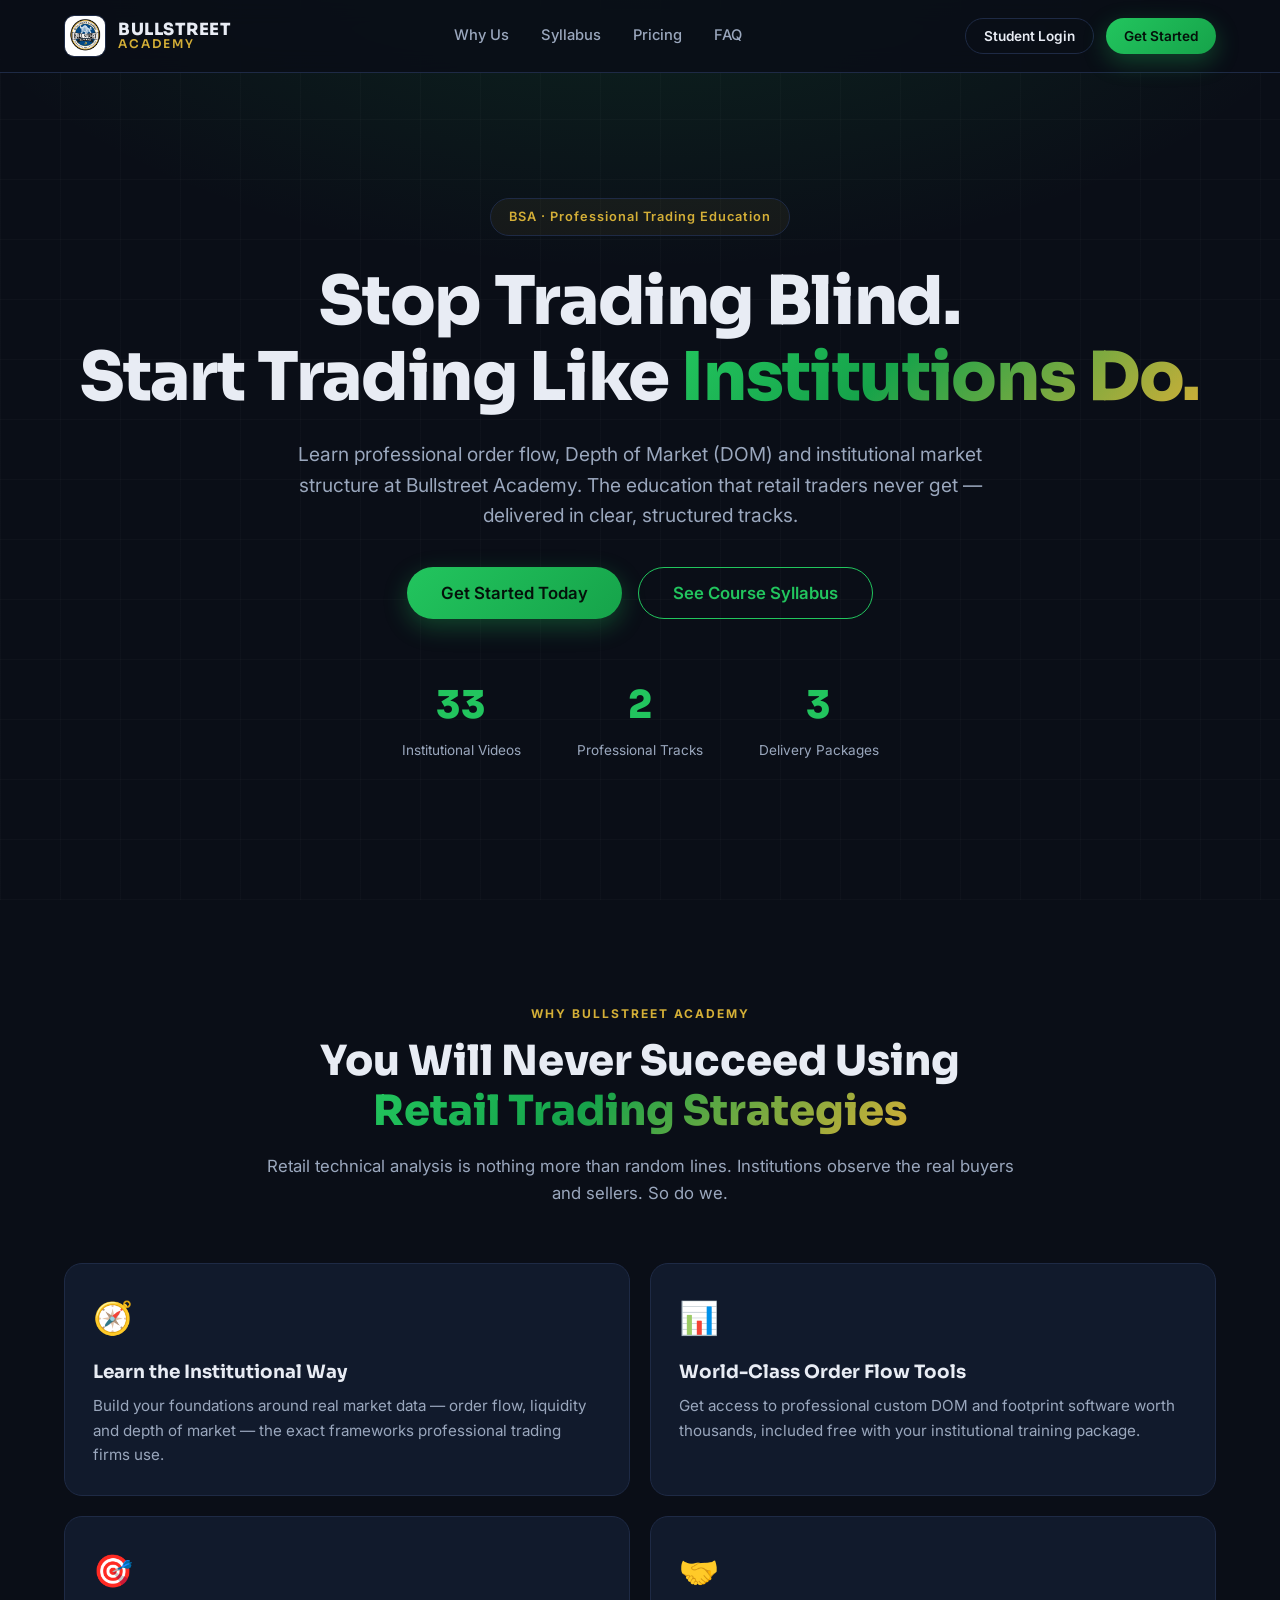
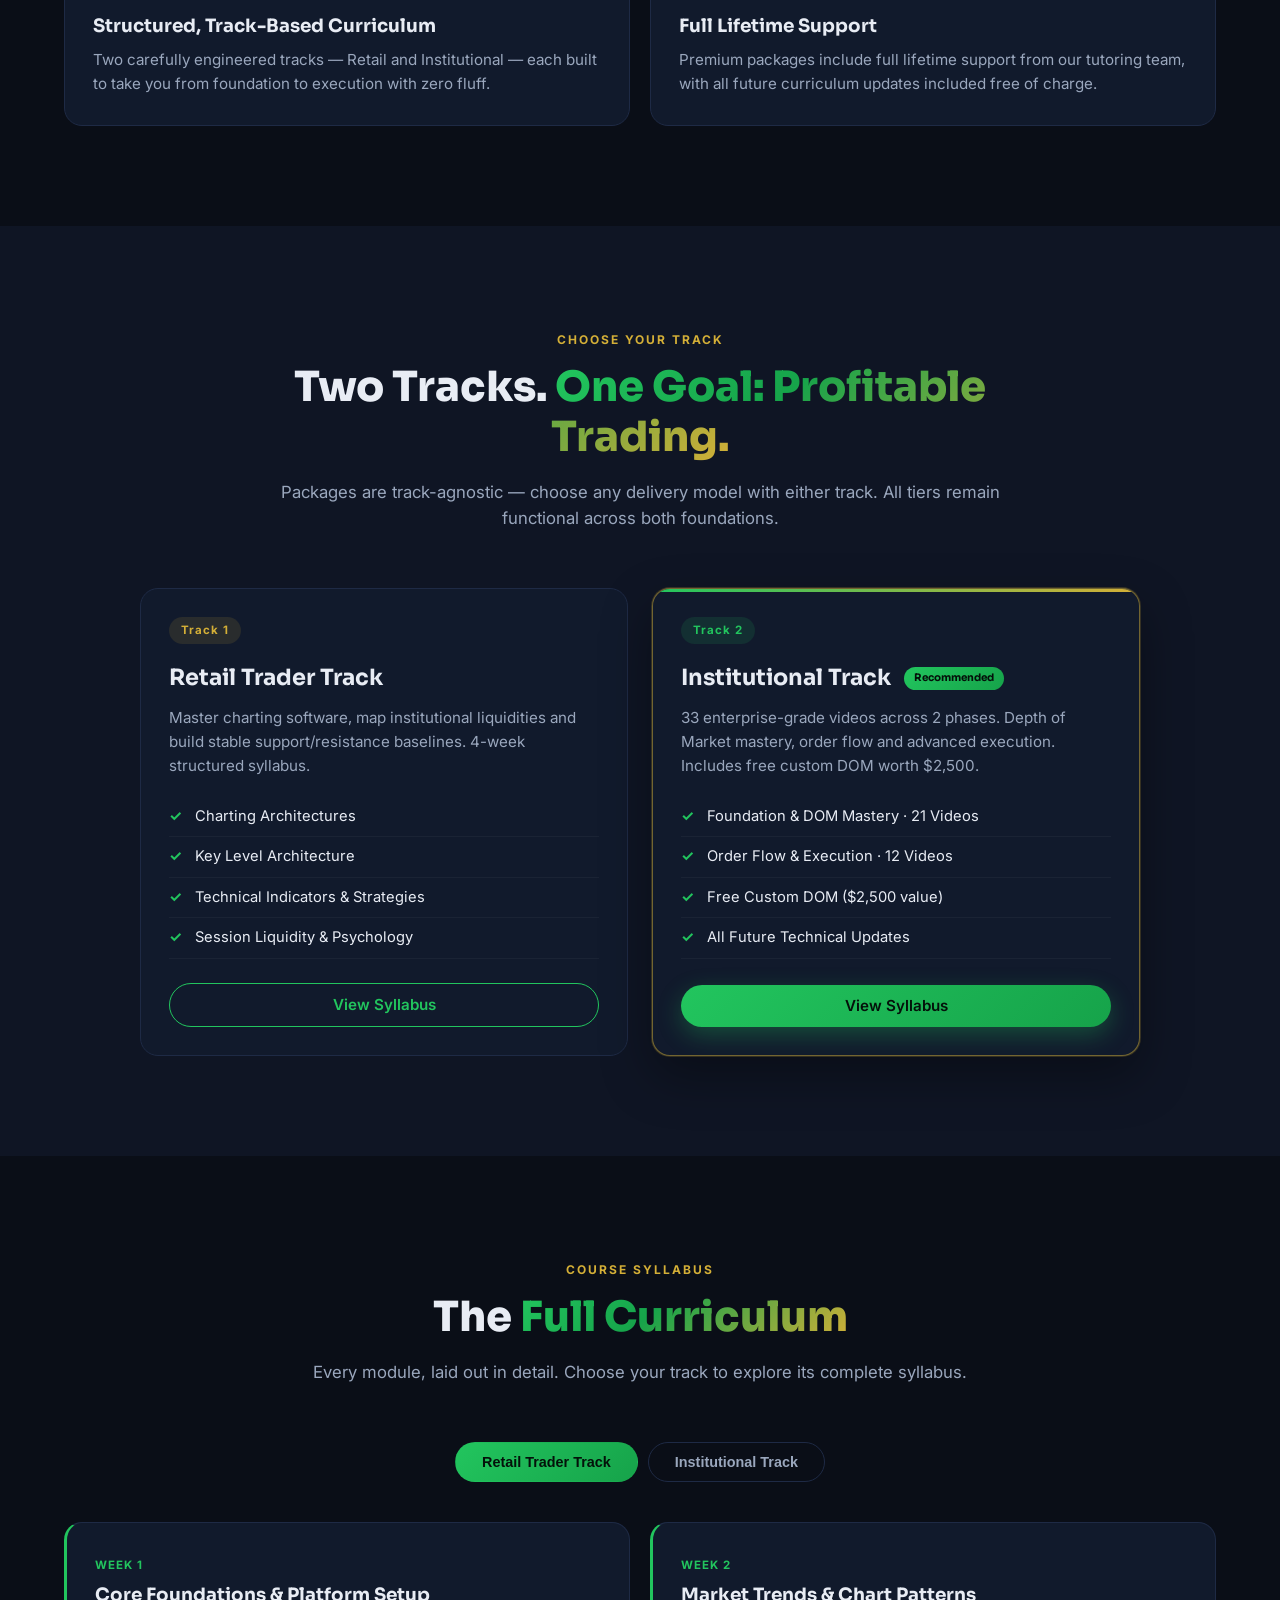
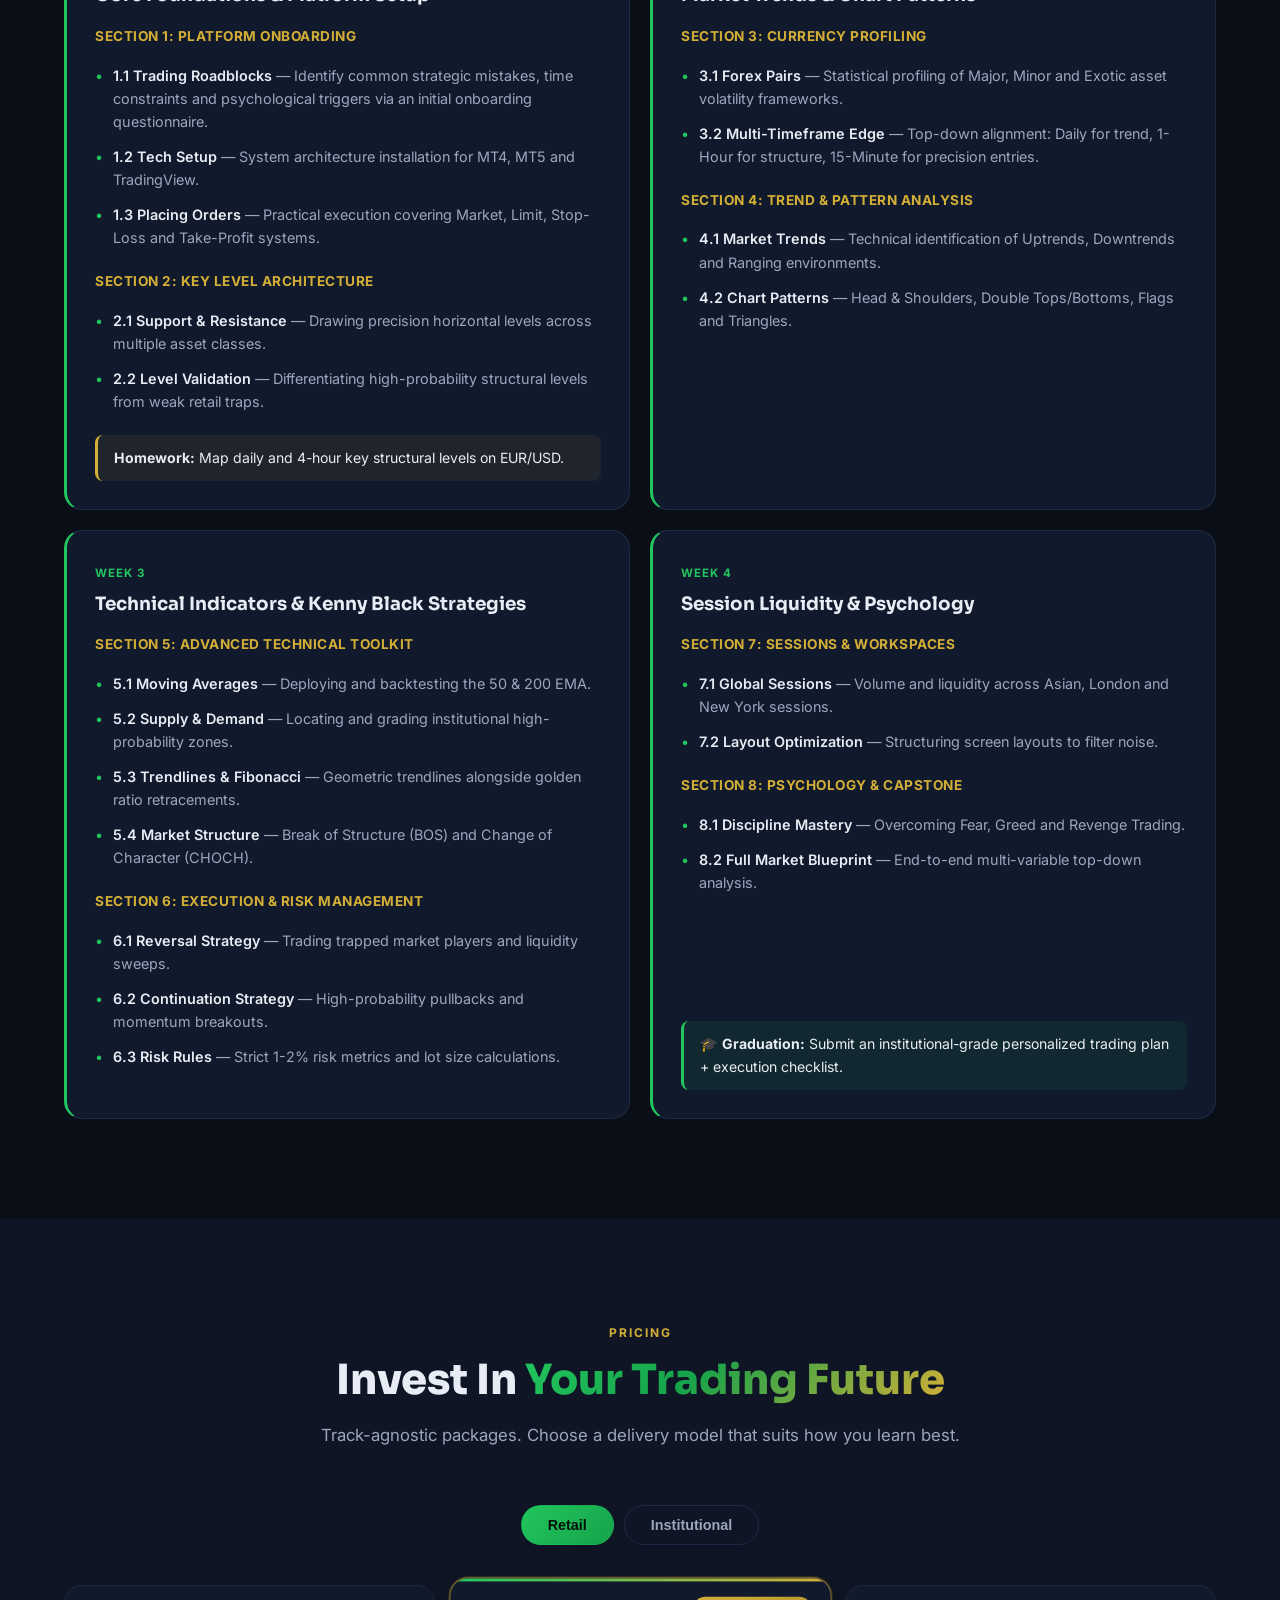
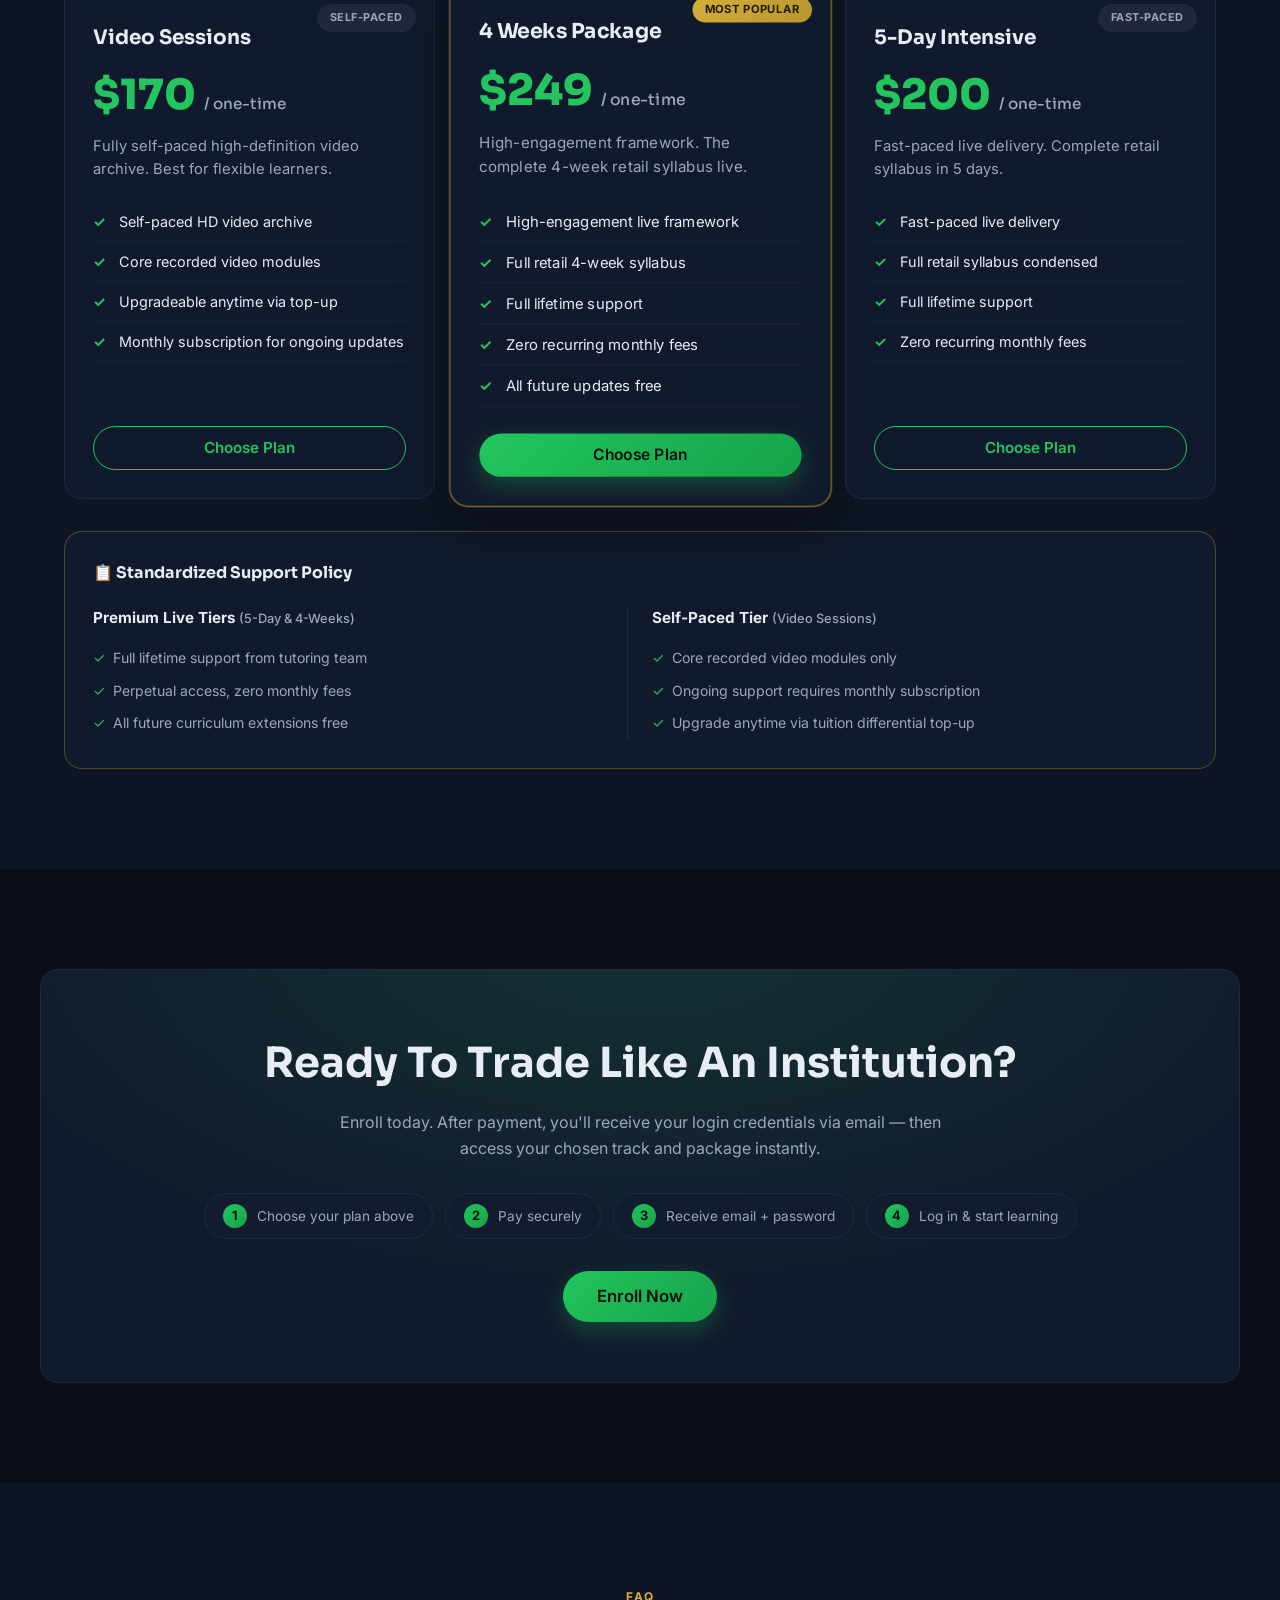
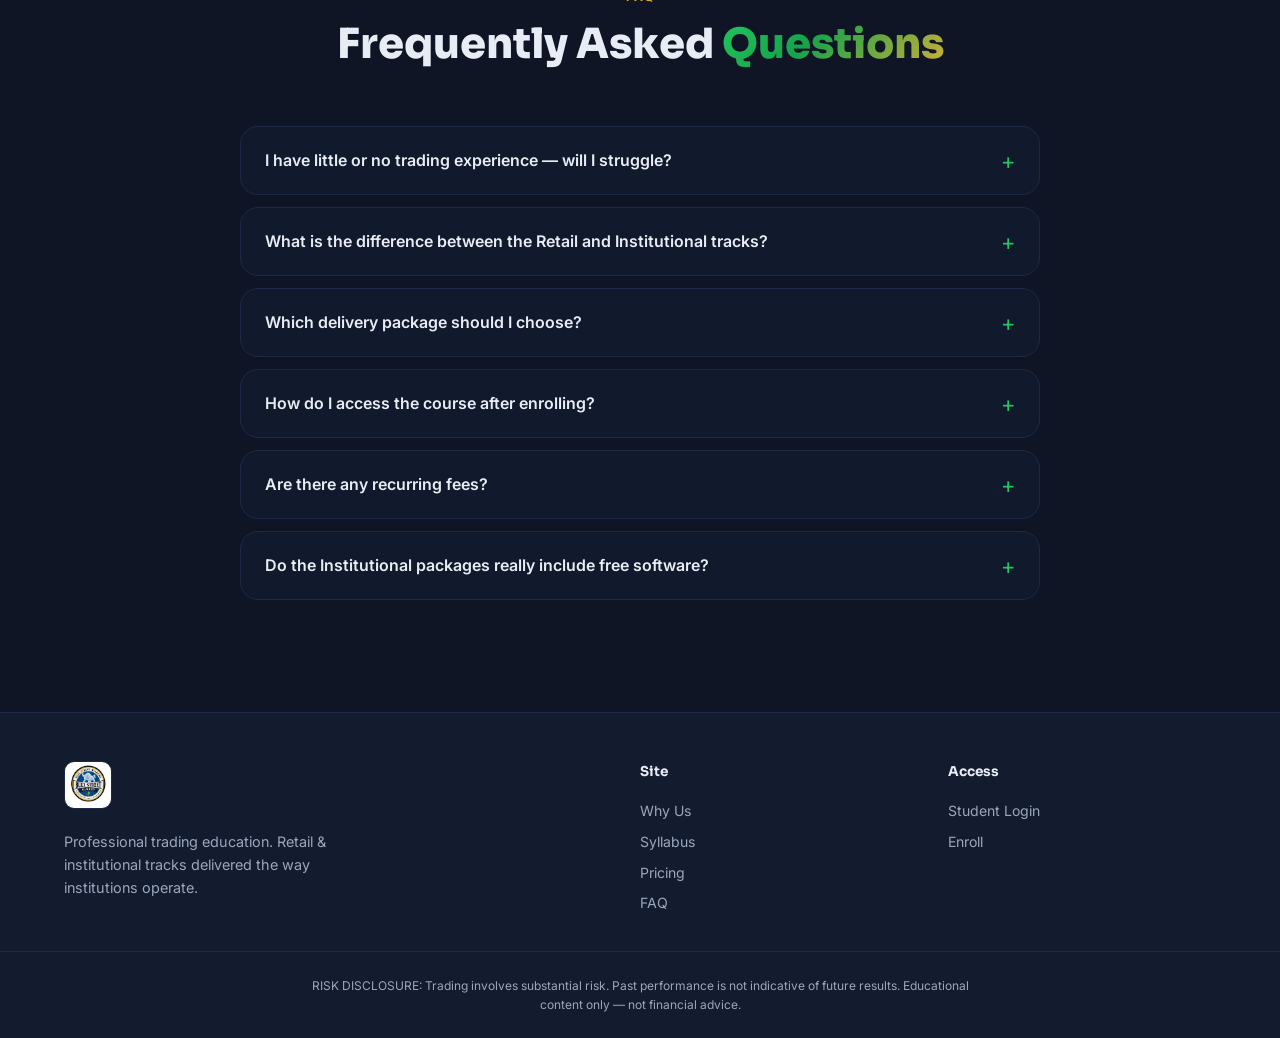
==== index.html @ c0f1d7db "Initial commit: Bullstreet Academy trading education website MVP" ====
<!DOCTYPE html>
<html lang="en">
<head>
  <meta charset="UTF-8">
  <meta name="viewport" content="width=device-width, initial-scale=1.0">
  <title>Bullstreet Academy | Professional Trading Education</title>
  <meta name="description" content="Bullstreet Academy offers professional forex and institutional trading education. Two tracks: Retail and Institutional. Learn order flow, DOM and footprint trading from professionals.">
  <link rel="icon" type="image/jpeg" href="logo.jpeg">
  <link rel="stylesheet" href="styles.css">
  <link rel="preconnect" href="https://fonts.googleapis.com">
  <link rel="preconnect" href="https://fonts.gstatic.com" crossorigin>
  <link href="https://fonts.googleapis.com/css2?family=Inter:wght@400;500;600;700;800&family=Sora:wght@400;600;700;800&display=swap" rel="stylesheet">
</head>
<body>

  <!-- NAVIGATION -->
  <header class="nav">
    <div class="container nav-inner">
      <a href="#top" class="brand">
        <img src="logo.jpeg" alt="Bullstreet Academy logo" class="brand-logo">
        <span class="brand-text">BULLSTREET<span class="brand-accent">ACADEMY</span></span>
      </a>
      <nav class="nav-links">
        <a href="#about">Why Us</a>
        <a href="#syllabus">Syllabus</a>
        <a href="#pricing">Pricing</a>
        <a href="#faq">FAQ</a>
      </nav>
      <div class="nav-actions">
        <a href="#" class="btn btn-ghost btn-sm" id="nav-login-btn">Student Login</a>
        <a href="#pricing" class="btn btn-primary btn-sm">Get Started</a>
      </div>
      <button class="nav-toggle" id="nav-toggle" aria-label="Menu">
        <span></span><span></span><span></span>
      </button>
    </div>
    <div class="mobile-menu" id="mobile-menu">
      <a href="#about">Why Us</a>
      <a href="#syllabus">Syllabus</a>
      <a href="#pricing">Pricing</a>
      <a href="#faq">FAQ</a>
      <a href="#" class="btn btn-primary" id="mobile-login-btn">Student Login</a>
    </div>
  </header>

  <!-- HERO -->
  <section class="hero" id="top">
    <div class="hero-bg"></div>
    <div class="container hero-inner">
      <div class="hero-badge">BSA · Professional Trading Education</div>
      <h1 class="hero-title">Stop Trading Blind.<br>Start Trading Like <span class="gradient-text">Institutions Do.</span></h1>
      <p class="hero-sub">Learn professional order flow, Depth of Market (DOM) and institutional market structure at Bullstreet Academy. The education that retail traders never get — delivered in clear, structured tracks.</p>
      <div class="hero-cta">
        <a href="#pricing" class="btn btn-primary btn-lg">Get Started Today</a>
        <a href="#syllabus" class="btn btn-outline btn-lg">See Course Syllabus</a>
      </div>
      <div class="hero-stats">
        <div class="stat">
          <span class="stat-value" data-count="33">33</span>
          <span class="stat-label">Institutional Videos</span>
        </div>
        <div class="stat">
          <span class="stat-value">2</span>
          <span class="stat-label">Professional Tracks</span>
        </div>
        <div class="stat">
          <span class="stat-value">3</span>
          <span class="stat-label">Delivery Packages</span>
        </div>
      </div>
    </div>
  </section>

  <!-- ABOUT / WHY US -->
  <section class="section about" id="about">
    <div class="container">
      <div class="section-head">
        <span class="eyebrow">Why Bullstreet Academy</span>
        <h2 class="section-title">You Will Never Succeed Using <span class="gradient-text">Retail Trading Strategies</span></h2>
        <p class="section-sub">Retail technical analysis is nothing more than random lines. Institutions observe the real buyers and sellers. So do we.</p>
      </div>
      <div class="about-grid">
        <div class="about-card card">
          <div class="card-icon">🧭</div>
          <h3>Learn the Institutional Way</h3>
          <p>Build your foundations around real market data — order flow, liquidity and depth of market — the exact frameworks professional trading firms use.</p>
        </div>
        <div class="about-card card">
          <div class="card-icon">📊</div>
          <h3>World-Class Order Flow Tools</h3>
          <p>Get access to professional custom DOM and footprint software worth thousands, included free with your institutional training package.</p>
        </div>
        <div class="about-card card">
          <div class="card-icon">🎯</div>
          <h3>Structured, Track-Based Curriculum</h3>
          <p>Two carefully engineered tracks — Retail and Institutional — each built to take you from foundation to execution with zero fluff.</p>
        </div>
        <div class="about-card card">
          <div class="card-icon">🤝</div>
          <h3>Full Lifetime Support</h3>
          <p>Premium packages include full lifetime support from our tutoring team, with all future curriculum updates included free of charge.</p>
        </div>
      </div>
    </div>
  </section>

  <!-- TRACKS OVERVIEW -->
  <section class="section tracks">
    <div class="container">
      <div class="section-head">
        <span class="eyebrow">Choose Your Track</span>
        <h2 class="section-title">Two Tracks. <span class="gradient-text">One Goal: Profitable Trading.</span></h2>
        <p class="section-sub">Packages are track-agnostic — choose any delivery model with either track. All tiers remain functional across both foundations.</p>
      </div>
      <div class="tracks-grid">
        <div class="track-card card" data-track="retail">
          <div class="track-tag">Track 1</div>
          <h3 class="track-name">Retail Trader Track</h3>
          <p class="track-desc">Master charting software, map institutional liquidities and build stable support/resistance baselines. 4-week structured syllabus.</p>
          <ul class="track-features">
            <li>Charting Architectures</li>
            <li>Key Level Architecture</li>
            <li>Technical Indicators &amp; Strategies</li>
            <li>Session Liquidity &amp; Psychology</li>
          </ul>
          <a href="#syllabus" class="btn btn-outline">View Syllabus</a>
        </div>
        <div class="track-card card featured" data-track="institutional">
          <div class="track-tag">Track 2</div>
          <h3 class="track-name">Institutional Track <span class="pill-popular">Recommended</span></h3>
          <p class="track-desc">33 enterprise-grade videos across 2 phases. Depth of Market mastery, order flow and advanced execution. Includes free custom DOM worth $2,500.</p>
          <ul class="track-features">
            <li>Foundation &amp; DOM Mastery · 21 Videos</li>
            <li>Order Flow &amp; Execution · 12 Videos</li>
            <li>Free Custom DOM ($2,500 value)</li>
            <li>All Future Technical Updates</li>
          </ul>
          <a href="#syllabus" class="btn btn-primary">View Syllabus</a>
        </div>
      </div>
    </div>
  </section>

  <!-- SYLLABUS -->
  <section class="section syllabus" id="syllabus">
    <div class="container">
      <div class="section-head">
        <span class="eyebrow">Course Syllabus</span>
        <h2 class="section-title">The <span class="gradient-text">Full Curriculum</span></h2>
        <p class="section-sub">Every module, laid out in detail. Choose your track to explore its complete syllabus.</p>
      </div>

      <div class="syllabus-tabs">
        <button class="tab-btn active" data-tab="retail">Retail Trader Track</button>
        <button class="tab-btn" data-tab="institutional">Institutional Track</button>
      </div>

      <!-- RETAIL TAB -->
      <div class="tab-panel active" id="tab-retail">
        <div class="week-grid">

          <div class="week card">
            <div class="week-head">
              <span class="week-num">Week 1</span>
              <h3>Core Foundations &amp; Platform Setup</h3>
            </div>
            <div class="week-section">
              <h4>Section 1: Platform Onboarding</h4>
              <ul>
                <li><span class="li-title">1.1 Trading Roadblocks</span> — Identify common strategic mistakes, time constraints and psychological triggers via an initial onboarding questionnaire.</li>
                <li><span class="li-title">1.2 Tech Setup</span> — System architecture installation for MT4, MT5 and TradingView.</li>
                <li><span class="li-title">1.3 Placing Orders</span> — Practical execution covering Market, Limit, Stop-Loss and Take-Profit systems.</li>
              </ul>
            </div>
            <div class="week-section">
              <h4>Section 2: Key Level Architecture</h4>
              <ul>
                <li><span class="li-title">2.1 Support &amp; Resistance</span> — Drawing precision horizontal levels across multiple asset classes.</li>
                <li><span class="li-title">2.2 Level Validation</span> — Differentiating high-probability structural levels from weak retail traps.</li>
              </ul>
            </div>
            <div class="homework"><strong>Homework:</strong> Map daily and 4-hour key structural levels on EUR/USD.</div>
          </div>

          <div class="week card">
            <div class="week-head">
              <span class="week-num">Week 2</span>
              <h3>Market Trends &amp; Chart Patterns</h3>
            </div>
            <div class="week-section">
              <h4>Section 3: Currency Profiling</h4>
              <ul>
                <li><span class="li-title">3.1 Forex Pairs</span> — Statistical profiling of Major, Minor and Exotic asset volatility frameworks.</li>
                <li><span class="li-title">3.2 Multi-Timeframe Edge</span> — Top-down alignment: Daily for trend, 1-Hour for structure, 15-Minute for precision entries.</li>
              </ul>
            </div>
            <div class="week-section">
              <h4>Section 4: Trend &amp; Pattern Analysis</h4>
              <ul>
                <li><span class="li-title">4.1 Market Trends</span> — Technical identification of Uptrends, Downtrends and Ranging environments.</li>
                <li><span class="li-title">4.2 Chart Patterns</span> — Head &amp; Shoulders, Double Tops/Bottoms, Flags and Triangles.</li>
              </ul>
            </div>
          </div>

          <div class="week card">
            <div class="week-head">
              <span class="week-num">Week 3</span>
              <h3>Technical Indicators &amp; Kenny Black Strategies</h3>
            </div>
            <div class="week-section">
              <h4>Section 5: Advanced Technical Toolkit</h4>
              <ul>
                <li><span class="li-title">5.1 Moving Averages</span> — Deploying and backtesting the 50 &amp; 200 EMA.</li>
                <li><span class="li-title">5.2 Supply &amp; Demand</span> — Locating and grading institutional high-probability zones.</li>
                <li><span class="li-title">5.3 Trendlines &amp; Fibonacci</span> — Geometric trendlines alongside golden ratio retracements.</li>
                <li><span class="li-title">5.4 Market Structure</span> — Break of Structure (BOS) and Change of Character (CHOCH).</li>
              </ul>
            </div>
            <div class="week-section">
              <h4>Section 6: Execution &amp; Risk Management</h4>
              <ul>
                <li><span class="li-title">6.1 Reversal Strategy</span> — Trading trapped market players and liquidity sweeps.</li>
                <li><span class="li-title">6.2 Continuation Strategy</span> — High-probability pullbacks and momentum breakouts.</li>
                <li><span class="li-title">6.3 Risk Rules</span> — Strict 1-2% risk metrics and lot size calculations.</li>
              </ul>
            </div>
          </div>

          <div class="week card">
            <div class="week-head">
              <span class="week-num">Week 4</span>
              <h3>Session Liquidity &amp; Psychology</h3>
            </div>
            <div class="week-section">
              <h4>Section 7: Sessions &amp; Workspaces</h4>
              <ul>
                <li><span class="li-title">7.1 Global Sessions</span> — Volume and liquidity across Asian, London and New York sessions.</li>
                <li><span class="li-title">7.2 Layout Optimization</span> — Structuring screen layouts to filter noise.</li>
              </ul>
            </div>
            <div class="week-section">
              <h4>Section 8: Psychology &amp; Capstone</h4>
              <ul>
                <li><span class="li-title">8.1 Discipline Mastery</span> — Overcoming Fear, Greed and Revenge Trading.</li>
                <li><span class="li-title">8.2 Full Market Blueprint</span> — End-to-end multi-variable top-down analysis.</li>
              </ul>
            </div>
            <div class="graduation">🎓 <strong>Graduation:</strong> Submit an institutional-grade personalized trading plan + execution checklist.</div>
          </div>

        </div>
      </div>

      <!-- INSTITUTIONAL TAB -->
      <div class="tab-panel" id="tab-institutional">
        <div class="inst-header card">
          <div class="inst-summary">
            <div class="inst-vol">33 <span>Enterprise-Grade Modules</span></div>
            <div class="inst-asset">🎁 <strong>Free Custom DOM Software</strong> — Retail valuation <strong>$2,500</strong> + all future technical updates.</div>
          </div>
        </div>

        <div class="phase-block">
          <div class="phase-head">
            <span class="phase-num">Phase 1</span>
            <h3>Foundation &amp; DOM Mastery</h3>
            <span class="phase-count">21 Videos</span>
          </div>
          <div class="phase-section card">
            <h4>Section 1 · Introduction &amp; What to Expect <span class="vcount">3 videos</span></h4>
            <p>Welcome, Process 0-100%, Operational Timetable.</p>
          </div>
          <div class="phase-section card">
            <h4>Section 2 · Trading Data: Institutional Perspective <span class="vcount">2 videos</span></h4>
            <p>Trading as a Business, Retail vs. Institutional Gap.</p>
          </div>
          <div class="phase-section card">
            <h4>Section 3 · Trading Data: Going Deeper <span class="vcount">4 videos</span></h4>
            <p>Real World Mechanics, The Trader Journey, Key Ecosystem Components.</p>
          </div>
          <div class="phase-section card">
            <h4>Section 4 · Market Observation Like a Professional <span class="vcount">3 videos</span></h4>
            <p>DOM Exercise P1 &amp; P2, Consolidating Institutional Data Flows.</p>
          </div>
          <div class="phase-section card">
            <h4>Section 5 · Depth of Market Full Installation <span class="vcount">8 videos</span></h4>
            <p>Installation Intro, Platform Comparison, Parts 1-5, Contract Selection.</p>
          </div>
        </div>

        <div class="phase-block">
          <div class="phase-head">
            <span class="phase-num">Phase 2</span>
            <h3>Order Flow &amp; Execution Mastery</h3>
            <span class="phase-count">12 Videos</span>
          </div>
          <div class="phase-section card">
            <h4>Section 1 · Footprint Chart Architecture <span class="vcount">3 videos</span></h4>
            <p>Bid/Ask, Delta, Volume Clusters, Imbalance Mechanics.</p>
          </div>
          <div class="phase-section card">
            <h4>Section 2 · Tracking Aggressive &amp; Passive Behavior <span class="vcount">3 videos</span></h4>
            <p>Aggressive Orders, Delta Spikes, Passive Absorption, Exhaustion vs. Absorption.</p>
          </div>
          <div class="phase-section card">
            <h4>Section 3 · Trade Validation &amp; Contextual Integration <span class="vcount">3 videos</span></h4>
            <p>Validating Structural Levels, DOM + Footprint Confluence, Faked Breakouts.</p>
          </div>
          <div class="phase-section card">
            <h4>Section 4 · Workspace Optimization &amp; Execution Design <span class="vcount">3 videos</span></h4>
            <p>Professional Template Setup, Filtering Structural Noise, Execution Blueprint Checklist.</p>
          </div>
        </div>

        <div class="inst-funnel card">
          <h4>User Funnel Architecture</h4>
          <p>Choose your track → Select your delivery package. Both foundational tracks remain fully functional across all delivery models.</p>
          <div class="funnel-row">
            <div class="funnel-step">1. Choose Track <span>Retail OR Institutional</span></div>
            <div class="funnel-arrow">→</div>
            <div class="funnel-step">2. Select Package <span>5-Day / One Month / Video Sessions</span></div>
          </div>
        </div>
      </div>

    </div>
  </section>

  <!-- PRICING -->
  <section class="section pricing" id="pricing">
    <div class="container">
      <div class="section-head">
        <span class="eyebrow">Pricing</span>
        <h2 class="section-title">Invest In <span class="gradient-text">Your Trading Future</span></h2>
        <p class="section-sub">Track-agnostic packages. Choose a delivery model that suits how you learn best.</p>
      </div>

      <div class="pricing-tabs">
        <button class="tab-btn active" data-tab="retail-price">Retail</button>
        <button class="tab-btn" data-tab="inst-price">Institutional</button>
      </div>

      <!-- RETAIL PRICING -->
      <div class="price-grid active" id="price-retail">
        <div class="price-card card">
          <div class="price-badge">Self-Paced</div>
          <h3 class="price-name">Video Sessions</h3>
          <div class="price-amount">$170 <span>/ one-time</span></div>
          <p class="price-desc">Fully self-paced high-definition video archive. Best for flexible learners.</p>
          <ul class="price-features">
            <li>Self-paced HD video archive</li>
            <li>Core recorded video modules</li>
            <li>Upgradeable anytime via top-up</li>
            <li>Monthly subscription for ongoing updates</li>
          </ul>
          <a href="#join" class="btn btn-outline join-btn" data-plan="Retail Video Sessions" data-price="170">Choose Plan</a>
        </div>

        <div class="price-card card popular">
          <div class="price-badge popular-badge">Most Popular</div>
          <h3 class="price-name">4 Weeks Package</h3>
          <div class="price-amount">$249 <span>/ one-time</span></div>
          <p class="price-desc">High-engagement framework. The complete 4-week retail syllabus live.</p>
          <ul class="price-features">
            <li>High-engagement live framework</li>
            <li>Full retail 4-week syllabus</li>
            <li>Full lifetime support</li>
            <li>Zero recurring monthly fees</li>
            <li>All future updates free</li>
          </ul>
          <a href="#join" class="btn btn-primary join-btn" data-plan="Retail 4 Weeks Package" data-price="249">Choose Plan</a>
        </div>

        <div class="price-card card">
          <div class="price-badge">Fast-Paced</div>
          <h3 class="price-name">5-Day Intensive</h3>
          <div class="price-amount">$200 <span>/ one-time</span></div>
          <p class="price-desc">Fast-paced live delivery. Complete retail syllabus in 5 days.</p>
          <ul class="price-features">
            <li>Fast-paced live delivery</li>
            <li>Full retail syllabus condensed</li>
            <li>Full lifetime support</li>
            <li>Zero recurring monthly fees</li>
          </ul>
          <a href="#join" class="btn btn-outline join-btn" data-plan="Retail 5-Day Intensive" data-price="200">Choose Plan</a>
        </div>
      </div>

      <!-- INSTITUTIONAL PRICING -->
      <div class="price-grid" id="price-inst">
        <div class="price-card card">
          <div class="price-badge">Self-Paced</div>
          <h3 class="price-name">Video Sessions</h3>
          <div class="price-amount">$1,000 <span>/ one-time</span></div>
          <p class="price-desc">All 33 institutional videos, self-paced. Free Custom DOM included.</p>
          <ul class="price-features">
            <li>All 33 institutional videos</li>
            <li>Self-paced HD format</li>
            <li>Free Custom DOM ($2,500 value)</li>
            <li>Upgradeable via top-up</li>
            <li>Monthly subscription for future updates</li>
          </ul>
          <a href="#join" class="btn btn-outline join-btn" data-plan="Institutional Video Sessions" data-price="1000">Choose Plan</a>
        </div>

        <div class="price-card card popular">
          <div class="price-badge popular-badge">Most Popular</div>
          <h3 class="price-name">4 Weeks Package</h3>
          <div class="price-amount">$1,400 <span>/ one-time</span></div>
          <p class="price-desc">High-engagement framework for the full institutional syllabus.</p>
          <ul class="price-features">
            <li>High-engagement live framework</li>
            <li>Full institutional syllabus</li>
            <li>Full lifetime support</li>
            <li>Free Custom DOM ($2,500 value)</li>
            <li>Zero recurring monthly fees</li>
          </ul>
          <a href="#join" class="btn btn-primary join-btn" data-plan="Institutional 4 Weeks Package" data-price="1400">Choose Plan</a>
        </div>

        <div class="price-card card">
          <div class="price-badge">Fast-Paced</div>
          <h3 class="price-name">5-Day Intensive</h3>
          <div class="price-amount">$1,390 <span>/ one-time</span></div>
          <p class="price-desc">Fast-paced live delivery of the institutional curriculum.</p>
          <ul class="price-features">
            <li>Fast-paced live delivery</li>
            <li>Full institutional syllabus</li>
            <li>Full lifetime support</li>
            <li>Free Custom DOM ($2,500 value)</li>
          </ul>
          <a href="#join" class="btn btn-outline join-btn" data-plan="Institutional 5-Day Intensive" data-price="1390">Choose Plan</a>
        </div>
      </div>

      <div class="support-policy card">
        <h4>📋 Standardized Support Policy</h4>
        <div class="support-grid">
          <div class="support-col">
            <h5>Premium Live Tiers <span>(5-Day &amp; 4-Weeks)</span></h5>
            <ul>
              <li>Full lifetime support from tutoring team</li>
              <li>Perpetual access, zero monthly fees</li>
              <li>All future curriculum extensions free</li>
            </ul>
          </div>
          <div class="support-col">
            <h5>Self-Paced Tier <span>(Video Sessions)</span></h5>
            <ul>
              <li>Core recorded video modules only</li>
              <li>Ongoing support requires monthly subscription</li>
              <li>Upgrade anytime via tuition differential top-up</li>
            </ul>
          </div>
        </div>
      </div>
    </div>
  </section>

  <!-- JOIN / REGISTER MODAL TRIGGER -->
  <section class="section join" id="join">
    <div class="container join-inner card">
      <h2 class="join-title">Ready To Trade Like An Institution?</h2>
      <p class="join-sub">Enroll today. After payment, you'll receive your login credentials via email — then access your chosen track and package instantly.</p>
      <div class="join-steps">
        <div class="join-step"><span>1</span> Choose your plan above</div>
        <div class="join-step"><span>2</span> Pay securely</div>
        <div class="join-step"><span>3</span> Receive email + password</div>
        <div class="join-step"><span>4</span> Log in &amp; start learning</div>
      </div>
      <a href="#pricing" class="btn btn-primary btn-lg">Enroll Now</a>
    </div>
  </section>

  <!-- FAQ -->
  <section class="section faq" id="faq">
    <div class="container">
      <div class="section-head">
        <span class="eyebrow">FAQ</span>
        <h2 class="section-title">Frequently Asked <span class="gradient-text">Questions</span></h2>
      </div>
      <div class="faq-list">
        <div class="faq-item card">
          <button class="faq-question">I have little or no trading experience — will I struggle? <span class="faq-icon">+</span></button>
          <div class="faq-answer"><p>Absolutely not. Most students begin with very little experience. Both tracks are designed to build from the ground up. The Retail track starts with core foundations, while the Institutional track assumes no prior institutional knowledge. A clean slate is often an advantage.</p></div>
        </div>
        <div class="faq-item card">
          <button class="faq-question">What is the difference between the Retail and Institutional tracks? <span class="faq-icon">+</span></button>
          <div class="faq-answer"><p>The Retail track focuses on mastering charting software, technical analysis, market structure, indicators, risk management and trading psychology over 4 weeks. The Institutional track goes deeper into Depth of Market (DOM), order flow and footprint charts across 33 videos — the tools professional firms use.</p></div>
        </div>
        <div class="faq-item card">
          <button class="faq-question">Which delivery package should I choose? <span class="faq-icon">+</span></button>
          <div class="faq-answer"><p>Choose based on how you learn best: <strong>5-Day Intensive</strong> for fast-paced live delivery, <strong>4-Weeks Package</strong> (most popular) for a high-engagement framework with more time, or <strong>Video Sessions</strong> for fully self-paced learning. All cover the same curriculum.</p></div>
        </div>
        <div class="faq-item card">
          <button class="faq-question">How do I access the course after enrolling? <span class="faq-icon">+</span></button>
          <div class="faq-answer"><p>After your payment is confirmed, you'll receive a login email and password. Use the <strong>Student Login</strong> button on this page to sign in, choose the style you paid for (Retail or Institutional), and you'll be taken straight to your student portal where all your enrolled content lives.</p></div>
        </div>
        <div class="faq-item card">
          <button class="faq-question">Are there any recurring fees? <span class="faq-icon">+</span></button>
          <div class="faq-answer"><p>Premium live tiers (5-Day and 4-Weeks) have <strong>zero recurring monthly fees</strong> — you get full lifetime support and access. The self-paced Video Sessions tier requires an active monthly subscription for ongoing instructional assistance and updates, but can be upgraded to a premium tier anytime via top-up.</p></div>
        </div>
        <div class="faq-item card">
          <button class="faq-question">Do the Institutional packages really include free software? <span class="faq-icon">+</span></button>
          <div class="faq-answer"><p>Yes. Every Institutional package includes a <strong>free custom Depth of Market (DOM) software template</strong> valued at $2,500, plus all future technical updates. This is included across all three delivery models.</p></div>
        </div>
      </div>
    </div>
  </section>

  <!-- FOOTER -->
  <footer class="footer">
    <div class="container footer-inner">
      <div class="footer-brand">
        <img src="logo.jpeg" alt="Bullstreet Academy" class="footer-logo">
        <p>Professional trading education. Retail &amp; institutional tracks delivered the way institutions operate.</p>
      </div>
      <div class="footer-links">
        <h5>Site</h5>
        <a href="#about">Why Us</a>
        <a href="#syllabus">Syllabus</a>
        <a href="#pricing">Pricing</a>
        <a href="#faq">FAQ</a>
      </div>
      <div class="footer-links">
        <h5>Access</h5>
        <a href="#" class="footer-login">Student Login</a>
        <a href="#join">Enroll</a>
      </div>
    </div>
    <div class="footer-bottom">
      <p class="disclaimer">RISK DISCLOSURE: Trading involves substantial risk. Past performance is not indicative of future results. Educational content only — not financial advice.</p>
    </div>
  </footer>

  <!-- LOGIN MODAL -->
  <div class="modal-overlay" id="login-modal">
    <div class="modal login-modal">
      <button class="modal-close" data-close="login-modal">×</button>
      <div class="modal-head">
        <img src="logo.jpeg" alt="Bullstreet Academy" class="modal-logo">
        <h3>Student Login</h3>
        <p>Sign in to access your course portal.</p>
      </div>
      <form id="login-form">
        <label for="login-email">Email Address</label>
        <input type="email" id="login-email" placeholder="you@example.com" required>
        <label for="login-password">Password</label>
        <input type="password" id="login-password" placeholder="••••••••" required>
        <button type="submit" class="btn btn-primary btn-block">Login</button>
        <p class="login-hint">New? <a href="#join">Enroll now</a> to receive your credentials.</p>
      </form>
    </div>
  </div>

  <!-- SIGNUP / REGISTER MODAL -->
  <div class="modal-overlay" id="join-modal">
    <div class="modal join-modal">
      <button class="modal-close" data-close="join-modal">×</button>
      <div class="modal-head">
        <img src="logo.jpeg" alt="Bullstreet Academy" class="modal-logo">
        <h3>Complete Your Enrollment</h3>
        <p id="join-plan-label">Selected plan</p>
      </div>
      <form id="join-form">
        <label for="join-name">Full Name</label>
        <input type="text" id="join-name" placeholder="Your full name" required>
        <label for="join-email">Email Address</label>
        <input type="email" id="join-email" placeholder="you@example.com" required>
        <div class="join-amount">
          <span>Plan Total</span>
          <strong id="join-total">$0</strong>
        </div>
        <button type="submit" class="btn btn-primary btn-block">Proceed to Payment</button>
        <p class="login-hint">After payment, you'll receive login credentials by email.</p>
      </form>
    </div>
  </div>

  <script src="script.js"></script>
</body>
</html>
---- styles.css ----
:root {
  --bg: #0a0e17;
  --bg-2: #0f1524;
  --bg-3: #131b2e;
  --bg-card: #111a2c;
  --border: #1e2a45;
  --text: #e8ecf4;
  --text-muted: #9aa7bd;
  --green: #22c55e;
  --green-2: #16a34a;
  --gold: #d4af37;
  --gold-2: #b8962e;
  --bg-gradient: radial-gradient(1200px 600px at 50% -10%, rgba(34,197,94,0.14) 0%, transparent 60%);
  --shadow: 0 20px 50px rgba(0,0,0,0.35);
  --radius: 18px;
}

* { margin: 0; padding: 0; box-sizing: border-box; }

html { scroll-behavior: smooth; }

body {
  font-family: 'Inter', sans-serif;
  background: var(--bg);
  color: var(--text);
  line-height: 1.6;
  overflow-x: hidden;
}

.container {
  max-width: 1200px;
  margin: 0 auto;
  padding: 0 24px;
}

/* ---------- BUTTONS ---------- */

.btn {
  display: inline-flex;
  align-items: center;
  justify-content: center;
  gap: 8px;
  padding: 12px 24px;
  border-radius: 999px;
  font-weight: 600;
  font-size: 0.95rem;
  text-decoration: none;
  transition: all 0.25s ease;
  border: none;
  cursor: pointer;
  line-height: 1.2;
}

.btn-primary {
  background: linear-gradient(135deg, var(--green), var(--green-2));
  color: #04110a;
  box-shadow: 0 8px 24px rgba(34,197,94,0.3);
}
.btn-primary:hover { transform: translateY(-2px); box-shadow: 0 12px 32px rgba(34,197,94,0.4); }

.btn-outline {
  background: transparent;
  color: var(--green);
  border: 1.5px solid var(--green);
}
.btn-outline:hover { background: rgba(34,197,94,0.1); }

.btn-ghost {
  background: transparent;
  color: var(--text);
  border: 1.5px solid var(--border);
}
.btn-ghost:hover { border-color: var(--green); color: var(--green); }

.btn-sm { padding: 9px 18px; font-size: 0.85rem; }
.btn-lg { padding: 15px 34px; font-size: 1.05rem; }
.btn-block { width: 100%; }

/* ---------- HEADER / NAV ---------- */

.nav {
  position: fixed;
  top: 0; left: 0; right: 0;
  z-index: 100;
  background: rgba(10,14,23,0.85);
  backdrop-filter: blur(12px);
  border-bottom: 1px solid var(--border);
}

.nav-inner {
  display: flex;
  align-items: center;
  justify-content: space-between;
  height: 72px;
}

.brand {
  display: flex;
  align-items: center;
  gap: 12px;
  text-decoration: none;
}

.brand-logo { height: 42px; width: 42px; border-radius: 10px; object-fit: cover; border: 1px solid var(--border); }

.brand-text {
  font-family: 'Sora', sans-serif;
  font-weight: 800;
  font-size: 1.05rem;
  letter-spacing: 0.5px;
  color: var(--text);
  display: flex;
  flex-direction: column;
  line-height: 1;
}
.brand-accent { color: var(--gold); font-size: 0.75rem; letter-spacing: 2px; font-weight: 600; }

.nav-links { display: flex; gap: 32px; }
.nav-links a { color: var(--text-muted); text-decoration: none; font-size: 0.92rem; font-weight: 500; transition: color 0.2s; }
.nav-links a:hover { color: var(--green); }

.nav-actions { display: flex; gap: 12px; }

.nav-toggle { display: none; background: none; border: none; cursor: pointer; flex-direction: column; gap: 5px; padding: 6px; }
.nav-toggle span { display: block; width: 24px; height: 2px; background: var(--text); border-radius: 2px; }

.mobile-menu {
  display: none;
  flex-direction: column;
  gap: 16px;
  padding: 20px 24px;
  background: var(--bg-2);
  border-top: 1px solid var(--border);
}
.mobile-menu.open { display: flex; }
.mobile-menu a { color: var(--text); text-decoration: none; font-weight: 500; }
.mobile-menu a.btn { display: flex; }

/* ---------- HERO ---------- */

.hero {
  position: relative;
  min-height: 100vh;
  display: flex;
  align-items: center;
  padding: 120px 0 60px;
  background: var(--bg);
}
.hero-bg {
  position: absolute; inset: 0;
  background: var(--bg-gradient), repeating-linear-gradient(90deg, rgba(255,255,255,0.02) 0 1px, transparent 1px 60px), repeating-linear-gradient(0deg, rgba(255,255,255,0.02) 0 1px, transparent 1px 60px);
  pointer-events: none;
}

.hero-inner { position: relative; text-align: center; }

.hero-badge {
  display: inline-block;
  padding: 8px 18px;
  border: 1px solid var(--border);
  border-radius: 999px;
  font-size: 0.8rem;
  font-weight: 600;
  color: var(--gold);
  background: rgba(212,175,55,0.06);
  letter-spacing: 1px;
  margin-bottom: 28px;
}

.hero-title {
  font-family: 'Sora', sans-serif;
  font-size: clamp(2.4rem, 6vw, 4.2rem);
  font-weight: 800;
  line-height: 1.12;
  letter-spacing: -0.02em;
  margin-bottom: 24px;
}

.gradient-text {
  background: linear-gradient(135deg, var(--green), var(--green-2) 40%, var(--gold));
  -webkit-background-clip: text;
  background-clip: text;
  color: transparent;
}

.hero-sub {
  font-size: clamp(1rem, 2.2vw, 1.2rem);
  color: var(--text-muted);
  max-width: 700px;
  margin: 0 auto 36px;
}

.hero-cta { display: flex; gap: 16px; justify-content: center; flex-wrap: wrap; margin-bottom: 56px; }

.hero-stats {
  display: flex;
  justify-content: center;
  gap: 56px;
  flex-wrap: wrap;
}
.stat { text-align: center; }
.stat-value {
  font-family: 'Sora', sans-serif;
  font-size: 2.4rem;
  font-weight: 800;
  color: var(--green);
  display: block;
}
.stat-label { color: var(--text-muted); font-size: 0.85rem; }

/* ---------- SECTIONS ---------- */

.section { padding: 100px 0; }
.section:nth-child(even), .section.alt { background: var(--bg-2); }

.section-head { text-align: center; max-width: 760px; margin: 0 auto 56px; }
.eyebrow {
  display: inline-block;
  text-transform: uppercase;
  letter-spacing: 2px;
  font-size: 0.75rem;
  font-weight: 700;
  color: var(--gold);
  margin-bottom: 14px;
}
.section-title {
  font-family: 'Sora', sans-serif;
  font-size: clamp(1.8rem, 4vw, 2.6rem);
  font-weight: 800;
  line-height: 1.2;
  margin-bottom: 16px;
}
.section-sub { color: var(--text-muted); font-size: 1.05rem; }

/* ---------- CARDS ---------- */

.card {
  background: var(--bg-card);
  border: 1px solid var(--border);
  border-radius: var(--radius);
  padding: 28px;
  transition: transform 0.25s ease, border-color 0.25s ease, box-shadow 0.25s ease;
}
.card:hover { border-color: rgba(34,197,94,0.4); }

/* ---------- ABOUT ---------- */

.about { background: var(--bg); }
.about-grid { display: grid; grid-template-columns: repeat(2, 1fr); gap: 20px; }

.about-card .card-icon { font-size: 2rem; margin-bottom: 14px; }
.about-card h3 { font-family: 'Sora', sans-serif; font-size: 1.15rem; margin-bottom: 8px; }
.about-card p { color: var(--text-muted); font-size: 0.95rem; }

/* ---------- TRACKS ---------- */

.tracks { background: var(--bg-2); }
.tracks-grid { display: grid; grid-template-columns: 1fr 1fr; gap: 24px; max-width: 1000px; margin: 0 auto; }

.track-card { position: relative; overflow: hidden; display: flex; flex-direction: column; }
.track-card.featured { border-color: rgba(212,175,55,0.5); box-shadow: 0 0 0 1px rgba(212,175,55,0.2), var(--shadow); }
.track-card.featured::before {
  content: '';
  position: absolute; top: 0; left: 0; right: 0;
  height: 3px;
  background: linear-gradient(90deg, var(--green), var(--gold));
}

.track-tag {
  display: inline-block;
  width: fit-content;
  background: rgba(212,175,55,0.12);
  color: var(--gold);
  font-size: 0.72rem;
  font-weight: 700;
  letter-spacing: 1px;
  padding: 4px 12px;
  border-radius: 999px;
  margin-bottom: 16px;
}
.track-card.featured .track-tag { background: rgba(34,197,94,0.12); color: var(--green); }

.track-name { font-family: 'Sora', sans-serif; font-size: 1.4rem; margin-bottom: 10px; }
.pill-popular {
  display: inline-block;
  vertical-align: middle;
  font-size: 0.65rem;
  font-weight: 700;
  background: linear-gradient(135deg, var(--green), var(--green-2));
  color: #04110a;
  padding: 3px 10px;
  border-radius: 999px;
  margin-left: 8px;
}
.track-desc { color: var(--text-muted); font-size: 0.95rem; margin-bottom: 18px; }
.track-features { list-style: none; margin-bottom: 24px; flex-grow: 1; }
.track-features li {
  padding: 8px 0 8px 26px;
  position: relative;
  color: var(--text);
  font-size: 0.92rem;
  border-bottom: 1px solid rgba(255,255,255,0.04);
}
.track-features li::before {
  content: '✓';
  position: absolute; left: 0;
  color: var(--green);
  font-weight: 700;
}

/* ---------- SYLLABUS ---------- */

.syllabus { background: var(--bg); }

.syllabus-tabs, .pricing-tabs {
  display: flex;
  gap: 10px;
  justify-content: center;
  margin-bottom: 40px;
  flex-wrap: wrap;
}

.tab-btn {
  padding: 11px 26px;
  border-radius: 999px;
  border: 1.5px solid var(--border);
  background: transparent;
  color: var(--text-muted);
  font-weight: 600;
  font-size: 0.9rem;
  cursor: pointer;
  transition: all 0.25s ease;
}
.tab-btn:hover { border-color: var(--green); color: var(--green); }
.tab-btn.active {
  background: linear-gradient(135deg, var(--green), var(--green-2));
  color: #04110a;
  border-color: transparent;
}

.tab-panel { display: none; }
.tab-panel.active { display: block; animation: fadeIn 0.4s ease; }
@keyframes fadeIn { from { opacity: 0; transform: translateY(10px); } to { opacity: 1; transform: translateY(0); } }

.week-grid { display: grid; grid-template-columns: repeat(2, 1fr); gap: 20px; }

.week {
  display: flex;
  flex-direction: column;
  border-left: 3px solid var(--green);
}
.week-head { margin-bottom: 16px; }
.week-num {
  display: inline-block;
  font-size: 0.72rem;
  font-weight: 700;
  letter-spacing: 1px;
  color: var(--green);
  text-transform: uppercase;
  margin-bottom: 6px;
}
.week-head h3 { font-family: 'Sora', sans-serif; font-size: 1.15rem; }

.week-section { margin-bottom: 16px; }
.week-section h4 {
  font-size: 0.85rem;
  font-weight: 700;
  color: var(--gold);
  text-transform: uppercase;
  letter-spacing: 0.5px;
  margin-bottom: 10px;
}
.week-section ul { list-style: none; }
.week-section ul li {
  position: relative;
  padding: 6px 0 6px 18px;
  color: var(--text-muted);
  font-size: 0.9rem;
}
.week-section ul li::before { content: '•'; position: absolute; left: 0; color: var(--green); }
.li-title { color: var(--text); font-weight: 600; }

.homework {
  margin-top: auto;
  padding: 12px 16px;
  background: rgba(212,175,55,0.07);
  border-left: 3px solid var(--gold);
  border-radius: 8px;
  font-size: 0.88rem;
  color: var(--text);
}
.graduation {
  margin-top: auto;
  padding: 12px 16px;
  background: rgba(34,197,94,0.08);
  border-left: 3px solid var(--green);
  border-radius: 8px;
  font-size: 0.88rem;
  color: var(--text);
}

/* Institutional syllabus */
.inst-header { margin-bottom: 28px; }
.inst-summary { display: flex; gap: 32px; align-items: center; flex-wrap: wrap; }
.inst-vol {
  font-family: 'Sora', sans-serif;
  font-size: 2.6rem;
  font-weight: 800;
  color: var(--green);
  line-height: 1.1;
}
.inst-vol span { font-size: 0.95rem; font-weight: 500; color: var(--text-muted); display: block; }
.inst-asset { color: var(--text-muted); flex: 1; min-width: 240px; }

.phase-block { margin-bottom: 40px; }
.phase-head {
  display: flex;
  align-items: center;
  gap: 16px;
  margin-bottom: 20px;
  flex-wrap: wrap;
}
.phase-num {
  background: linear-gradient(135deg, var(--green), var(--green-2));
  color: #04110a;
  font-weight: 800;
  font-size: 0.8rem;
  padding: 5px 14px;
  border-radius: 999px;
}
.phase-head h3 { font-family: 'Sora', sans-serif; font-size: 1.4rem; }
.phase-count { color: var(--gold); font-weight: 700; font-size: 0.85rem; }

.phase-section { margin-bottom: 14px; padding: 22px; }
.phase-section h4 { font-size: 1.05rem; margin-bottom: 4px; display: flex; justify-content: space-between; align-items: center; gap: 12px; flex-wrap: wrap; }
.vcount { font-size: 0.75rem; font-weight: 700; color: var(--green); background: rgba(34,197,94,0.1); padding: 3px 10px; border-radius: 999px; white-space: nowrap; }
.phase-section p { color: var(--text-muted); font-size: 0.9rem; }

.inst-funnel { border-color: rgba(212,175,55,0.35); }
.inst-funnel h4 { font-family: 'Sora', sans-serif; margin-bottom: 10px; }
.inst-funnel > p { color: var(--text-muted); margin-bottom: 20px; }
.funnel-row { display: flex; gap: 16px; align-items: stretch; flex-wrap: wrap; }
.funnel-step {
  flex: 1;
  min-width: 220px;
  padding: 18px;
  background: var(--bg-3);
  border: 1px solid var(--border);
  border-radius: 12px;
  font-weight: 700;
}
.funnel-step span { display: block; font-weight: 500; color: var(--text-muted); font-size: 0.85rem; margin-top: 4px; }
.funnel-arrow { display: flex; align-items: center; font-size: 1.5rem; color: var(--green); font-weight: 700; }

/* ---------- PRICING ---------- */

.pricing { background: var(--bg-2); }

.price-grid { display: none; grid-template-columns: repeat(3, 1fr); gap: 20px; }
.price-grid.active { display: grid; animation: fadeIn 0.4s ease; }

.price-card { position: relative; display: flex; flex-direction: column; overflow: hidden; }
.price-card.popular { border-color: rgba(212,175,55,0.55); box-shadow: 0 0 0 1px rgba(212,175,55,0.2), var(--shadow); transform: scale(1.03); }
.price-card.popular::before {
  content: '';
  position: absolute; top: 0; left: 0; right: 0; height: 3px;
  background: linear-gradient(90deg, var(--green), var(--gold));
}

.price-badge {
  position: absolute;
  top: 18px; right: 18px;
  font-size: 0.68rem;
  font-weight: 700;
  letter-spacing: 0.5px;
  text-transform: uppercase;
  padding: 4px 12px;
  border-radius: 999px;
  background: rgba(255,255,255,0.06);
  color: var(--text-muted);
  border: 1px solid var(--border);
}
.price-badge.popular-badge {
  background: linear-gradient(135deg, var(--gold), var(--gold-2));
  color: #241c02;
  border: none;
}

.price-name { font-family: 'Sora', sans-serif; font-size: 1.25rem; margin: 8px 0 8px; padding-right: 70px; }
.price-amount { font-family: 'Sora', sans-serif; font-size: 2.6rem; font-weight: 800; color: var(--green); margin-bottom: 6px; }
.price-amount span { font-size: 0.95rem; font-weight: 500; color: var(--text-muted); }
.price-desc { color: var(--text-muted); font-size: 0.92rem; margin-bottom: 20px; }

.price-features { list-style: none; margin-bottom: 26px; flex-grow: 1; }
.price-features li {
  padding: 8px 0 8px 26px;
  position: relative;
  font-size: 0.9rem;
  color: var(--text);
  border-bottom: 1px solid rgba(255,255,255,0.04);
}
.price-features li::before { content: '✓'; position: absolute; left: 0; color: var(--green); font-weight: 700; }

.support-policy { margin-top: 32px; border-color: rgba(212,175,55,0.3); }
.support-policy h4 { font-family: 'Sora', sans-serif; margin-bottom: 20px; }
.support-grid { display: grid; grid-template-columns: 1fr 1fr; gap: 24px; }
.support-col h5 { font-size: 0.95rem; margin-bottom: 12px; }
.support-col h5 span { color: var(--text-muted); font-size: 0.8rem; font-weight: 500; }
.support-col:first-child { border-right: 1px solid var(--border); padding-right: 24px; }
.support-col ul { list-style: none; }
.support-col ul li { position: relative; padding: 5px 0 5px 20px; color: var(--text-muted); font-size: 0.88rem; }
.support-col ul li::before { content: '✓'; position: absolute; left: 0; color: var(--green); }

/* ---------- JOIN CTA ---------- */

.join { background: var(--bg); }
.join-inner {
  text-align: center;
  border: 1px solid var(--border);
  background: var(--bg-gradient), var(--bg-card);
  padding: 60px 40px;
}
.join-title { font-family: 'Sora', sans-serif; font-size: clamp(1.8rem, 4vw, 2.6rem); margin-bottom: 14px; }
.join-sub { color: var(--text-muted); max-width: 640px; margin: 0 auto 32px; }
.join-steps {
  display: flex;
  gap: 12px;
  justify-content: center;
  flex-wrap: wrap;
  margin-bottom: 32px;
}
.join-step {
  display: flex;
  align-items: center;
  gap: 10px;
  background: var(--bg-3);
  border: 1px solid var(--border);
  padding: 10px 18px;
  border-radius: 999px;
  font-size: 0.85rem;
  color: var(--text-muted);
}
.join-step span {
  display: inline-flex;
  align-items: center;
  justify-content: center;
  width: 24px; height: 24px;
  border-radius: 50%;
  background: linear-gradient(135deg, var(--green), var(--green-2));
  color: #04110a;
  font-weight: 700;
  font-size: 0.8rem;
}

/* ---------- FAQ ---------- */

.faq { background: var(--bg-2); }
.faq-list { max-width: 800px; margin: 0 auto; }
.faq-item { margin-bottom: 12px; padding: 0; overflow: hidden; }
.faq-question {
  width: 100%;
  text-align: left;
  background: none;
  border: none;
  padding: 20px 24px;
  font-size: 1rem;
  font-weight: 600;
  font-family: 'Inter', sans-serif;
  color: var(--text);
  cursor: pointer;
  display: flex;
  justify-content: space-between;
  align-items: center;
  gap: 12px;
}
.faq-icon { font-size: 1.4rem; color: var(--green); transition: transform 0.3s ease; font-weight: 400; }
.faq-item.open .faq-icon { transform: rotate(45deg); }
.faq-answer { max-height: 0; overflow: hidden; transition: max-height 0.35s ease; }
.faq-item.open .faq-answer { max-height: 500px; }
.faq-answer p { padding: 0 24px 20px; color: var(--text-muted); font-size: 0.92rem; }

/* ---------- FOOTER ---------- */

.footer { background: var(--bg-3); border-top: 1px solid var(--border); padding: 48px 0 24px; }
.footer-inner { display: grid; grid-template-columns: 2fr 1fr 1fr; gap: 40px; }
.footer-logo { height: 48px; width: 48px; border-radius: 10px; object-fit: cover; margin-bottom: 14px; border: 1px solid var(--border); }
.footer-brand p { color: var(--text-muted); font-size: 0.9rem; max-width: 320px; }
.footer-links h5 { font-family: 'Sora', sans-serif; font-size: 0.85rem; margin-bottom: 14px; color: var(--text); }
.footer-links a { display: block; color: var(--text-muted); text-decoration: none; font-size: 0.88rem; padding: 4px 0; transition: color 0.2s; }
.footer-links a:hover { color: var(--green); }
.footer-bottom { text-align: center; padding-top: 24px; border-top: 1px solid var(--border); margin-top: 32px; }
.disclaimer { color: var(--text-muted); font-size: 0.75rem; max-width: 700px; margin: 0 auto; }

/* ---------- MODALS ---------- */

.modal-overlay {
  position: fixed;
  inset: 0;
  background: rgba(5,8,15,0.8);
  backdrop-filter: blur(6px);
  display: none;
  align-items: center;
  justify-content: center;
  z-index: 200;
  padding: 20px;
}
.modal-overlay.open { display: flex; animation: fadeIn 0.25s ease; }

.modal {
  background: var(--bg-2);
  border: 1px solid var(--border);
  border-radius: var(--radius);
  width: 100%;
  max-width: 440px;
  padding: 36px;
  position: relative;
  box-shadow: var(--shadow);
}

.modal-close {
  position: absolute;
  top: 14px; right: 14px;
  background: none;
  border: none;
  color: var(--text-muted);
  font-size: 1.6rem;
  cursor: pointer;
  line-height: 1;
  transition: color 0.2s;
}
.modal-close:hover { color: var(--text); }

.modal-head { text-align: center; margin-bottom: 24px; }
.modal-logo { height: 56px; width: 56px; border-radius: 14px; object-fit: cover; margin: 0 auto 14px; display: block; border: 1px solid var(--border); }
.modal-head h3 { font-family: 'Sora', sans-serif; font-size: 1.4rem; margin-bottom: 4px; }
.modal-head p { color: var(--text-muted); font-size: 0.9rem; }

.modal form label { display: block; font-size: 0.82rem; font-weight: 600; color: var(--text); margin-bottom: 6px; }
.modal form input {
  width: 100%;
  padding: 12px 14px;
  margin-bottom: 18px;
  background: var(--bg-3);
  border: 1px solid var(--border);
  border-radius: 10px;
  color: var(--text);
  font-size: 0.95rem;
  font-family: 'Inter', sans-serif;
  outline: none;
  transition: border-color 0.2s;
}
.modal form input:focus { border-color: var(--green); }
.modal form input::placeholder { color: var(--text-muted); opacity: 0.6; }

.join-amount {
  display: flex;
  justify-content: space-between;
  align-items: center;
  padding: 14px 16px;
  background: var(--bg-3);
  border: 1px solid var(--border);
  border-radius: 10px;
  margin-bottom: 18px;
}
.join-amount span { color: var(--text-muted); font-size: 0.9rem; }
.join-amount strong { font-family: 'Sora', sans-serif; font-size: 1.3rem; color: var(--green); }

.login-hint { text-align: center; font-size: 0.85rem; color: var(--text-muted); margin-top: 14px; }
.login-hint a { color: var(--green); text-decoration: none; font-weight: 600; }

/* ---------- RESPONSIVE ---------- */

@media (max-width: 900px) {
  .about-grid { grid-template-columns: 1fr; }
  .tracks-grid { grid-template-columns: 1fr; }
  .week-grid { grid-template-columns: 1fr; }
  .price-grid { grid-template-columns: 1fr; }
  .price-card.popular { transform: none; }
  .support-grid { grid-template-columns: 1fr; }
  .support-col:first-child { border-right: none; border-bottom: 1px solid var(--border); padding-right: 0; padding-bottom: 20px; }
  .footer-inner { grid-template-columns: 1fr; }
  .phase-section h4 { flex-direction: column; align-items: flex-start; }
}

@media (max-width: 720px) {
  .nav-links { display: none; }
  .nav-actions { display: none; }
  .nav-toggle { display: flex; }
  .hero { padding-top: 100px; }
  .hero-stats { gap: 32px; }
  .section { padding: 70px 0; }
}
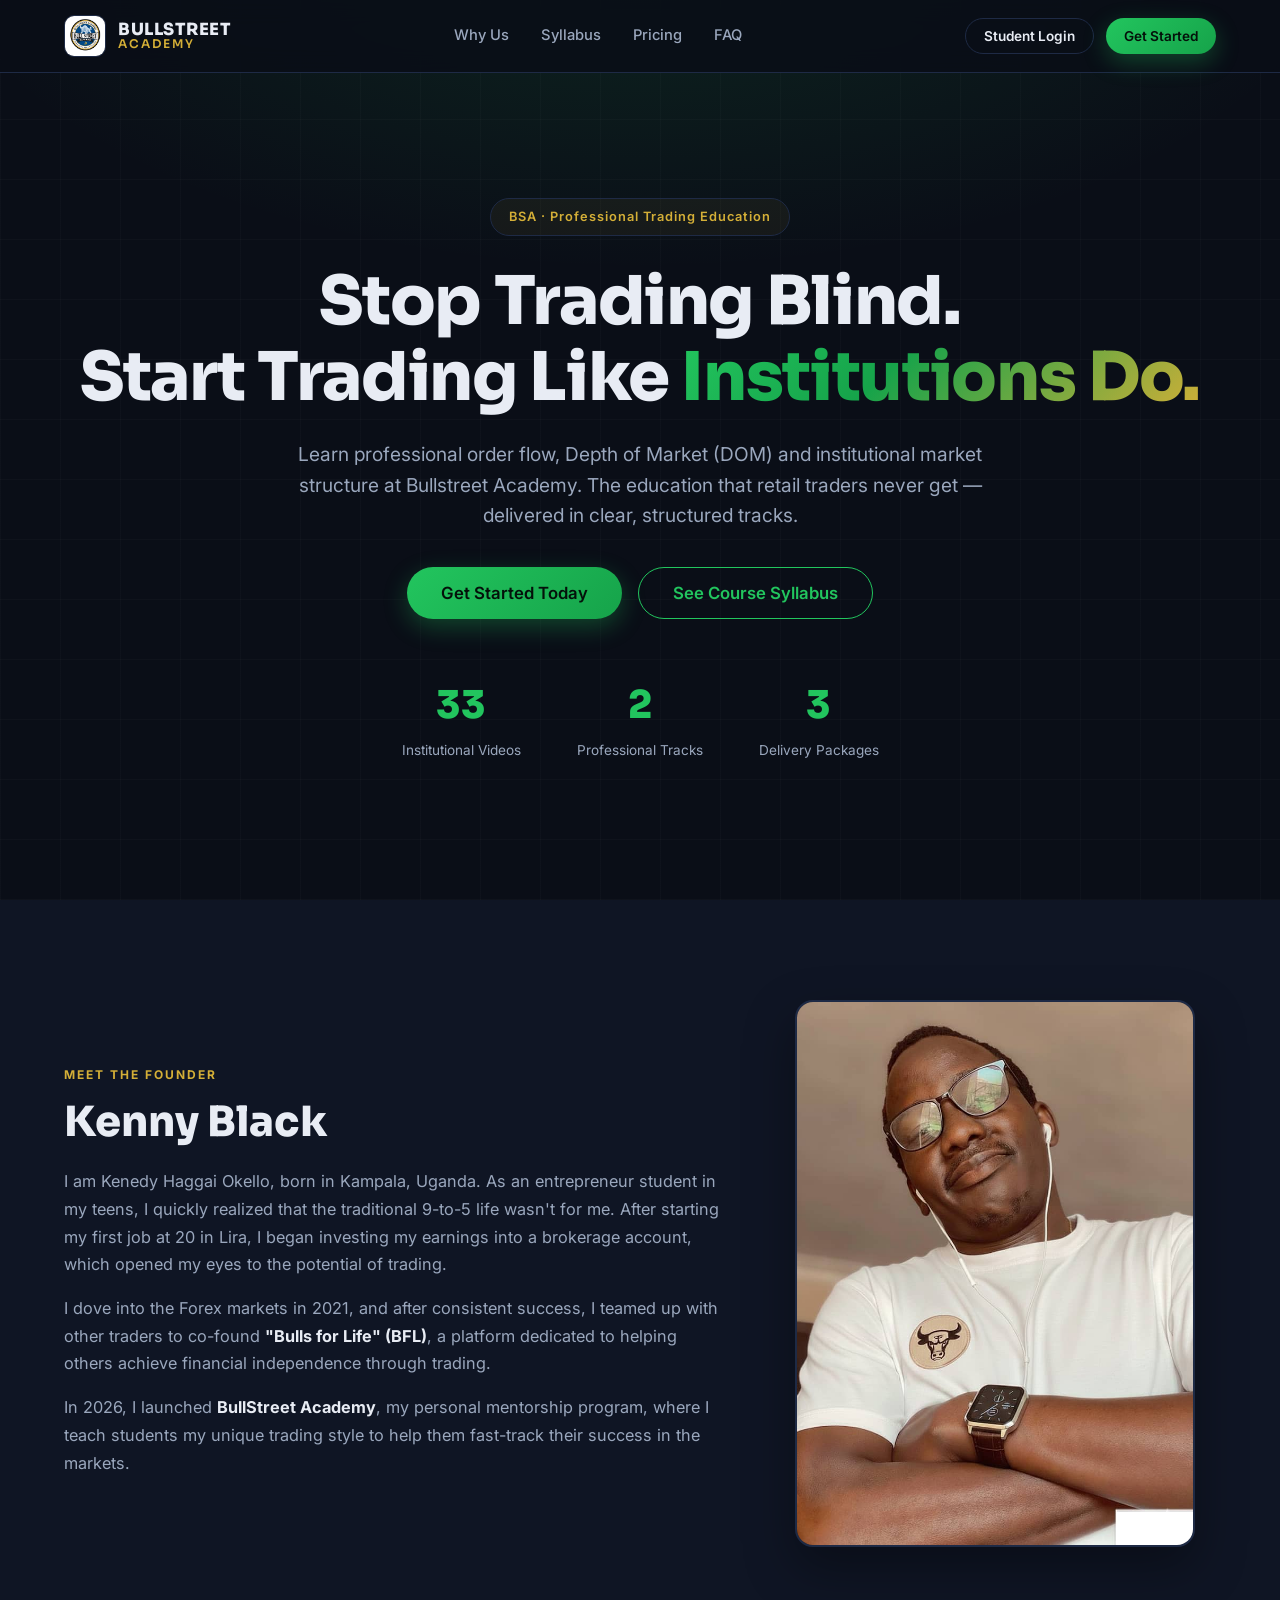
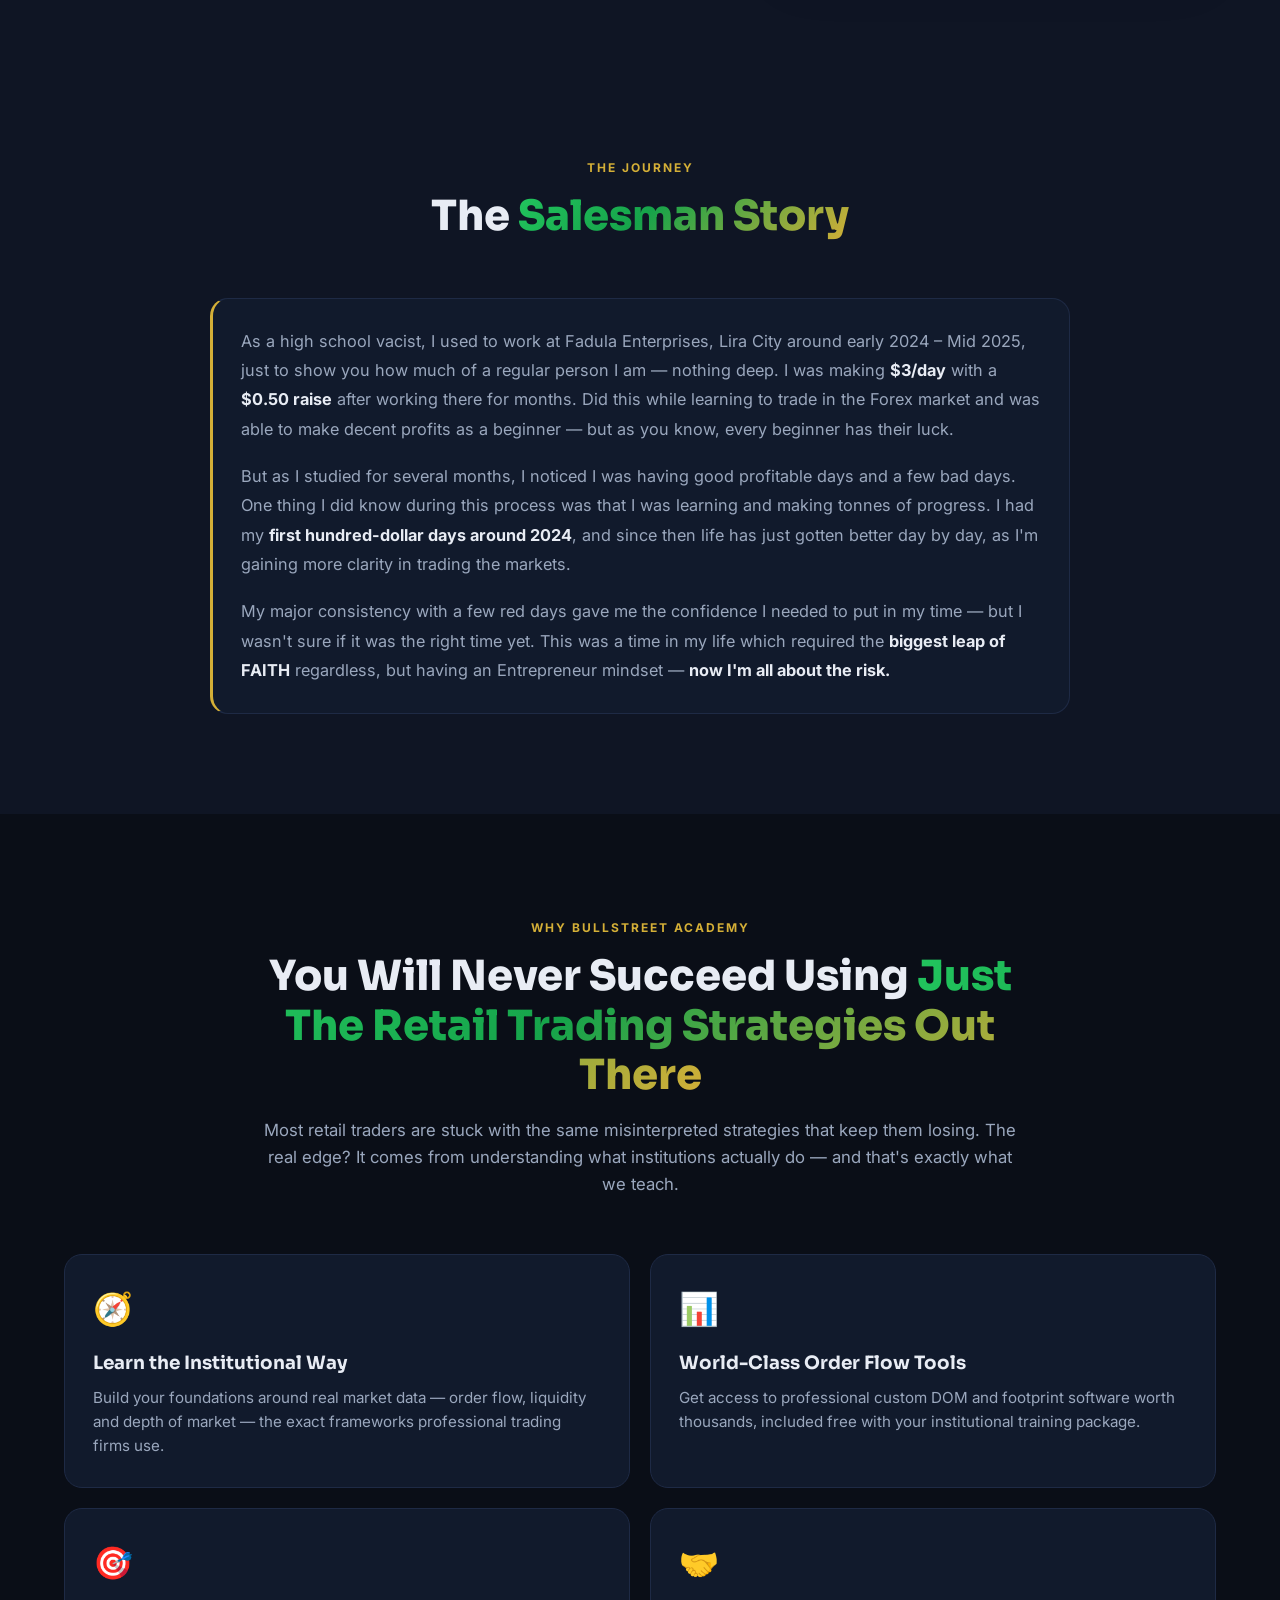
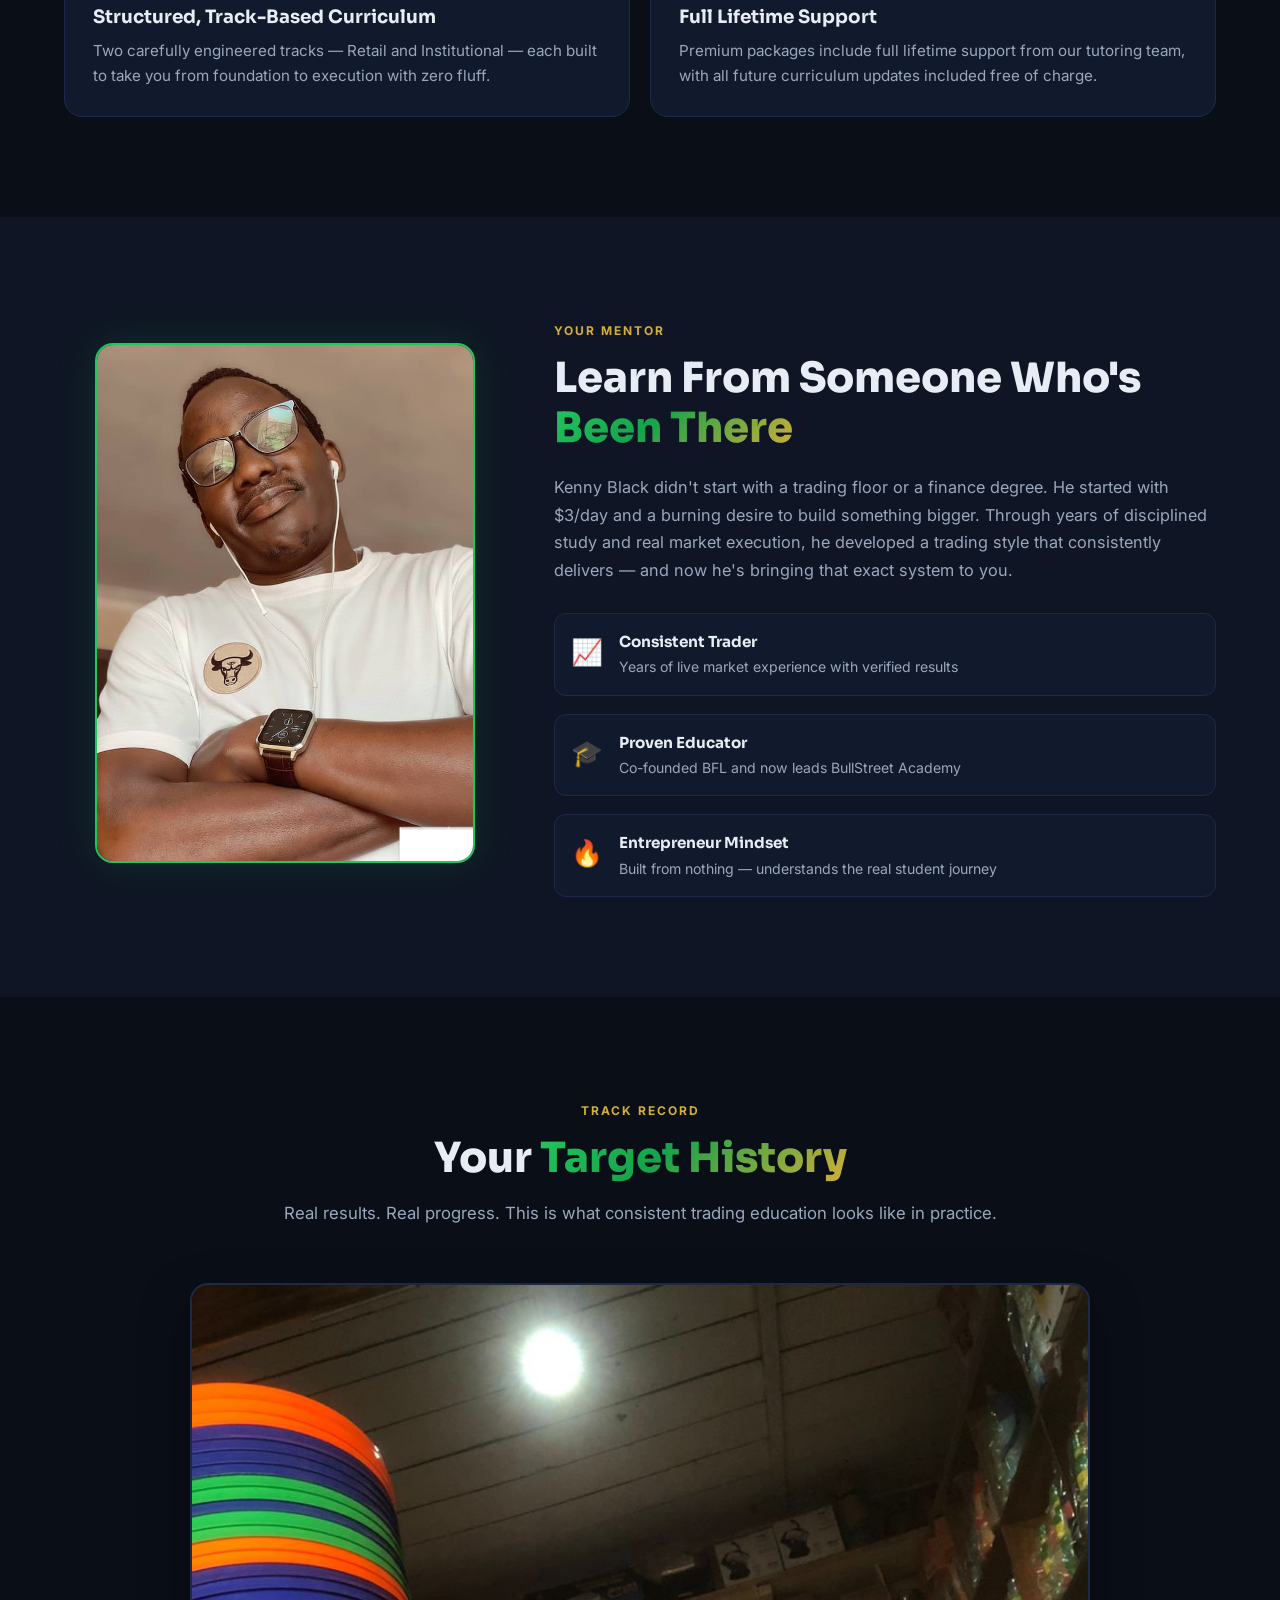
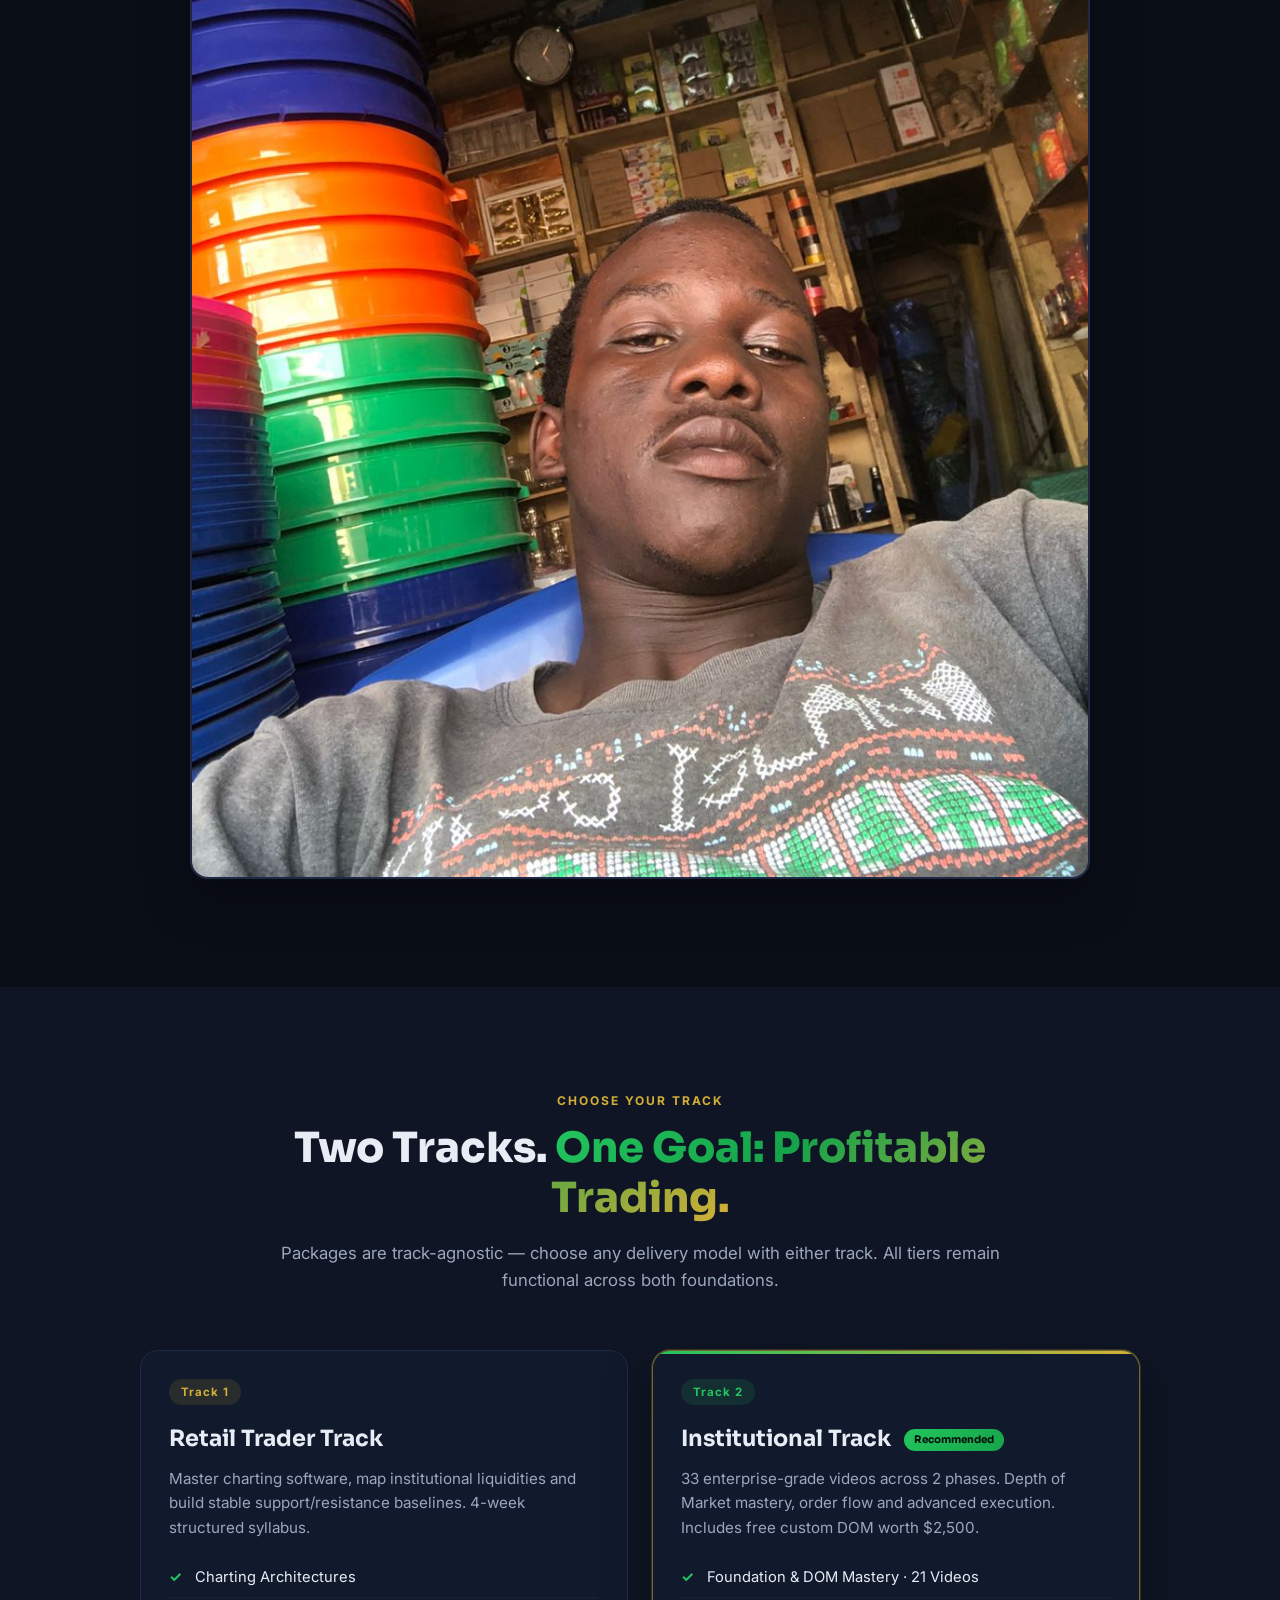
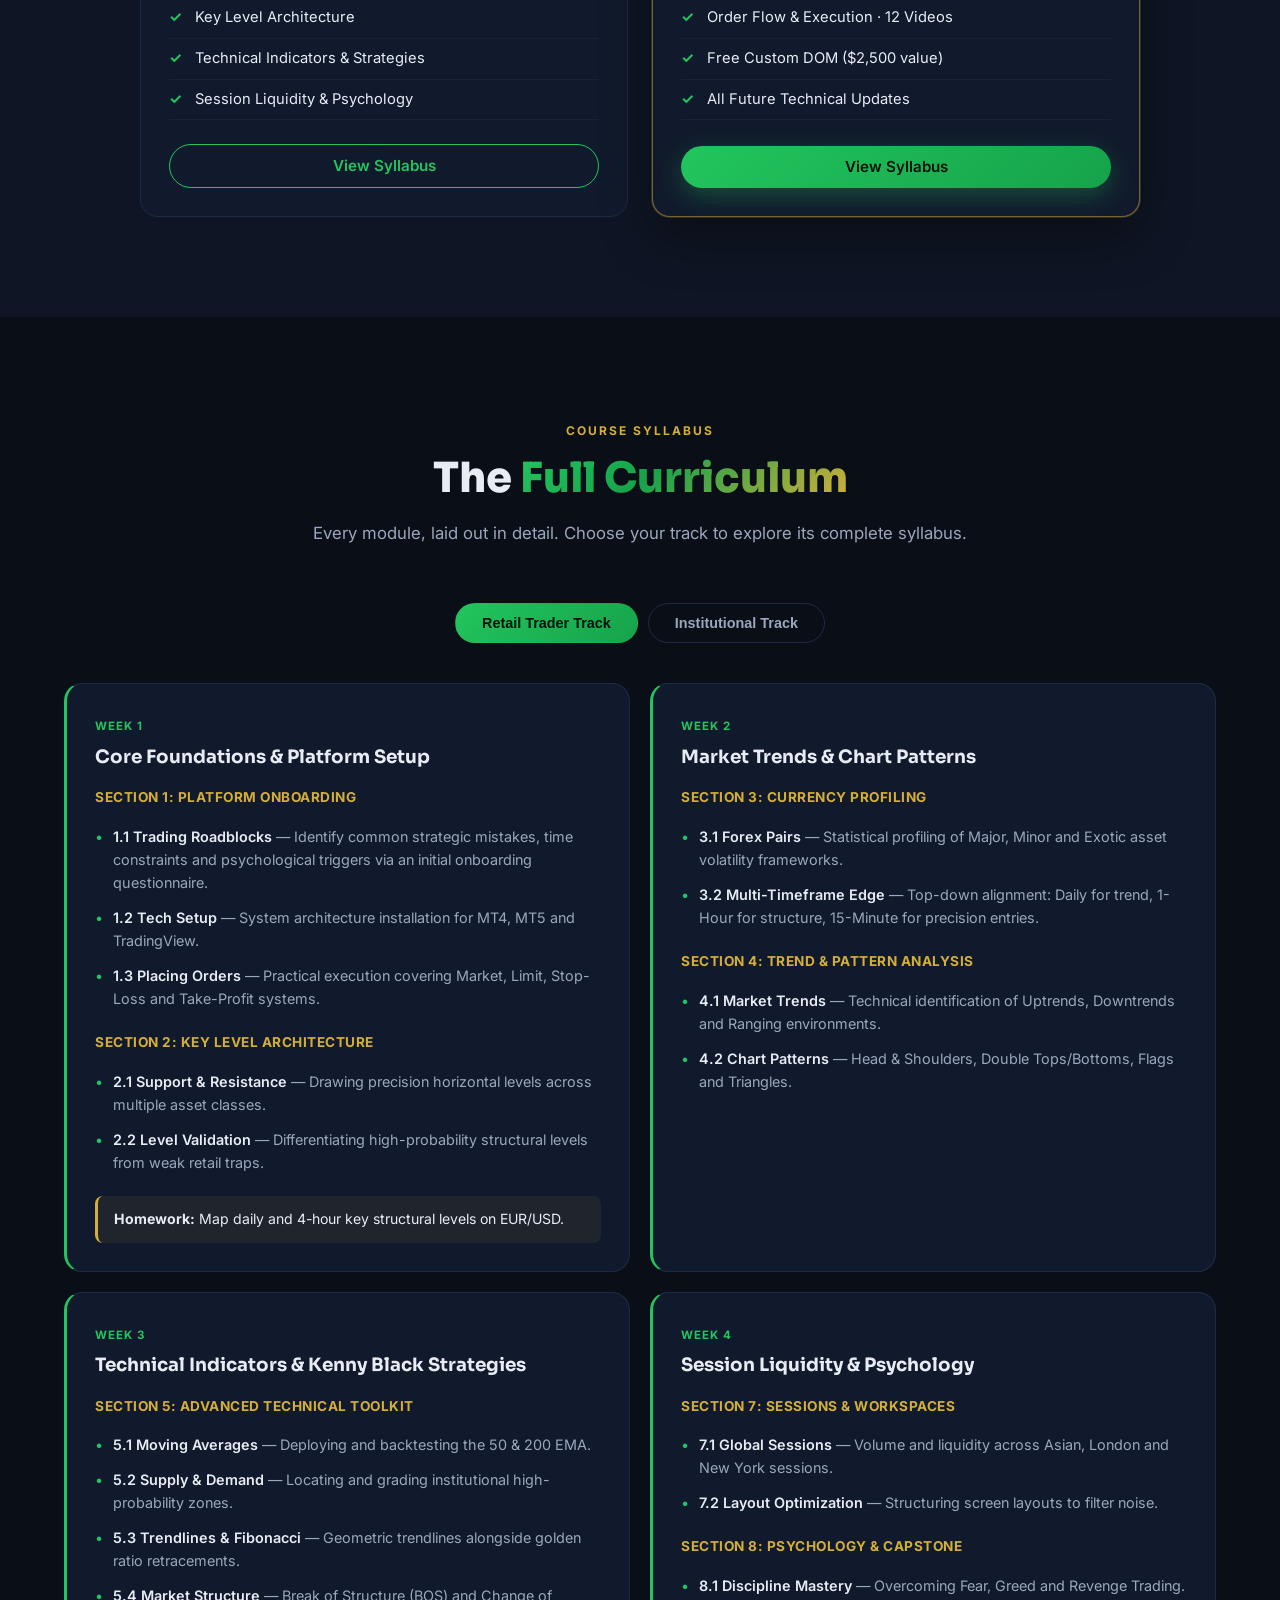
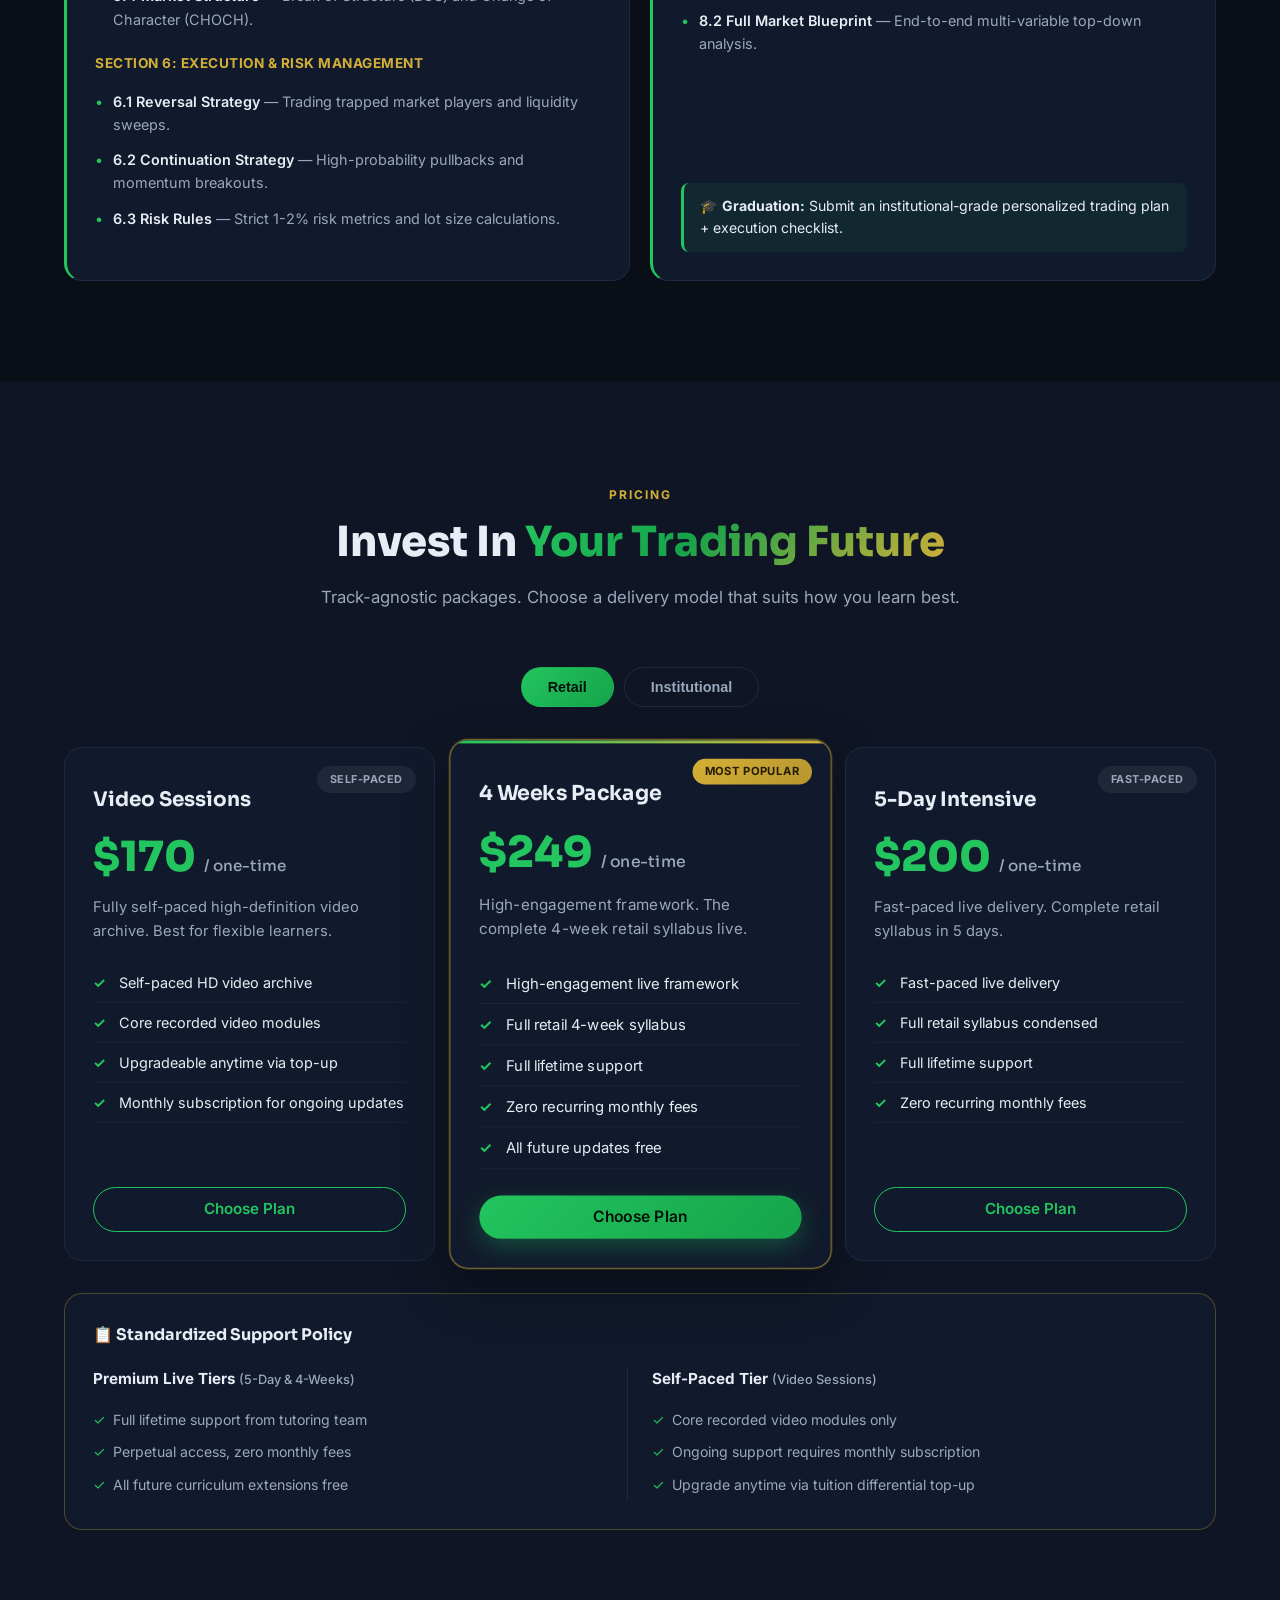
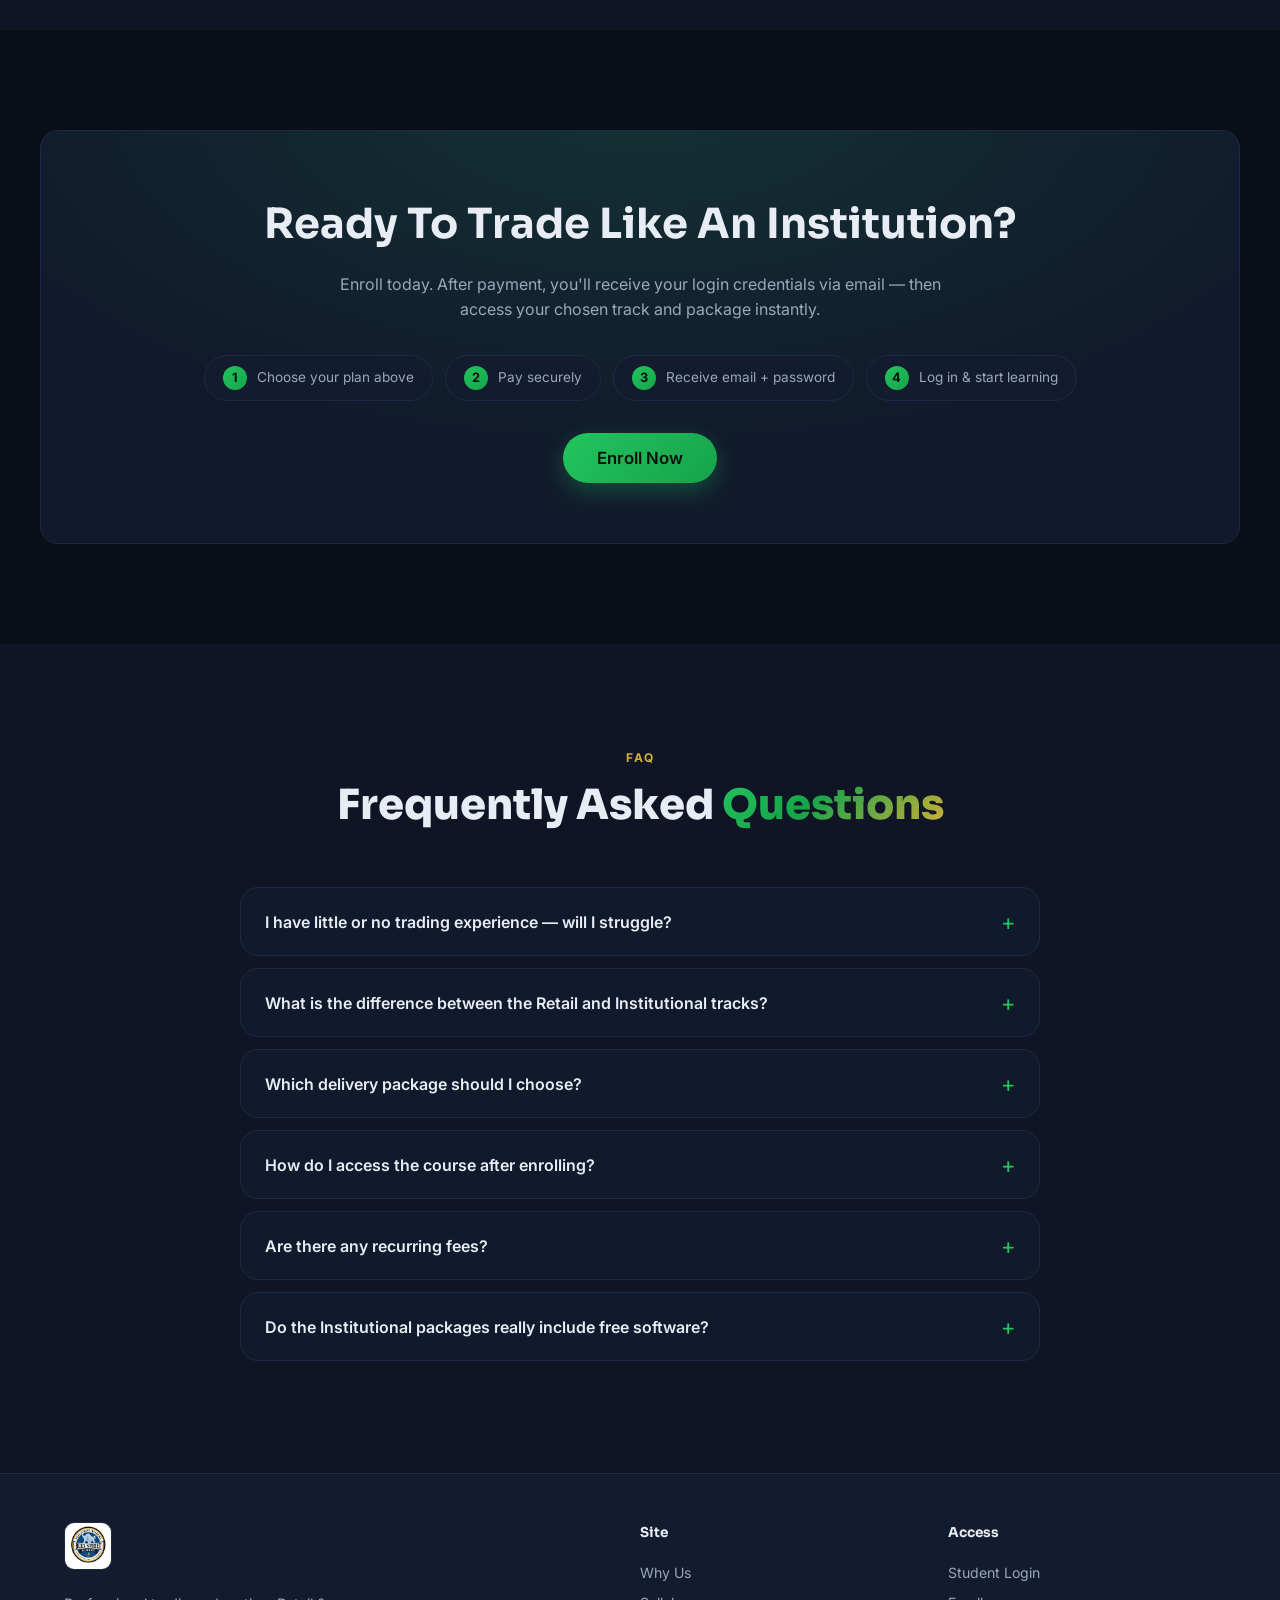
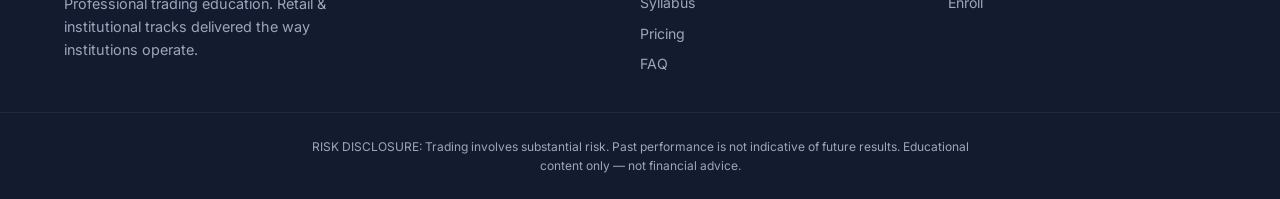
==== commit 4c9a31c9: "Add About Me, Salesman Story, Mentor, and Target History sections; fix retail strategies headline" ====
--- a/index.html
+++ b/index.html
@@ -71,13 +71,46 @@
     </div>
   </section>
 
+  <!-- ABOUT ME -->
+  <section class="section about-me" id="about-me">
+    <div class="container">
+      <div class="about-me-grid">
+        <div class="about-me-content">
+          <span class="eyebrow">Meet The Founder</span>
+          <h2 class="section-title">Kenny Black</h2>
+          <p class="about-me-text">I am Kenedy Haggai Okello, born in Kampala, Uganda. As an entrepreneur student in my teens, I quickly realized that the traditional 9-to-5 life wasn't for me. After starting my first job at 20 in Lira, I began investing my earnings into a brokerage account, which opened my eyes to the potential of trading.</p>
+          <p class="about-me-text">I dove into the Forex markets in 2021, and after consistent success, I teamed up with other traders to co-found <strong>"Bulls for Life" (BFL)</strong>, a platform dedicated to helping others achieve financial independence through trading.</p>
+          <p class="about-me-text">In 2026, I launched <strong>BullStreet Academy</strong>, my personal mentorship program, where I teach students my unique trading style to help them fast-track their success in the markets.</p>
+        </div>
+        <div class="about-me-image">
+          <img src="WhatsApp Image 2026-09-05 at 14.57.25.jpeg" alt="Kenny Black — Founder of Bullstreet Academy">
+        </div>
+      </div>
+    </div>
+  </section>
+
+  <!-- THE SALESMAN STORY -->
+  <section class="section salesman-story">
+    <div class="container">
+      <div class="section-head">
+        <span class="eyebrow">The Journey</span>
+        <h2 class="section-title">The <span class="gradient-text">Salesman Story</span></h2>
+      </div>
+      <div class="story-content card">
+        <p class="story-text">As a high school vacist, I used to work at Fadula Enterprises, Lira City around early 2024 – Mid 2025, just to show you how much of a regular person I am — nothing deep. I was making <strong>$3/day</strong> with a <strong>$0.50 raise</strong> after working there for months. Did this while learning to trade in the Forex market and was able to make decent profits as a beginner — but as you know, every beginner has their luck.</p>
+        <p class="story-text">But as I studied for several months, I noticed I was having good profitable days and a few bad days. One thing I did know during this process was that I was learning and making tonnes of progress. I had my <strong>first hundred-dollar days around 2024</strong>, and since then life has just gotten better day by day, as I'm gaining more clarity in trading the markets.</p>
+        <p class="story-text">My major consistency with a few red days gave me the confidence I needed to put in my time — but I wasn't sure if it was the right time yet. This was a time in my life which required the <strong>biggest leap of FAITH</strong> regardless, but having an Entrepreneur mindset — <strong>now I'm all about the risk.</strong></p>
+      </div>
+    </div>
+  </section>
+
   <!-- ABOUT / WHY US -->
   <section class="section about" id="about">
     <div class="container">
       <div class="section-head">
         <span class="eyebrow">Why Bullstreet Academy</span>
-        <h2 class="section-title">You Will Never Succeed Using <span class="gradient-text">Retail Trading Strategies</span></h2>
-        <p class="section-sub">Retail technical analysis is nothing more than random lines. Institutions observe the real buyers and sellers. So do we.</p>
+        <h2 class="section-title">You Will Never Succeed Using <span class="gradient-text">Just The Retail Trading Strategies Out There</span></h2>
+        <p class="section-sub">Most retail traders are stuck with the same misinterpreted strategies that keep them losing. The real edge? It comes from understanding what institutions actually do — and that's exactly what we teach.</p>
       </div>
       <div class="about-grid">
         <div class="about-card card">
@@ -100,6 +133,59 @@
           <h3>Full Lifetime Support</h3>
           <p>Premium packages include full lifetime support from our tutoring team, with all future curriculum updates included free of charge.</p>
         </div>
+      </div>
+    </div>
+  </section>
+
+  <!-- YOUR MENTOR -->
+  <section class="section mentor">
+    <div class="container">
+      <div class="mentor-grid">
+        <div class="mentor-image">
+          <img src="WhatsApp Image 2026-09-05 at 14.57.25.jpeg" alt="Kenny Black — Your Mentor">
+        </div>
+        <div class="mentor-content">
+          <span class="eyebrow">Your Mentor</span>
+          <h2 class="section-title">Learn From Someone Who's <span class="gradient-text">Been There</span></h2>
+          <p class="mentor-text">Kenny Black didn't start with a trading floor or a finance degree. He started with $3/day and a burning desire to build something bigger. Through years of disciplined study and real market execution, he developed a trading style that consistently delivers — and now he's bringing that exact system to you.</p>
+          <div class="mentor-highlights">
+            <div class="mentor-highlight">
+              <span class="highlight-icon">📈</span>
+              <div>
+                <strong>Consistent Trader</strong>
+                <p>Years of live market experience with verified results</p>
+              </div>
+            </div>
+            <div class="mentor-highlight">
+              <span class="highlight-icon">🎓</span>
+              <div>
+                <strong>Proven Educator</strong>
+                <p>Co-founded BFL and now leads BullStreet Academy</p>
+              </div>
+            </div>
+            <div class="mentor-highlight">
+              <span class="highlight-icon">🔥</span>
+              <div>
+                <strong>Entrepreneur Mindset</strong>
+                <p>Built from nothing — understands the real student journey</p>
+              </div>
+            </div>
+          </div>
+        </div>
+      </div>
+    </div>
+  </section>
+
+  <!-- YOUR TARGET HISTORY -->
+  <section class="section target-history">
+    <div class="container">
+      <div class="section-head">
+        <span class="eyebrow">Track Record</span>
+        <h2 class="section-title">Your <span class="gradient-text">Target History</span></h2>
+        <p class="section-sub">Real results. Real progress. This is what consistent trading education looks like in practice.</p>
+      </div>
+      <div class="target-image-wrapper">
+        <img src="WhatsApp Image 2026-09-05 at 15.00.44.jpeg" alt="Trading performance and target history" class="target-image">
       </div>
     </div>
   </section>
--- a/styles.css
+++ b/styles.css
@@ -252,6 +252,78 @@
 .about-card h3 { font-family: 'Sora', sans-serif; font-size: 1.15rem; margin-bottom: 8px; }
 .about-card p { color: var(--text-muted); font-size: 0.95rem; }
 
+/* ---------- ABOUT ME ---------- */
+
+.about-me { background: var(--bg-2); }
+.about-me-grid { display: grid; grid-template-columns: 1.2fr 0.8fr; gap: 48px; align-items: center; }
+.about-me-content .section-title { text-align: left; margin-bottom: 20px; }
+.about-me-text { color: var(--text-muted); font-size: 1.02rem; margin-bottom: 16px; line-height: 1.7; }
+.about-me-text strong { color: var(--text); }
+.about-me-image { text-align: center; }
+.about-me-image img {
+  width: 100%;
+  max-width: 400px;
+  border-radius: var(--radius);
+  border: 2px solid var(--border);
+  box-shadow: var(--shadow);
+  object-fit: cover;
+}
+
+/* ---------- SALESMAN STORY ---------- */
+
+.salesman-story { background: var(--bg); }
+.story-content { max-width: 860px; margin: 0 auto; border-left: 3px solid var(--gold); }
+.story-text { color: var(--text-muted); font-size: 1.02rem; line-height: 1.8; margin-bottom: 18px; }
+.story-text:last-child { margin-bottom: 0; }
+.story-text strong { color: var(--text); }
+
+/* ---------- MENTOR ---------- */
+
+.mentor { background: var(--bg-2); }
+.mentor-grid { display: grid; grid-template-columns: 0.8fr 1.2fr; gap: 48px; align-items: center; }
+.mentor-image { text-align: center; }
+.mentor-image img {
+  width: 100%;
+  max-width: 380px;
+  border-radius: var(--radius);
+  border: 2px solid var(--green);
+  box-shadow: 0 0 40px rgba(34,197,94,0.15);
+  object-fit: cover;
+}
+.mentor-content .section-title { text-align: left; margin-bottom: 20px; }
+.mentor-text { color: var(--text-muted); font-size: 1.02rem; line-height: 1.7; margin-bottom: 28px; }
+.mentor-highlights { display: flex; flex-direction: column; gap: 18px; }
+.mentor-highlight {
+  display: flex;
+  gap: 16px;
+  align-items: flex-start;
+  padding: 16px;
+  background: var(--bg-card);
+  border: 1px solid var(--border);
+  border-radius: 12px;
+  transition: border-color 0.25s ease;
+}
+.mentor-highlight:hover { border-color: rgba(34,197,94,0.4); }
+.highlight-icon { font-size: 1.6rem; flex-shrink: 0; margin-top: 2px; }
+.mentor-highlight strong { display: block; font-family: 'Sora', sans-serif; font-size: 0.95rem; margin-bottom: 2px; }
+.mentor-highlight p { color: var(--text-muted); font-size: 0.88rem; margin: 0; }
+
+/* ---------- TARGET HISTORY ---------- */
+
+.target-history { background: var(--bg); }
+.target-image-wrapper {
+  max-width: 900px;
+  margin: 0 auto;
+  text-align: center;
+}
+.target-image {
+  width: 100%;
+  border-radius: var(--radius);
+  border: 2px solid var(--border);
+  box-shadow: var(--shadow);
+  object-fit: cover;
+}
+
 /* ---------- TRACKS ---------- */
 
 .tracks { background: var(--bg-2); }
@@ -672,6 +744,15 @@
 
 @media (max-width: 900px) {
   .about-grid { grid-template-columns: 1fr; }
+  .about-me-grid { grid-template-columns: 1fr; }
+  .about-me-content .section-title { text-align: center; }
+  .about-me-content { text-align: center; }
+  .about-me-image { order: -1; }
+  .mentor-grid { grid-template-columns: 1fr; }
+  .mentor-image { order: -1; }
+  .mentor-content .section-title { text-align: center; }
+  .mentor-content { text-align: center; }
+  .mentor-highlights { max-width: 500px; margin: 0 auto; }
   .tracks-grid { grid-template-columns: 1fr; }
   .week-grid { grid-template-columns: 1fr; }
   .price-grid { grid-template-columns: 1fr; }
@@ -690,3 +771,38 @@
   .hero-stats { gap: 32px; }
   .section { padding: 70px 0; }
 }
+
+@media (max-width: 560px) {
+  .container { padding: 0 16px; }
+  .hero { padding-top: 84px; padding-bottom: 40px; }
+  .hero-title { font-size: clamp(1.9rem, 8.5vw, 2.5rem); margin-bottom: 18px; }
+  .hero-sub { font-size: 1rem; margin-bottom: 28px; }
+  .hero-cta { flex-direction: column; align-items: stretch; gap: 12px; margin-bottom: 40px; }
+  .hero-cta .btn { width: 100%; }
+  .hero-stats { gap: 28px; }
+  .stat-value { font-size: 2rem; }
+  .section { padding: 56px 0; }
+  .section-head { margin-bottom: 36px; }
+  .section-sub { font-size: 0.95rem; }
+  .card { padding: 22px; }
+  .about-me-image img { max-width: 280px; }
+  .mentor-image img { max-width: 280px; }
+  .tab-btn { padding: 10px 18px; font-size: 0.85rem; }
+  .inst-vol { font-size: 2.1rem; }
+  .funnel-step { min-width: 100%; }
+  .funnel-arrow { justify-content: center; transform: rotate(90deg); }
+  .join-inner { padding: 40px 20px; }
+  .join-step { padding: 8px 14px; font-size: 0.8rem; }
+  .modal-overlay { padding: 12px; }
+  .modal { padding: 26px 20px; }
+  .faq-question { padding: 16px 18px; font-size: 0.95rem; }
+  .faq-answer p { padding: 0 16px 16px; }
+  .footer-inner { gap: 28px; }
+}
+
+@media (max-width: 380px) {
+  .brand-text { font-size: 0.95rem; }
+  .brand-accent { font-size: 0.63rem; letter-spacing: 1.5px; }
+  .price-amount { font-size: 2.2rem; }
+  .footer-bottom { font-size: 0.9rem; }
+}
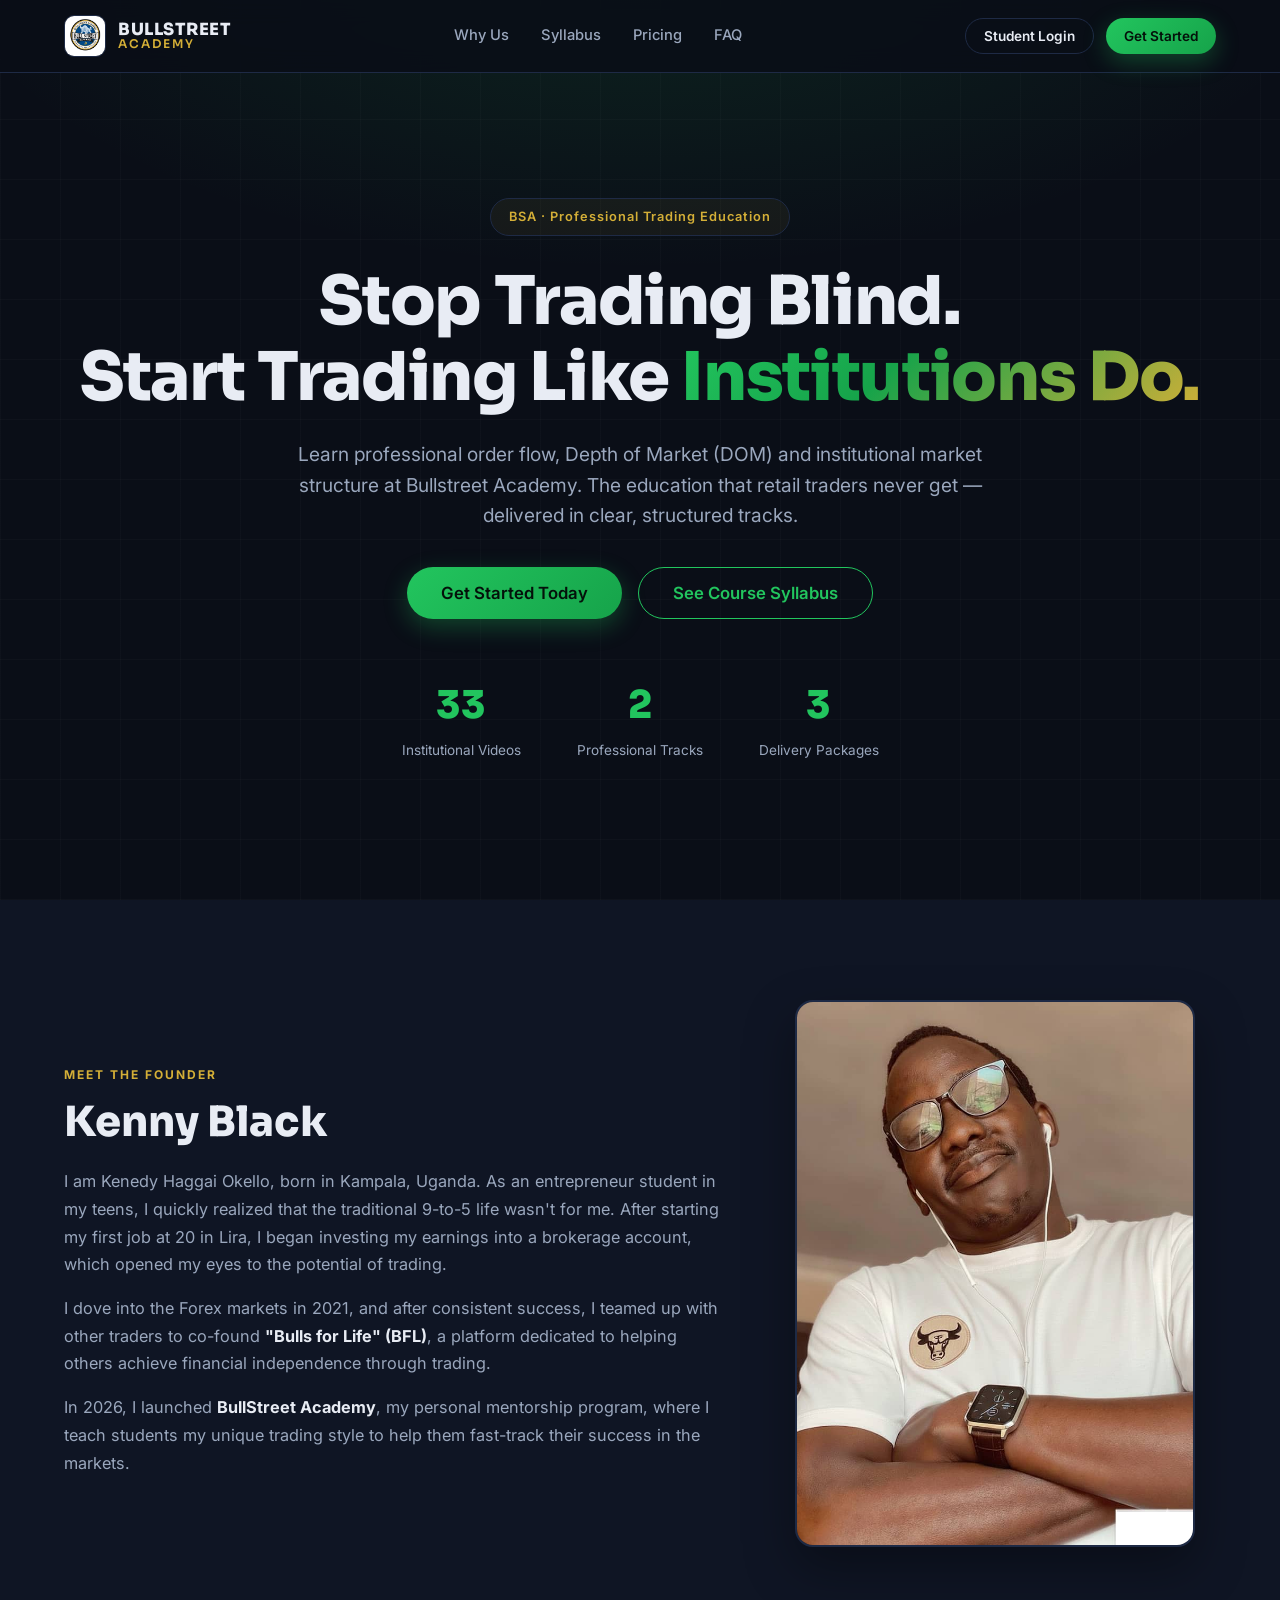
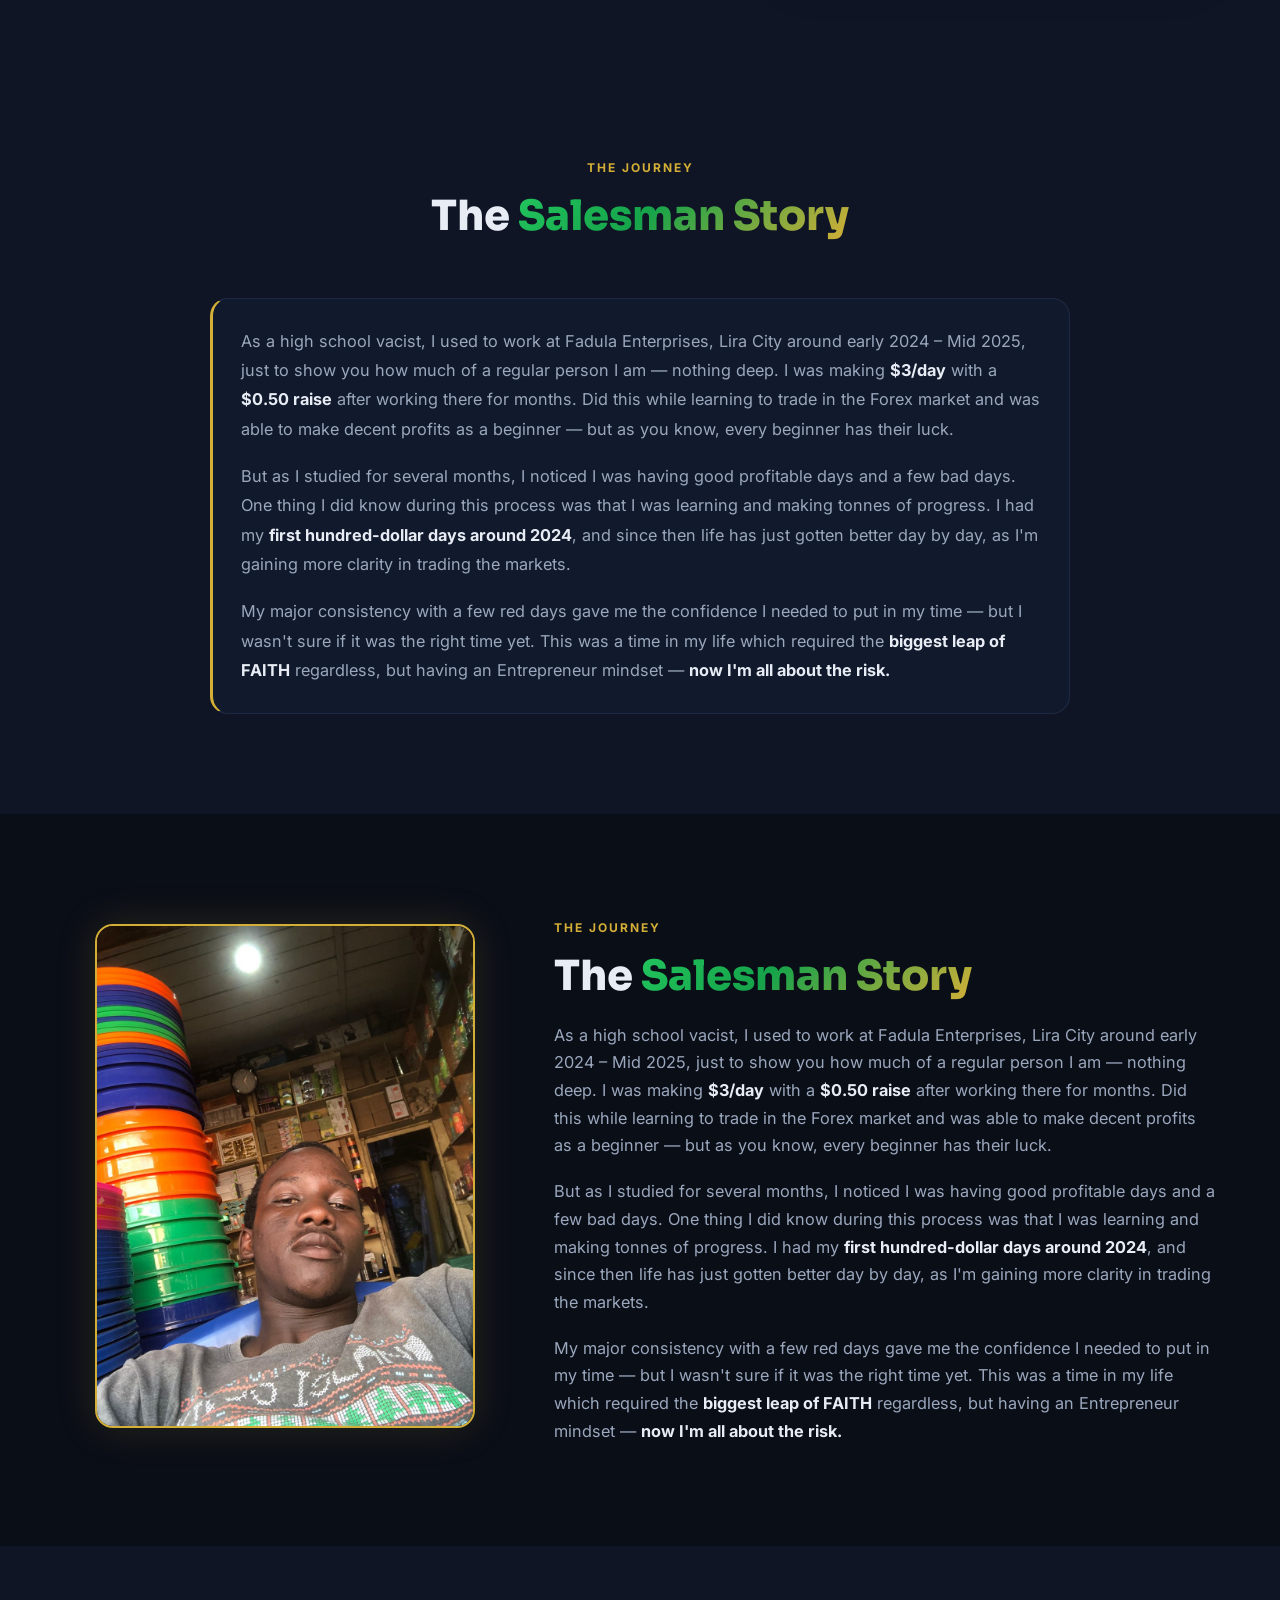
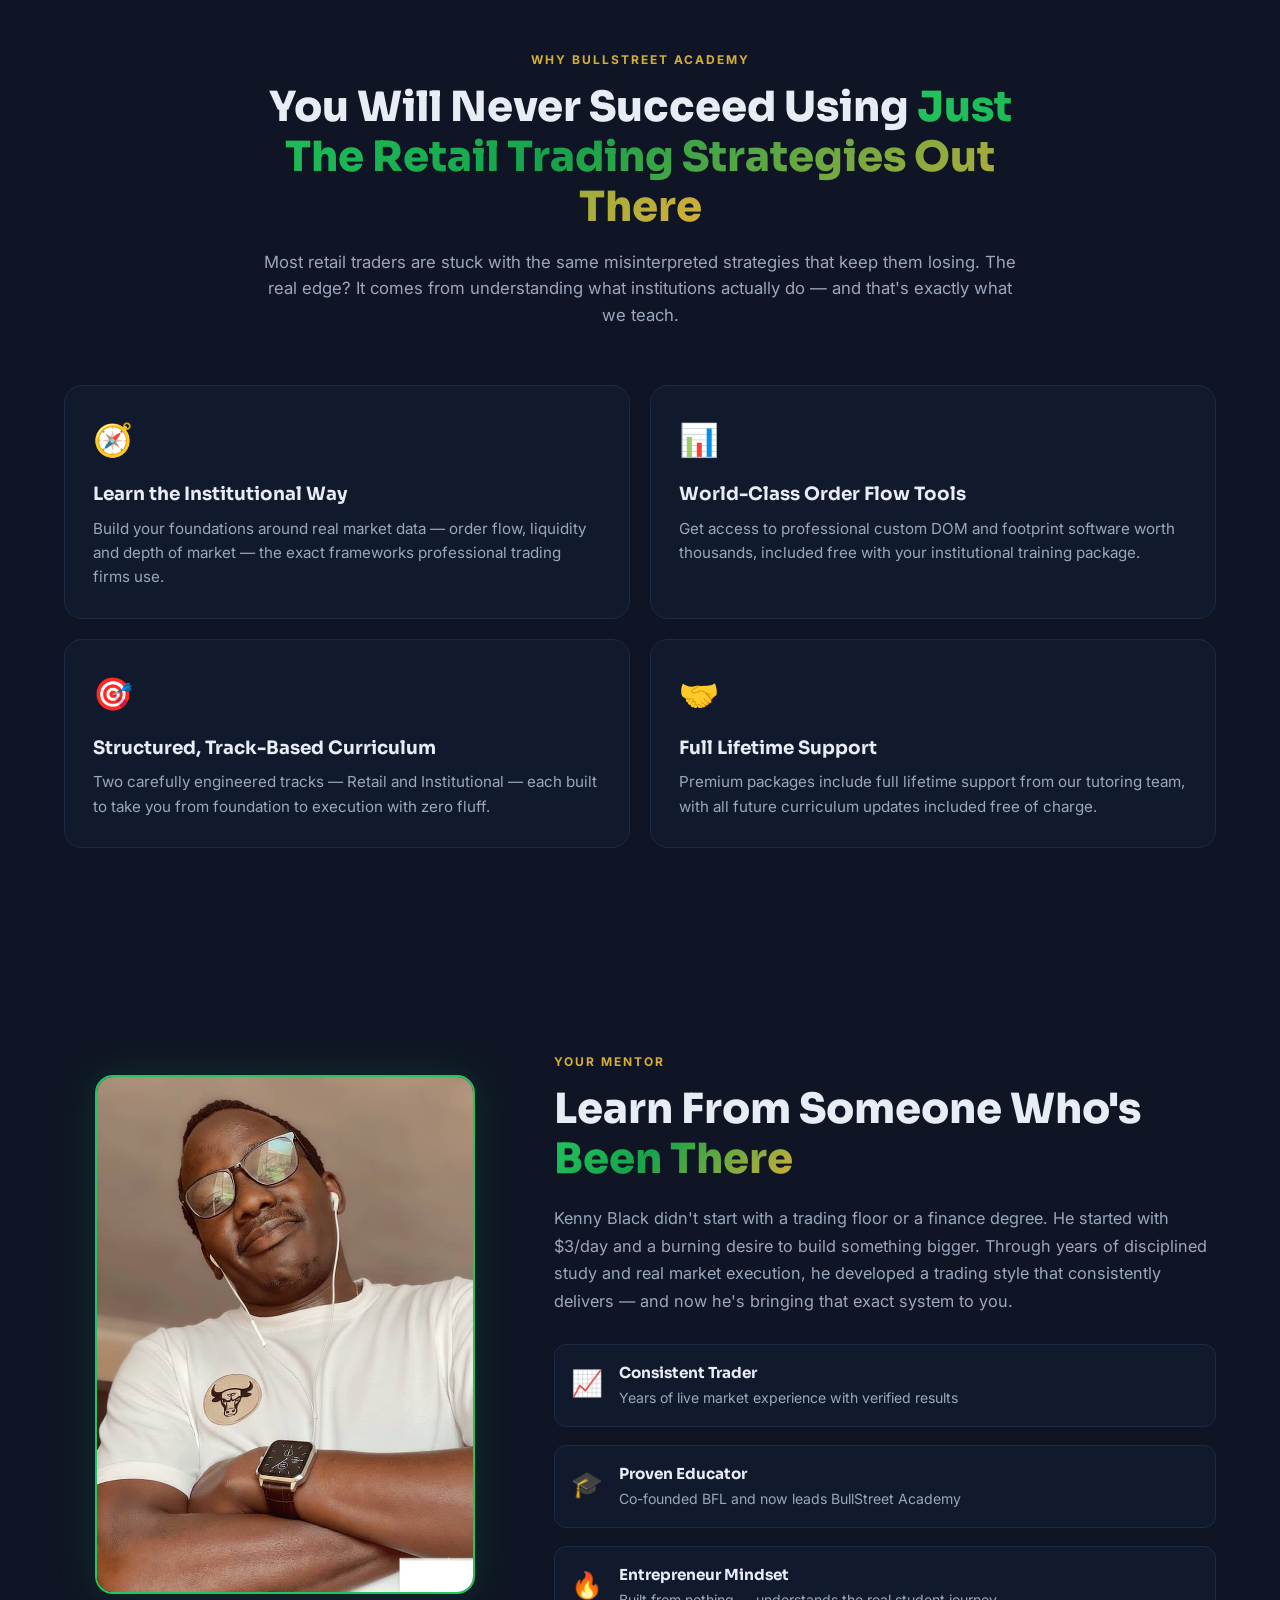
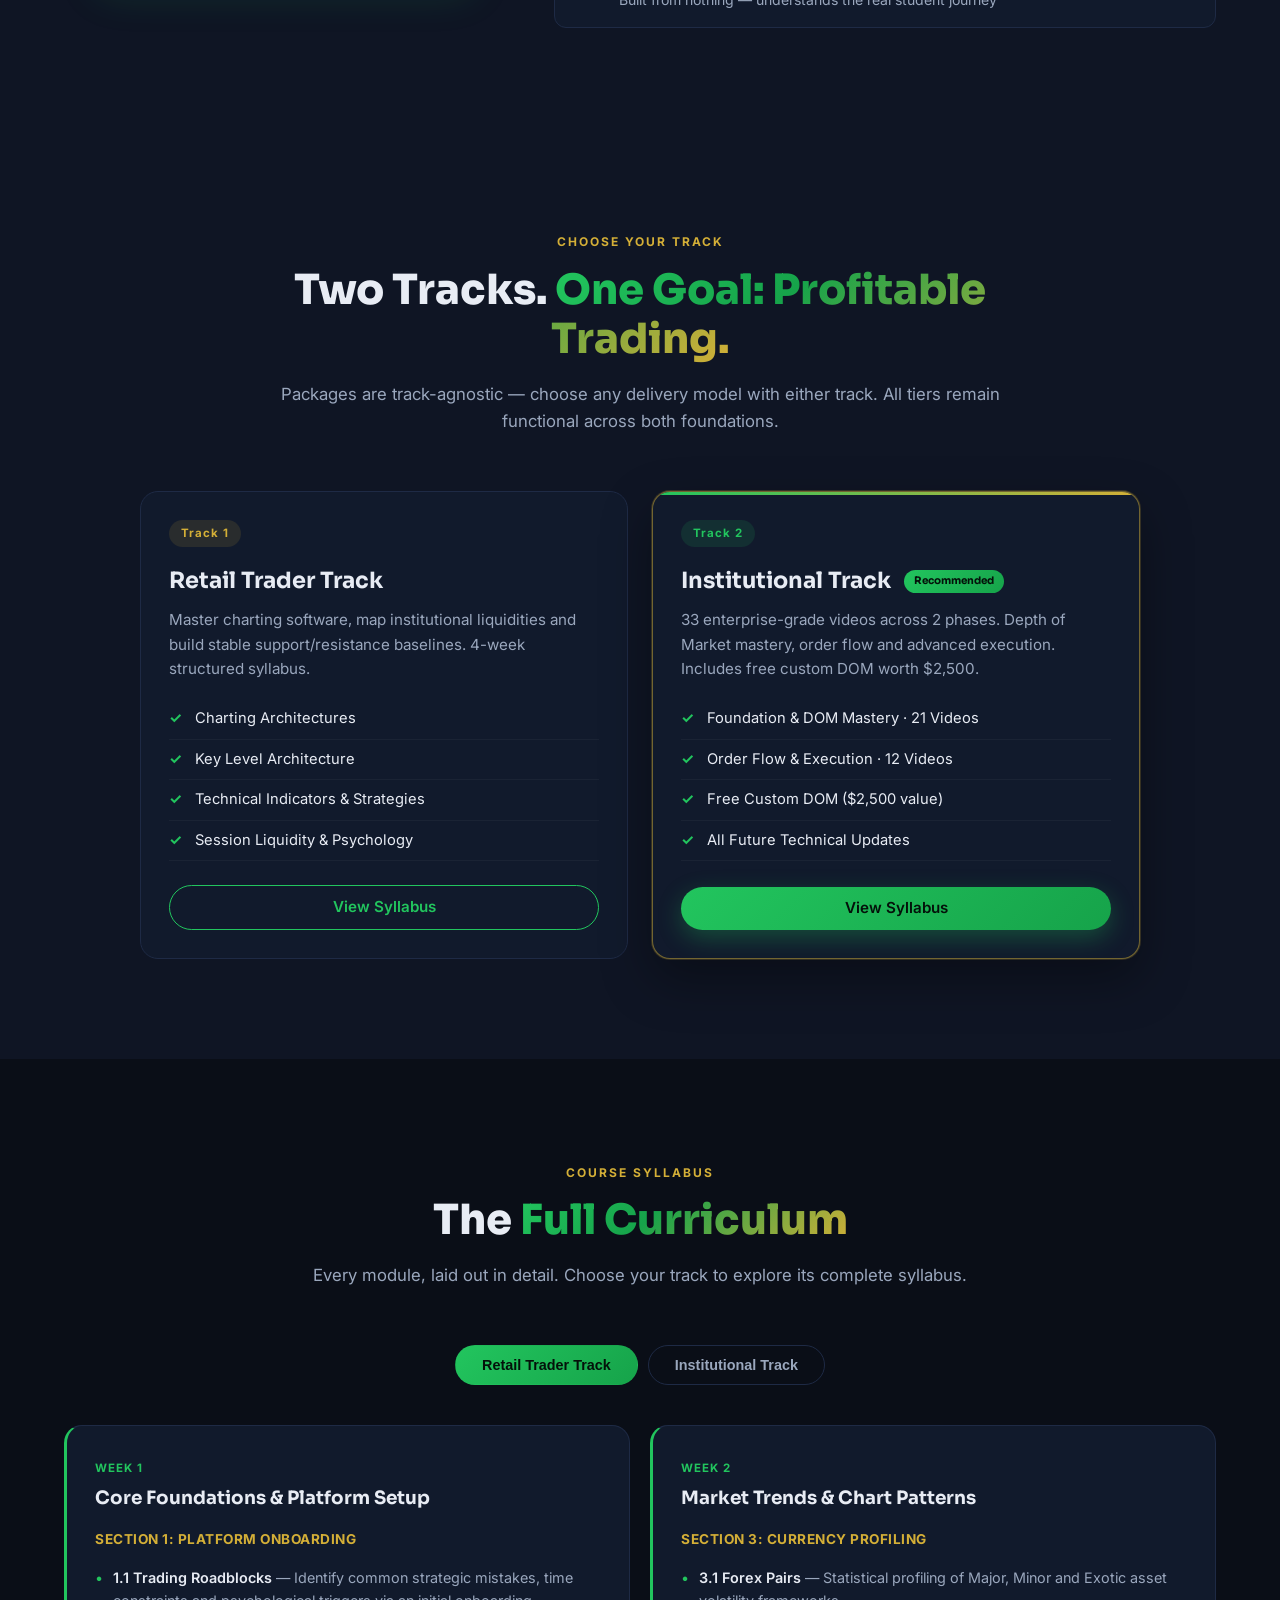
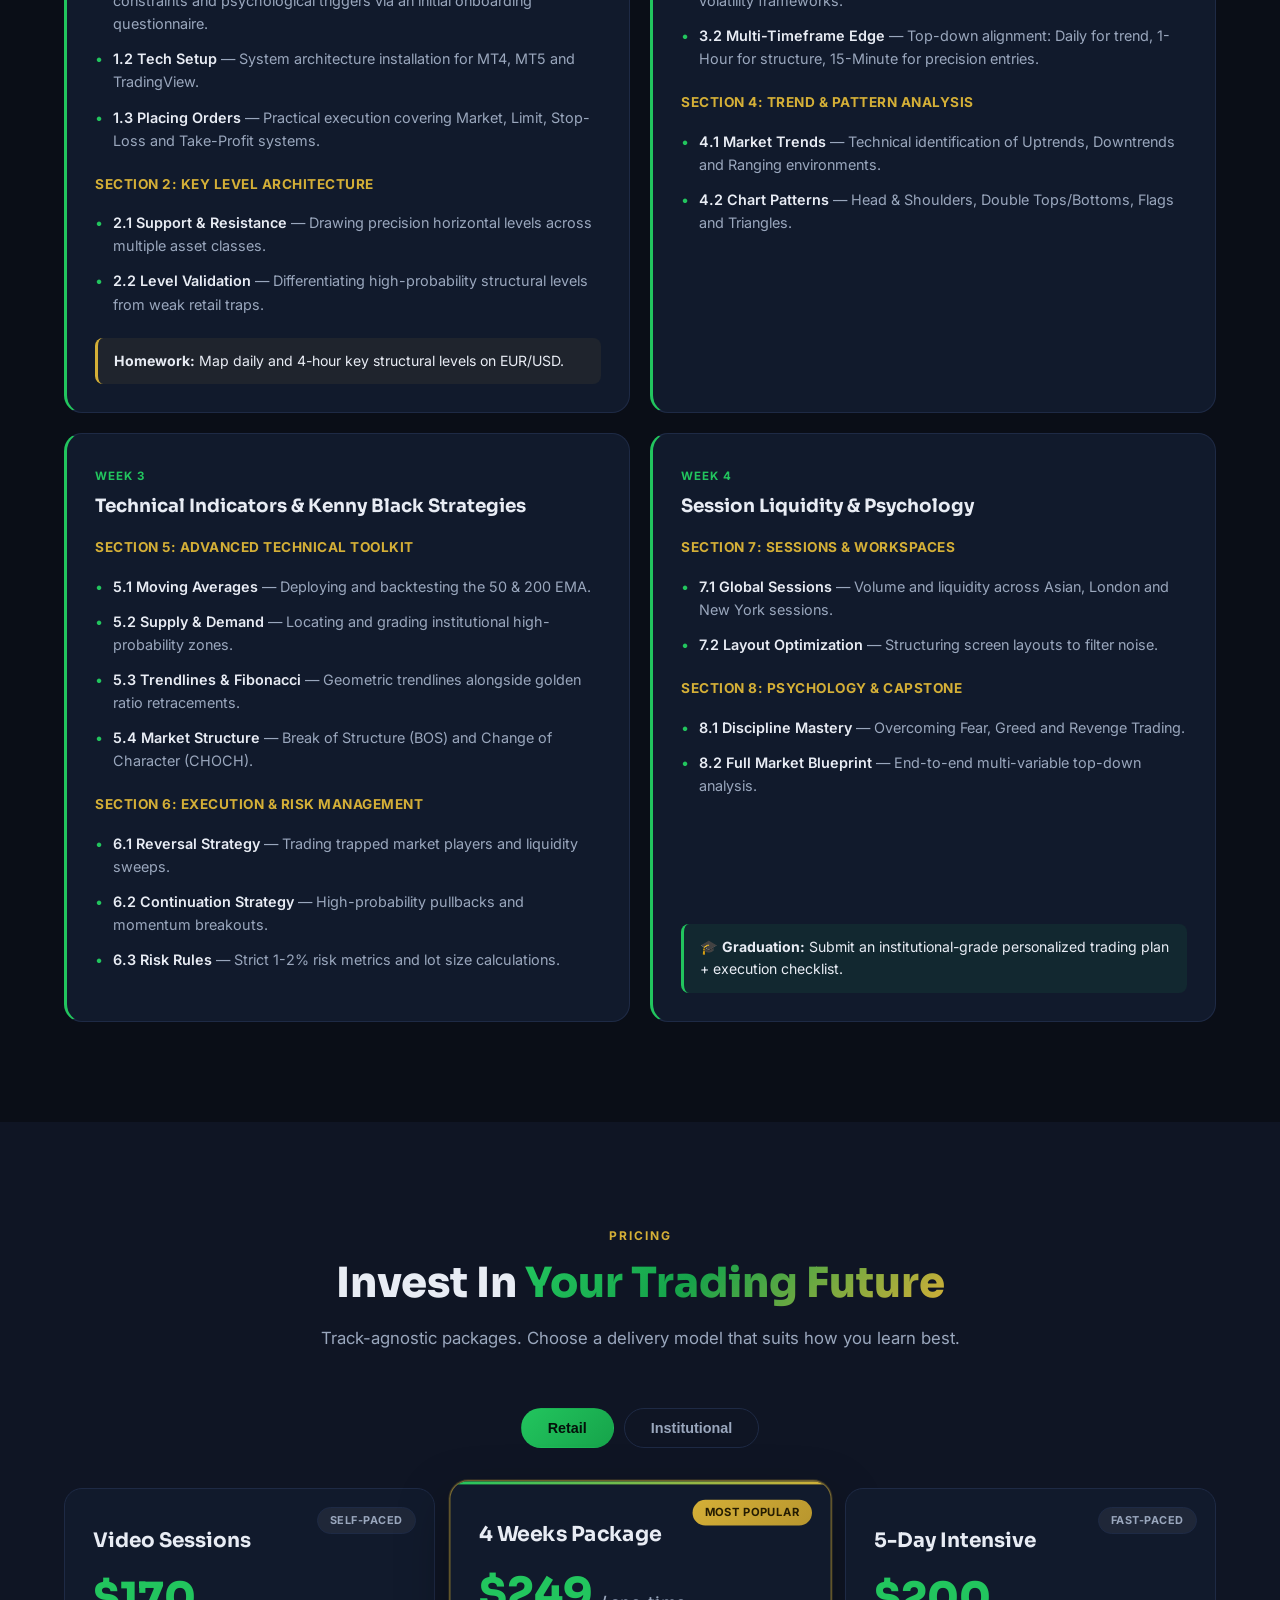
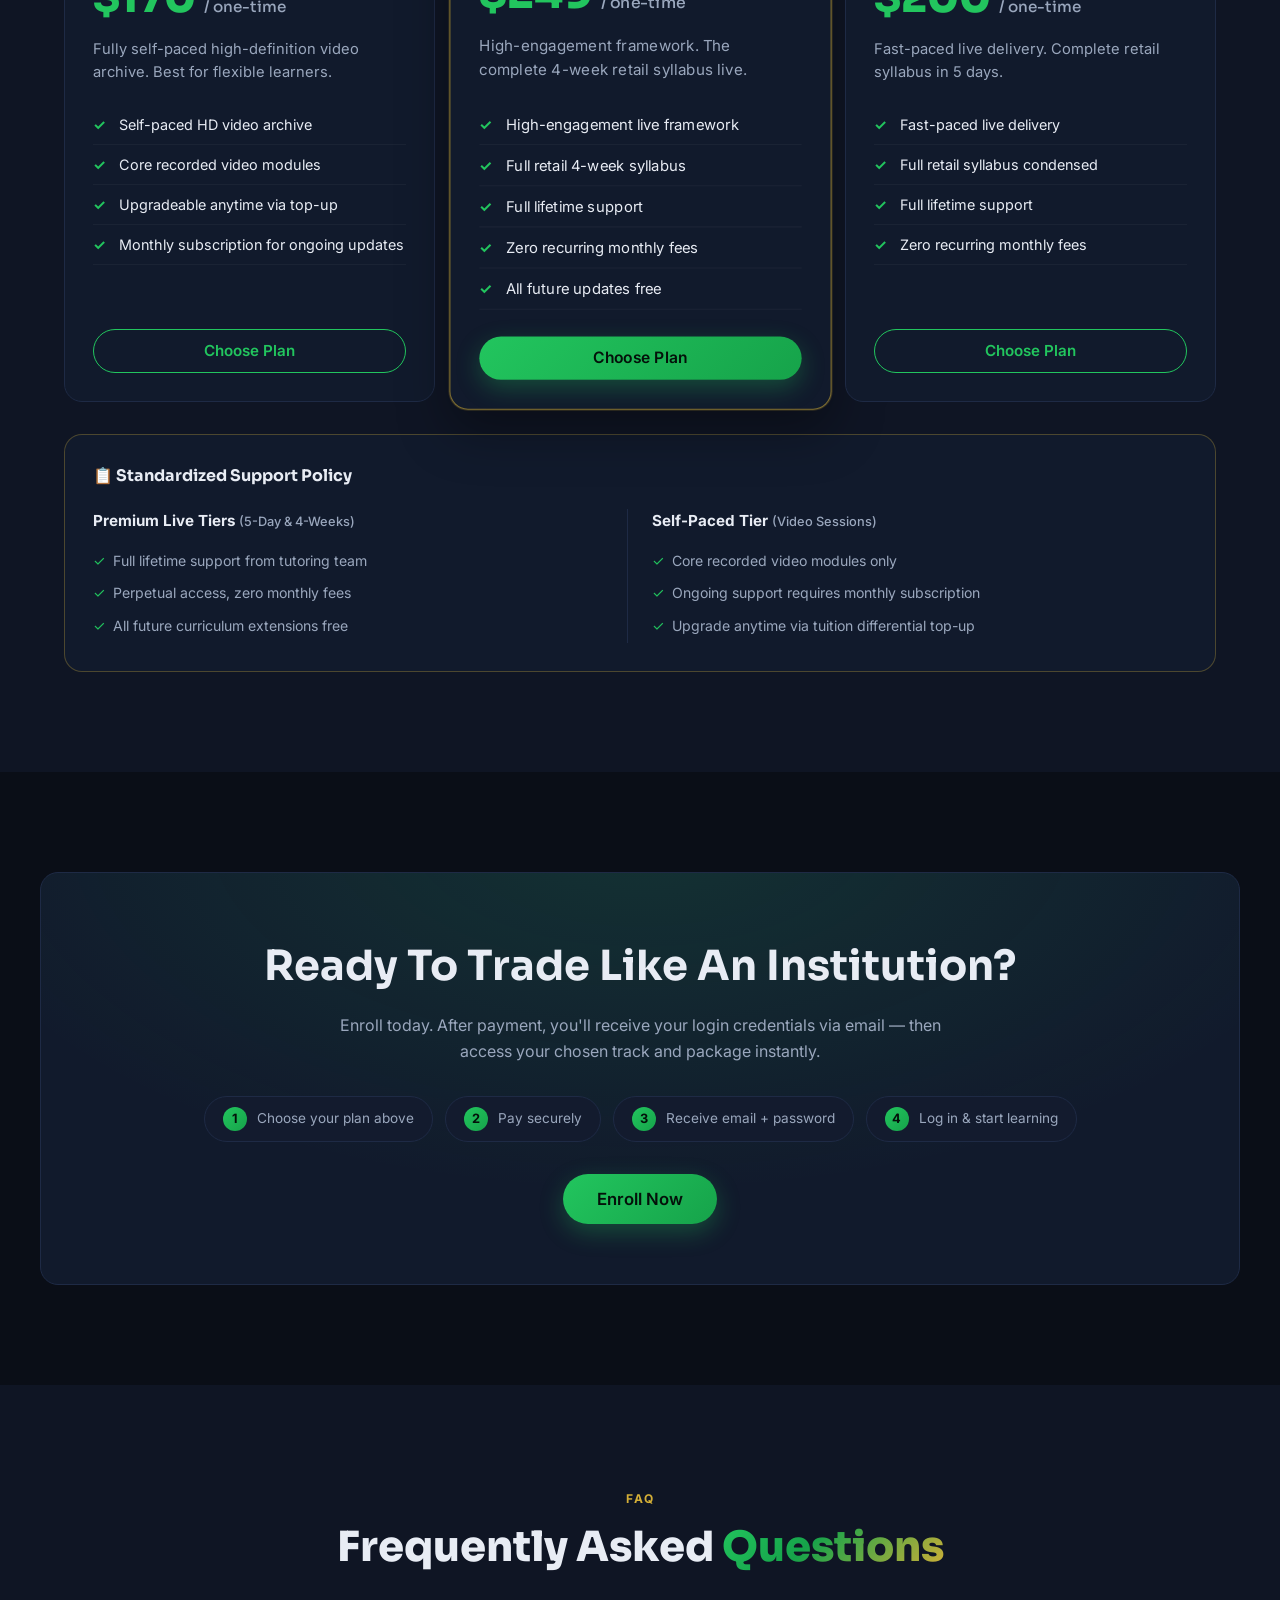
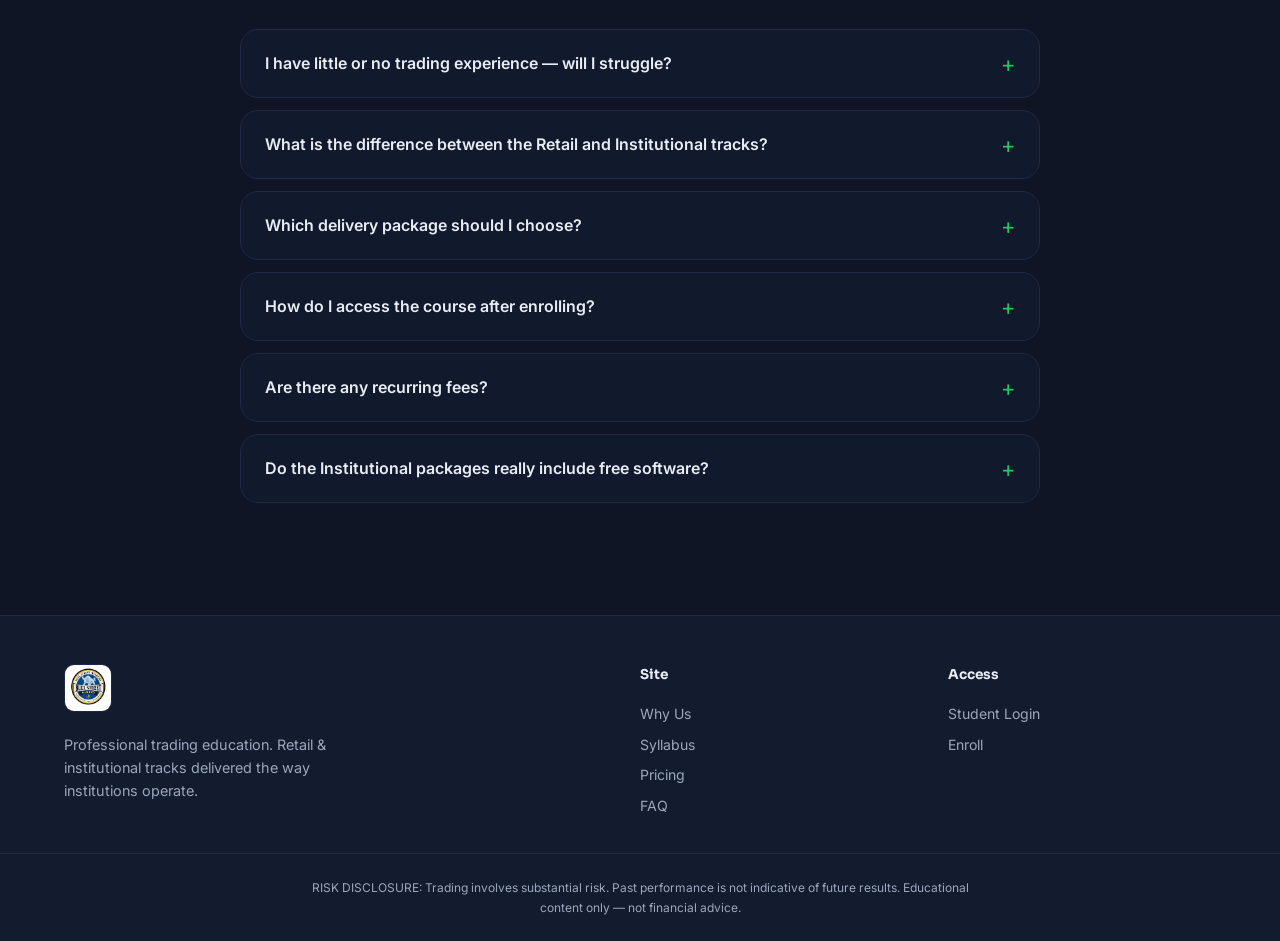
==== commit 0ce8db14: "Replace Target History with Journey/Salesman story section below Salesman Story, mentor-style layout" ====
--- a/index.html
+++ b/index.html
@@ -104,6 +104,24 @@
     </div>
   </section>
 
+  <!-- THE JOURNEY -->
+  <section class="section journey">
+    <div class="container">
+      <div class="journey-grid">
+        <div class="journey-image">
+          <img src="WhatsApp Image 2026-09-05 at 15.00.44.jpeg" alt="Kenny Black — The Journey">
+        </div>
+        <div class="journey-content">
+          <span class="eyebrow">The Journey</span>
+          <h2 class="section-title">The <span class="gradient-text">Salesman Story</span></h2>
+          <p class="journey-text">As a high school vacist, I used to work at Fadula Enterprises, Lira City around early 2024 – Mid 2025, just to show you how much of a regular person I am — nothing deep. I was making <strong>$3/day</strong> with a <strong>$0.50 raise</strong> after working there for months. Did this while learning to trade in the Forex market and was able to make decent profits as a beginner — but as you know, every beginner has their luck.</p>
+          <p class="journey-text">But as I studied for several months, I noticed I was having good profitable days and a few bad days. One thing I did know during this process was that I was learning and making tonnes of progress. I had my <strong>first hundred-dollar days around 2024</strong>, and since then life has just gotten better day by day, as I'm gaining more clarity in trading the markets.</p>
+          <p class="journey-text">My major consistency with a few red days gave me the confidence I needed to put in my time — but I wasn't sure if it was the right time yet. This was a time in my life which required the <strong>biggest leap of FAITH</strong> regardless, but having an Entrepreneur mindset — <strong>now I'm all about the risk.</strong></p>
+        </div>
+      </div>
+    </div>
+  </section>
+
   <!-- ABOUT / WHY US -->
   <section class="section about" id="about">
     <div class="container">
@@ -172,20 +190,6 @@
             </div>
           </div>
         </div>
-      </div>
-    </div>
-  </section>
-
-  <!-- YOUR TARGET HISTORY -->
-  <section class="section target-history">
-    <div class="container">
-      <div class="section-head">
-        <span class="eyebrow">Track Record</span>
-        <h2 class="section-title">Your <span class="gradient-text">Target History</span></h2>
-        <p class="section-sub">Real results. Real progress. This is what consistent trading education looks like in practice.</p>
-      </div>
-      <div class="target-image-wrapper">
-        <img src="WhatsApp Image 2026-09-05 at 15.00.44.jpeg" alt="Trading performance and target history" class="target-image">
       </div>
     </div>
   </section>
--- a/styles.css
+++ b/styles.css
@@ -308,21 +308,23 @@
 .mentor-highlight strong { display: block; font-family: 'Sora', sans-serif; font-size: 0.95rem; margin-bottom: 2px; }
 .mentor-highlight p { color: var(--text-muted); font-size: 0.88rem; margin: 0; }
 
-/* ---------- TARGET HISTORY ---------- */
-
-.target-history { background: var(--bg); }
-.target-image-wrapper {
-  max-width: 900px;
-  margin: 0 auto;
-  text-align: center;
-}
-.target-image {
+/* ---------- JOURNEY ---------- */
+
+.journey { background: var(--bg); }
+.journey-grid { display: grid; grid-template-columns: 0.8fr 1.2fr; gap: 48px; align-items: center; }
+.journey-image { text-align: center; }
+.journey-image img {
   width: 100%;
+  max-width: 380px;
   border-radius: var(--radius);
-  border: 2px solid var(--border);
-  box-shadow: var(--shadow);
+  border: 2px solid var(--gold);
+  box-shadow: 0 0 40px rgba(212,175,55,0.15);
   object-fit: cover;
 }
+.journey-content .section-title { text-align: left; margin-bottom: 20px; }
+.journey-text { color: var(--text-muted); font-size: 1.02rem; line-height: 1.7; margin-bottom: 18px; }
+.journey-text:last-child { margin-bottom: 0; }
+.journey-text strong { color: var(--text); }
 
 /* ---------- TRACKS ---------- */
 
@@ -753,6 +755,10 @@
   .mentor-content .section-title { text-align: center; }
   .mentor-content { text-align: center; }
   .mentor-highlights { max-width: 500px; margin: 0 auto; }
+  .journey-grid { grid-template-columns: 1fr; }
+  .journey-image { order: -1; }
+  .journey-content .section-title { text-align: center; }
+  .journey-content { text-align: center; }
   .tracks-grid { grid-template-columns: 1fr; }
   .week-grid { grid-template-columns: 1fr; }
   .price-grid { grid-template-columns: 1fr; }
@@ -787,6 +793,7 @@
   .card { padding: 22px; }
   .about-me-image img { max-width: 280px; }
   .mentor-image img { max-width: 280px; }
+  .journey-image img { max-width: 280px; }
   .tab-btn { padding: 10px 18px; font-size: 0.85rem; }
   .inst-vol { font-size: 2.1rem; }
   .funnel-step { min-width: 100%; }
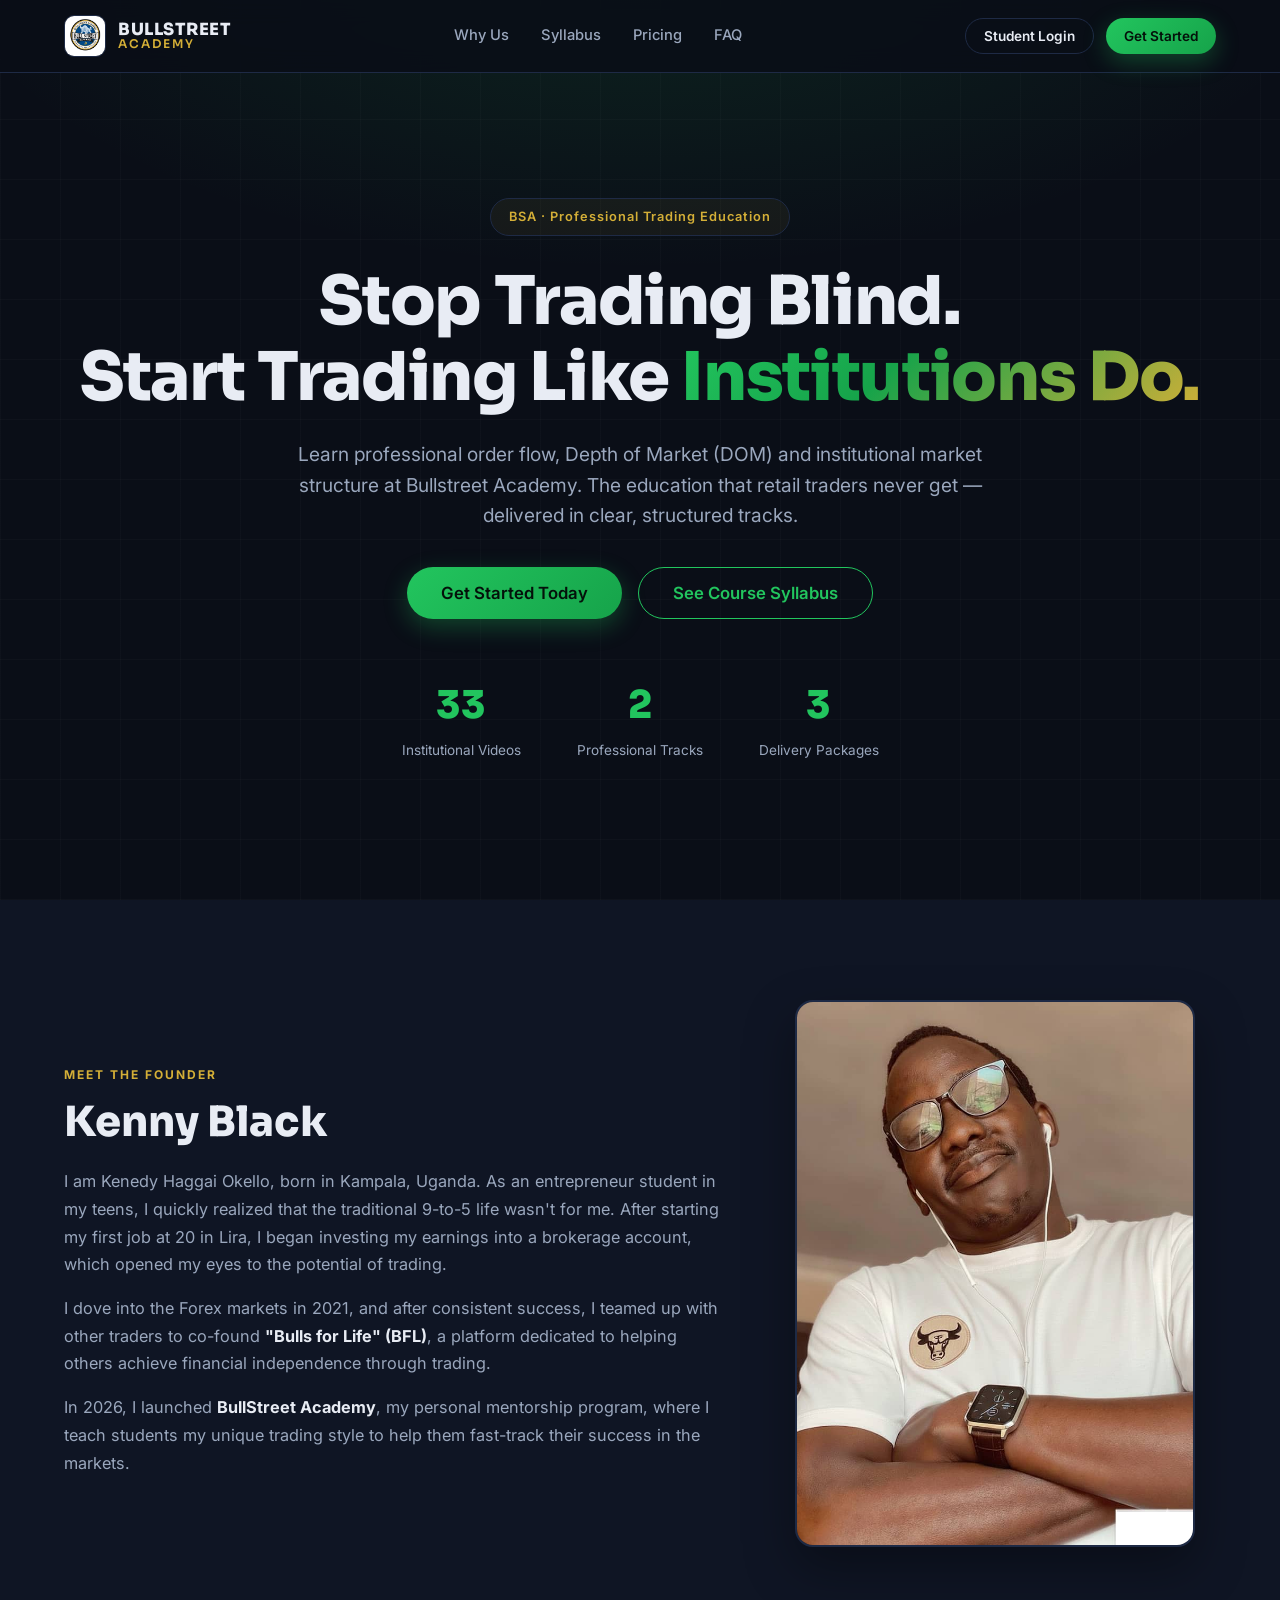
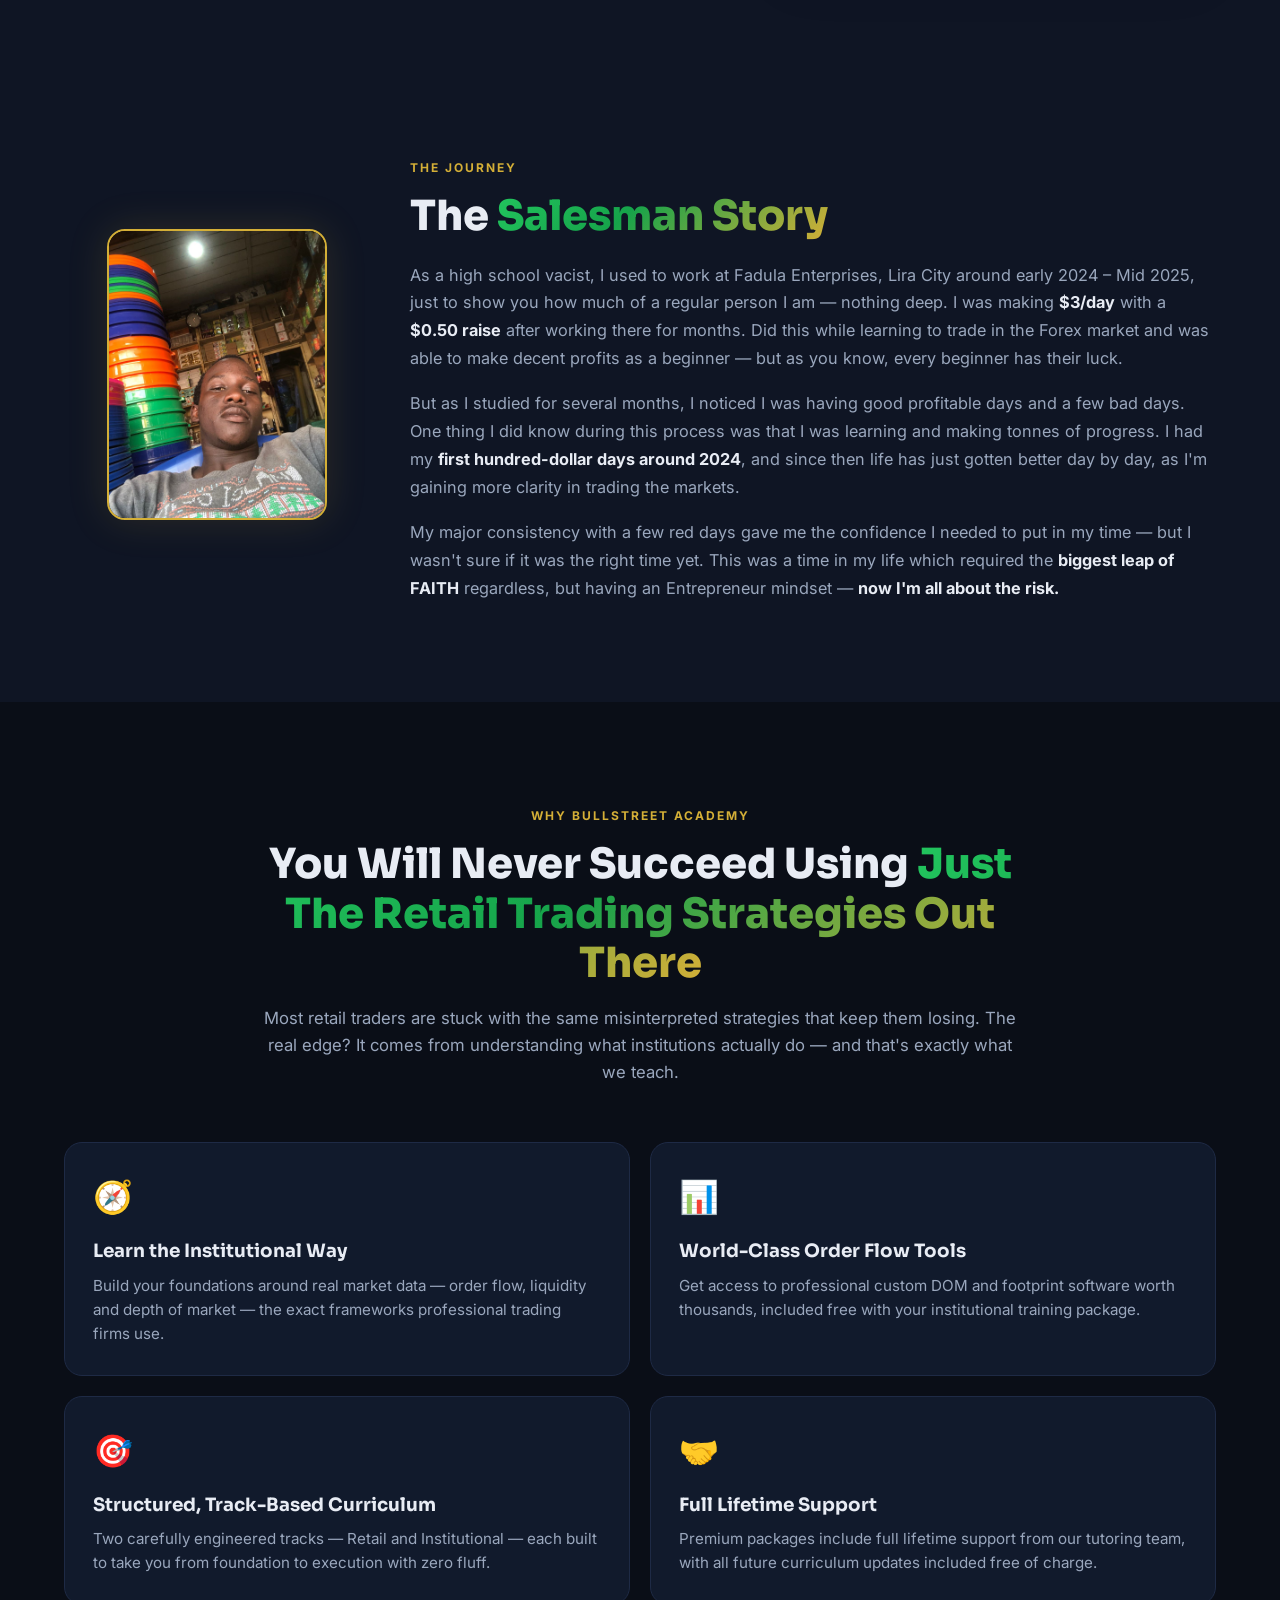
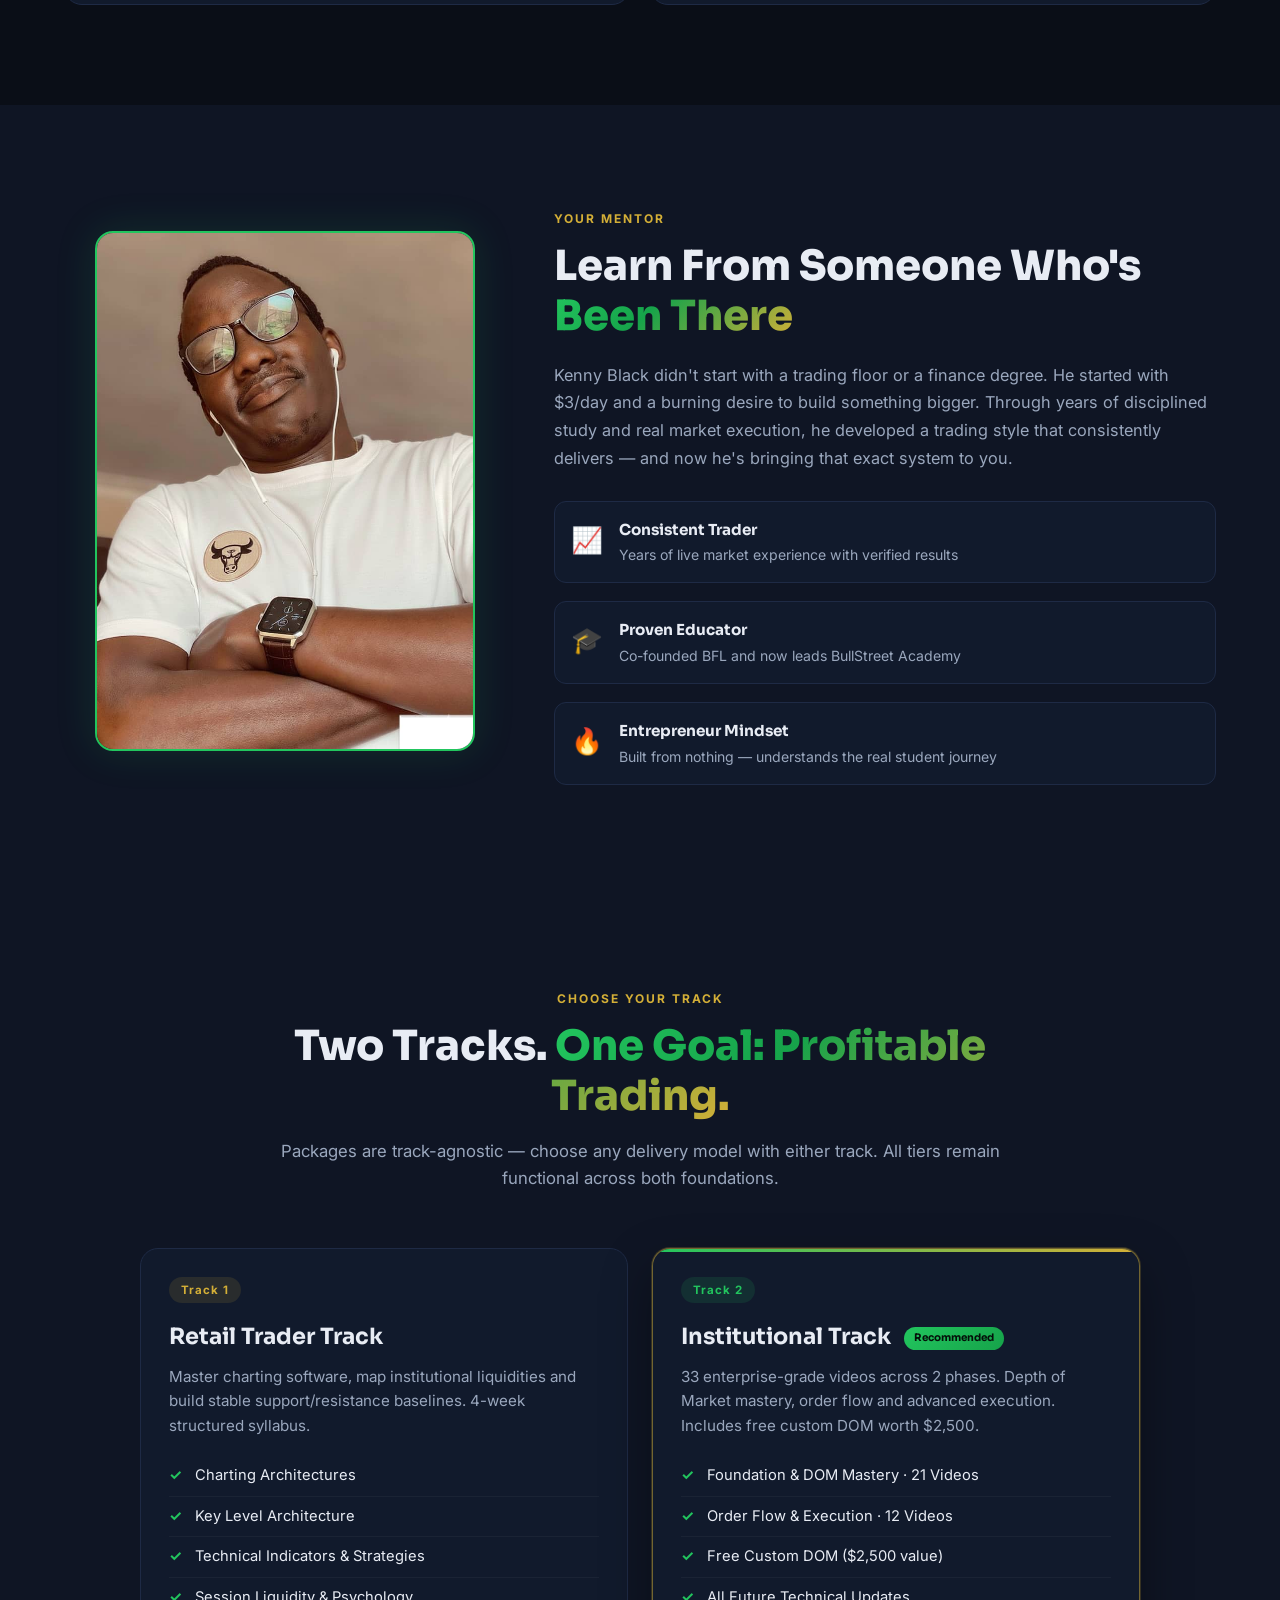
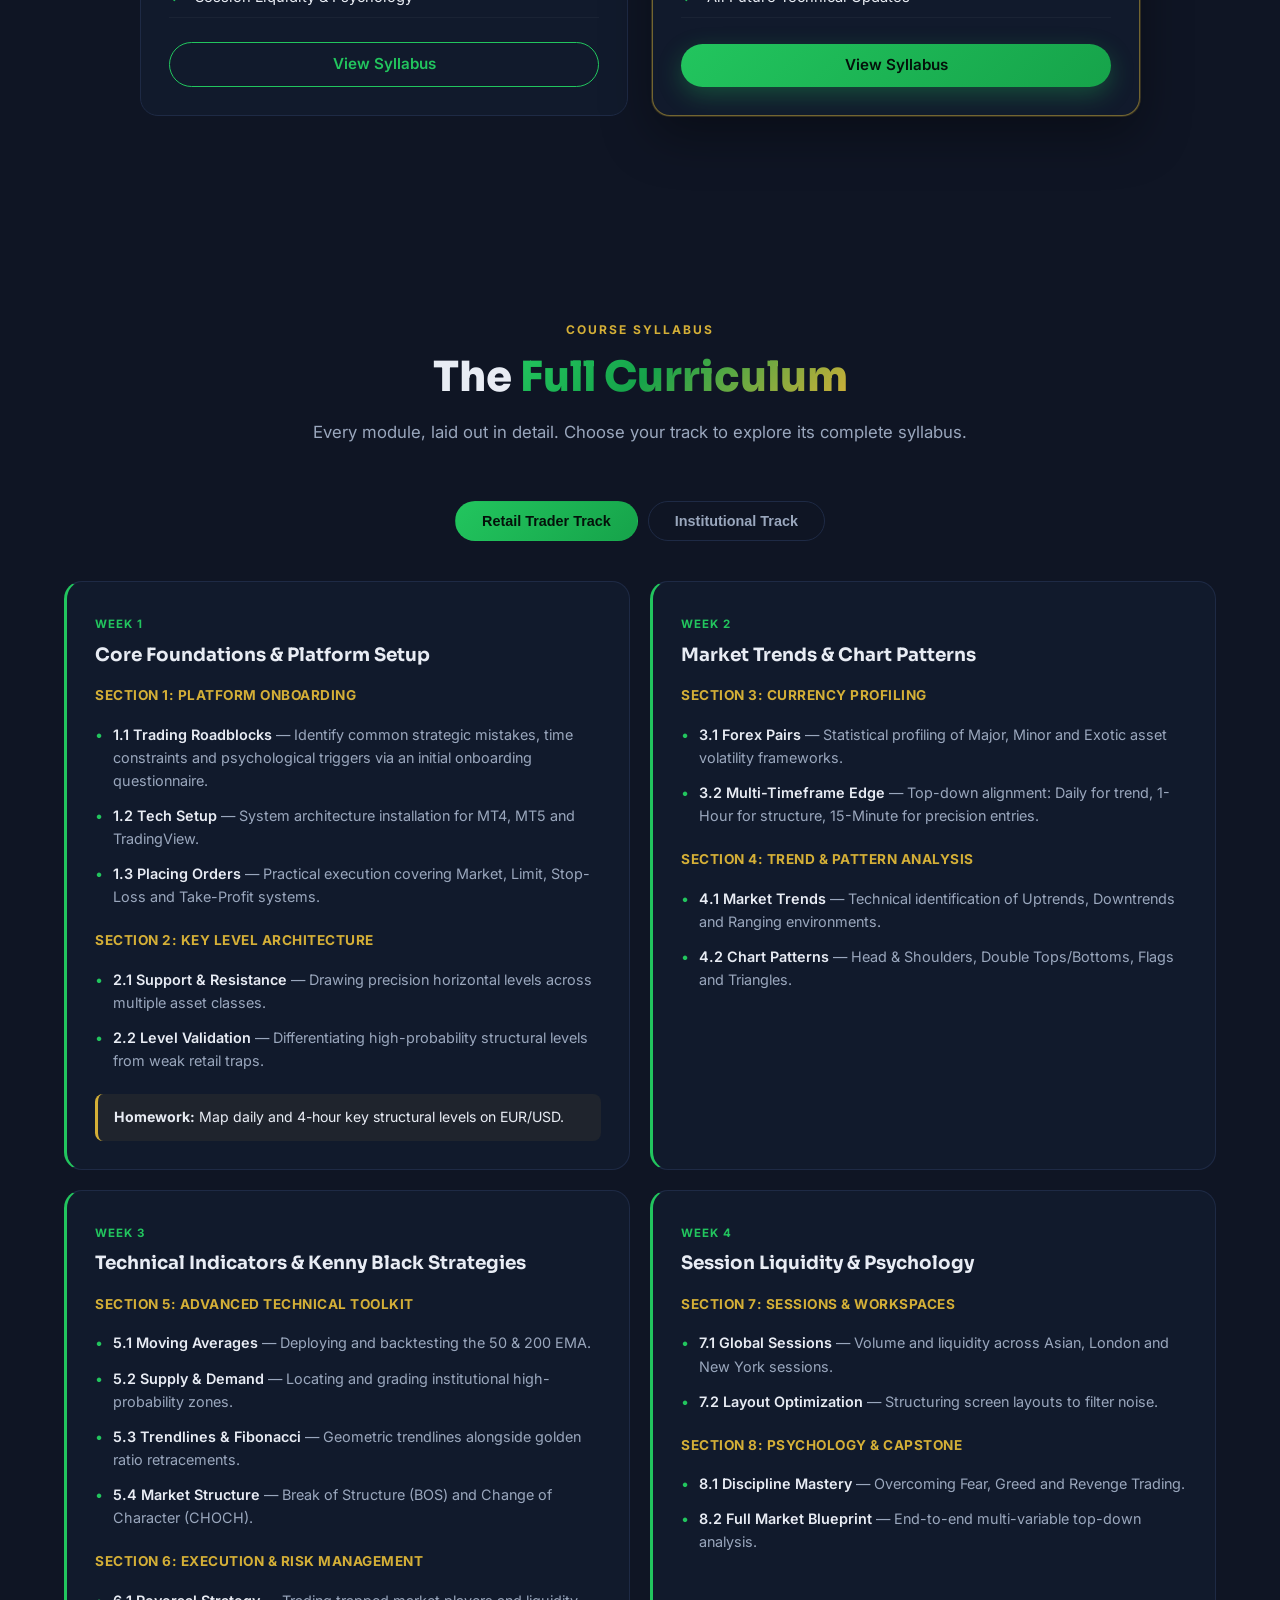
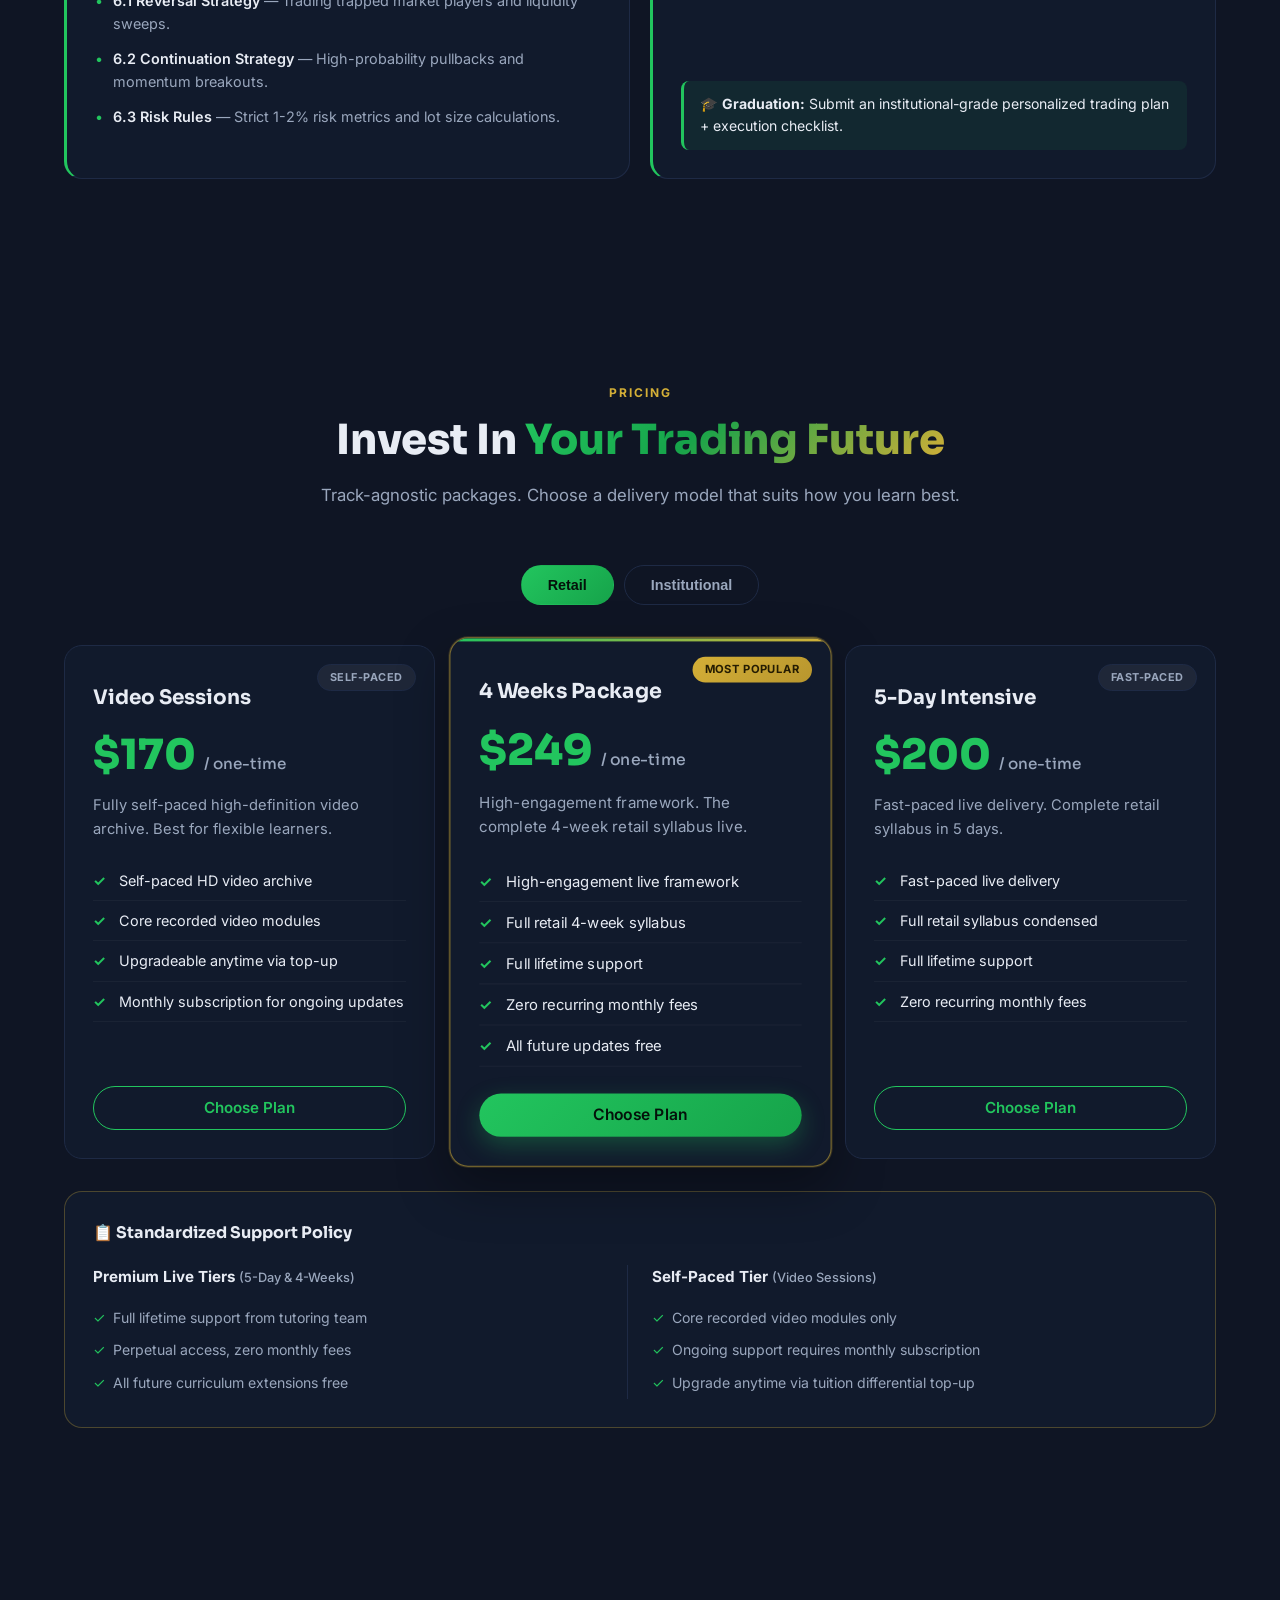
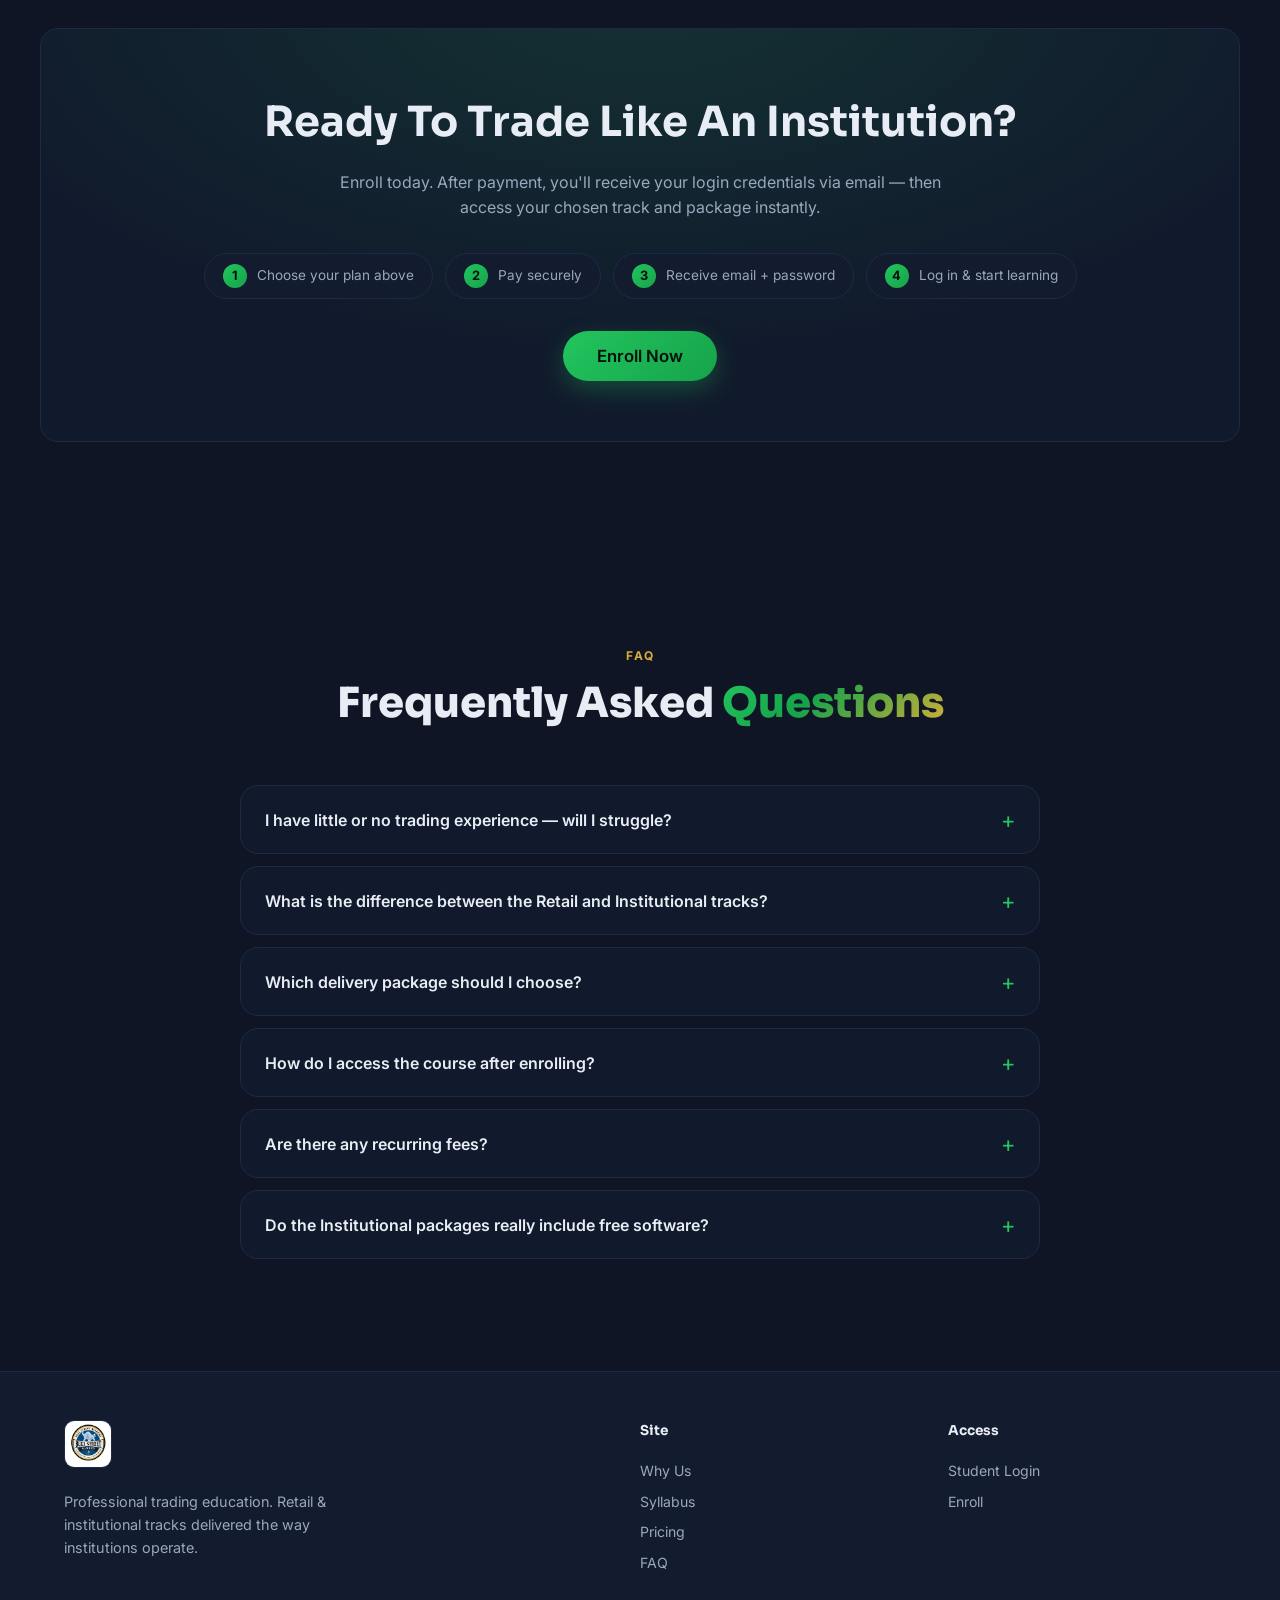
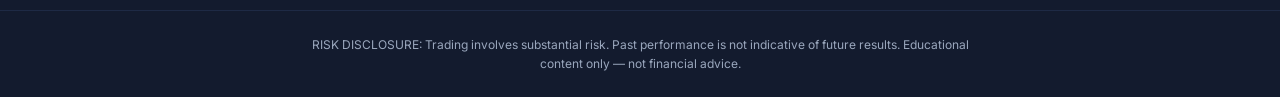
==== commit 424acc42: "Remove text-only Salesman Story section, keep only the Journey section with image" ====
--- a/index.html
+++ b/index.html
@@ -89,21 +89,6 @@
     </div>
   </section>
 
-  <!-- THE SALESMAN STORY -->
-  <section class="section salesman-story">
-    <div class="container">
-      <div class="section-head">
-        <span class="eyebrow">The Journey</span>
-        <h2 class="section-title">The <span class="gradient-text">Salesman Story</span></h2>
-      </div>
-      <div class="story-content card">
-        <p class="story-text">As a high school vacist, I used to work at Fadula Enterprises, Lira City around early 2024 – Mid 2025, just to show you how much of a regular person I am — nothing deep. I was making <strong>$3/day</strong> with a <strong>$0.50 raise</strong> after working there for months. Did this while learning to trade in the Forex market and was able to make decent profits as a beginner — but as you know, every beginner has their luck.</p>
-        <p class="story-text">But as I studied for several months, I noticed I was having good profitable days and a few bad days. One thing I did know during this process was that I was learning and making tonnes of progress. I had my <strong>first hundred-dollar days around 2024</strong>, and since then life has just gotten better day by day, as I'm gaining more clarity in trading the markets.</p>
-        <p class="story-text">My major consistency with a few red days gave me the confidence I needed to put in my time — but I wasn't sure if it was the right time yet. This was a time in my life which required the <strong>biggest leap of FAITH</strong> regardless, but having an Entrepreneur mindset — <strong>now I'm all about the risk.</strong></p>
-      </div>
-    </div>
-  </section>
-
   <!-- THE JOURNEY -->
   <section class="section journey">
     <div class="container">
--- a/styles.css
+++ b/styles.css
@@ -269,14 +269,6 @@
   object-fit: cover;
 }
 
-/* ---------- SALESMAN STORY ---------- */
-
-.salesman-story { background: var(--bg); }
-.story-content { max-width: 860px; margin: 0 auto; border-left: 3px solid var(--gold); }
-.story-text { color: var(--text-muted); font-size: 1.02rem; line-height: 1.8; margin-bottom: 18px; }
-.story-text:last-child { margin-bottom: 0; }
-.story-text strong { color: var(--text); }
-
 /* ---------- MENTOR ---------- */
 
 .mentor { background: var(--bg-2); }
@@ -311,11 +303,11 @@
 /* ---------- JOURNEY ---------- */
 
 .journey { background: var(--bg); }
-.journey-grid { display: grid; grid-template-columns: 0.8fr 1.2fr; gap: 48px; align-items: center; }
+.journey-grid { display: grid; grid-template-columns: 0.55fr 1.45fr; gap: 40px; align-items: center; }
 .journey-image { text-align: center; }
 .journey-image img {
   width: 100%;
-  max-width: 380px;
+  max-width: 220px;
   border-radius: var(--radius);
   border: 2px solid var(--gold);
   box-shadow: 0 0 40px rgba(212,175,55,0.15);
@@ -793,7 +785,7 @@
   .card { padding: 22px; }
   .about-me-image img { max-width: 280px; }
   .mentor-image img { max-width: 280px; }
-  .journey-image img { max-width: 280px; }
+  .journey-image img { max-width: 180px; }
   .tab-btn { padding: 10px 18px; font-size: 0.85rem; }
   .inst-vol { font-size: 2.1rem; }
   .funnel-step { min-width: 100%; }
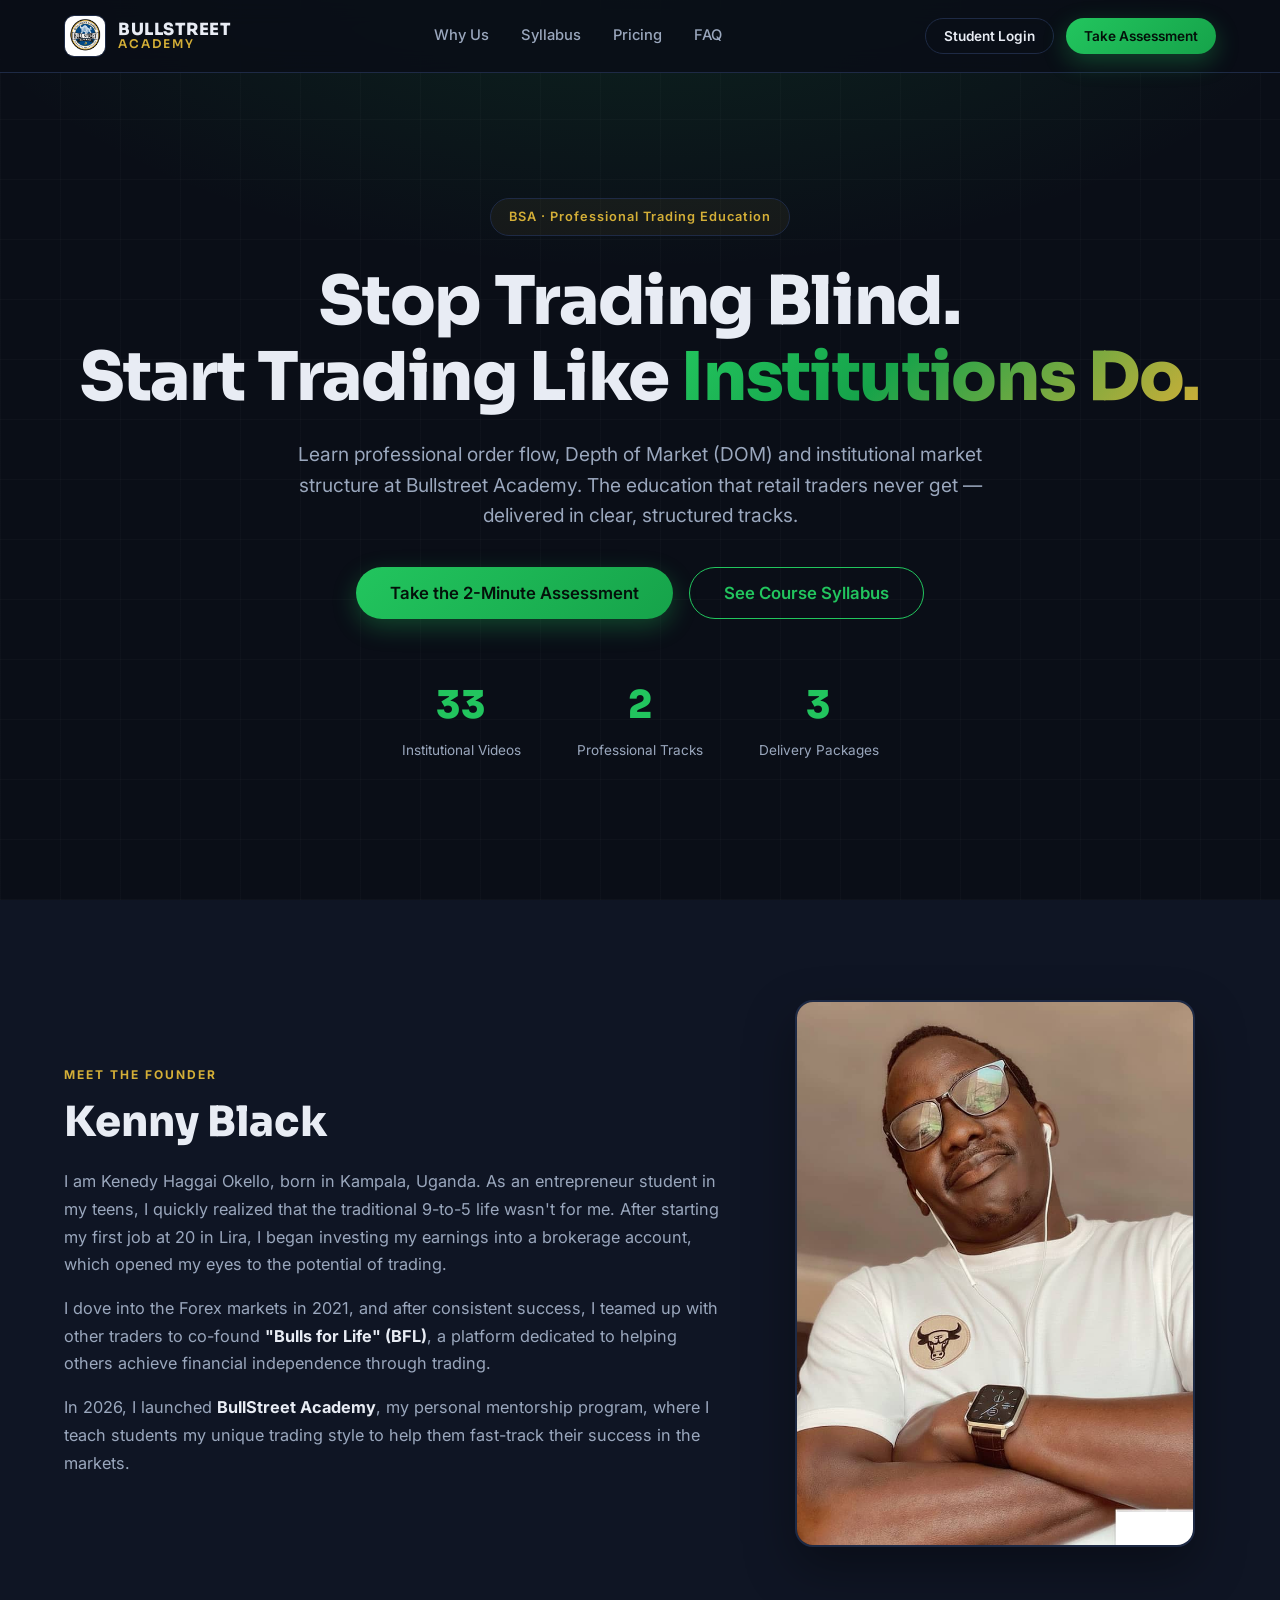
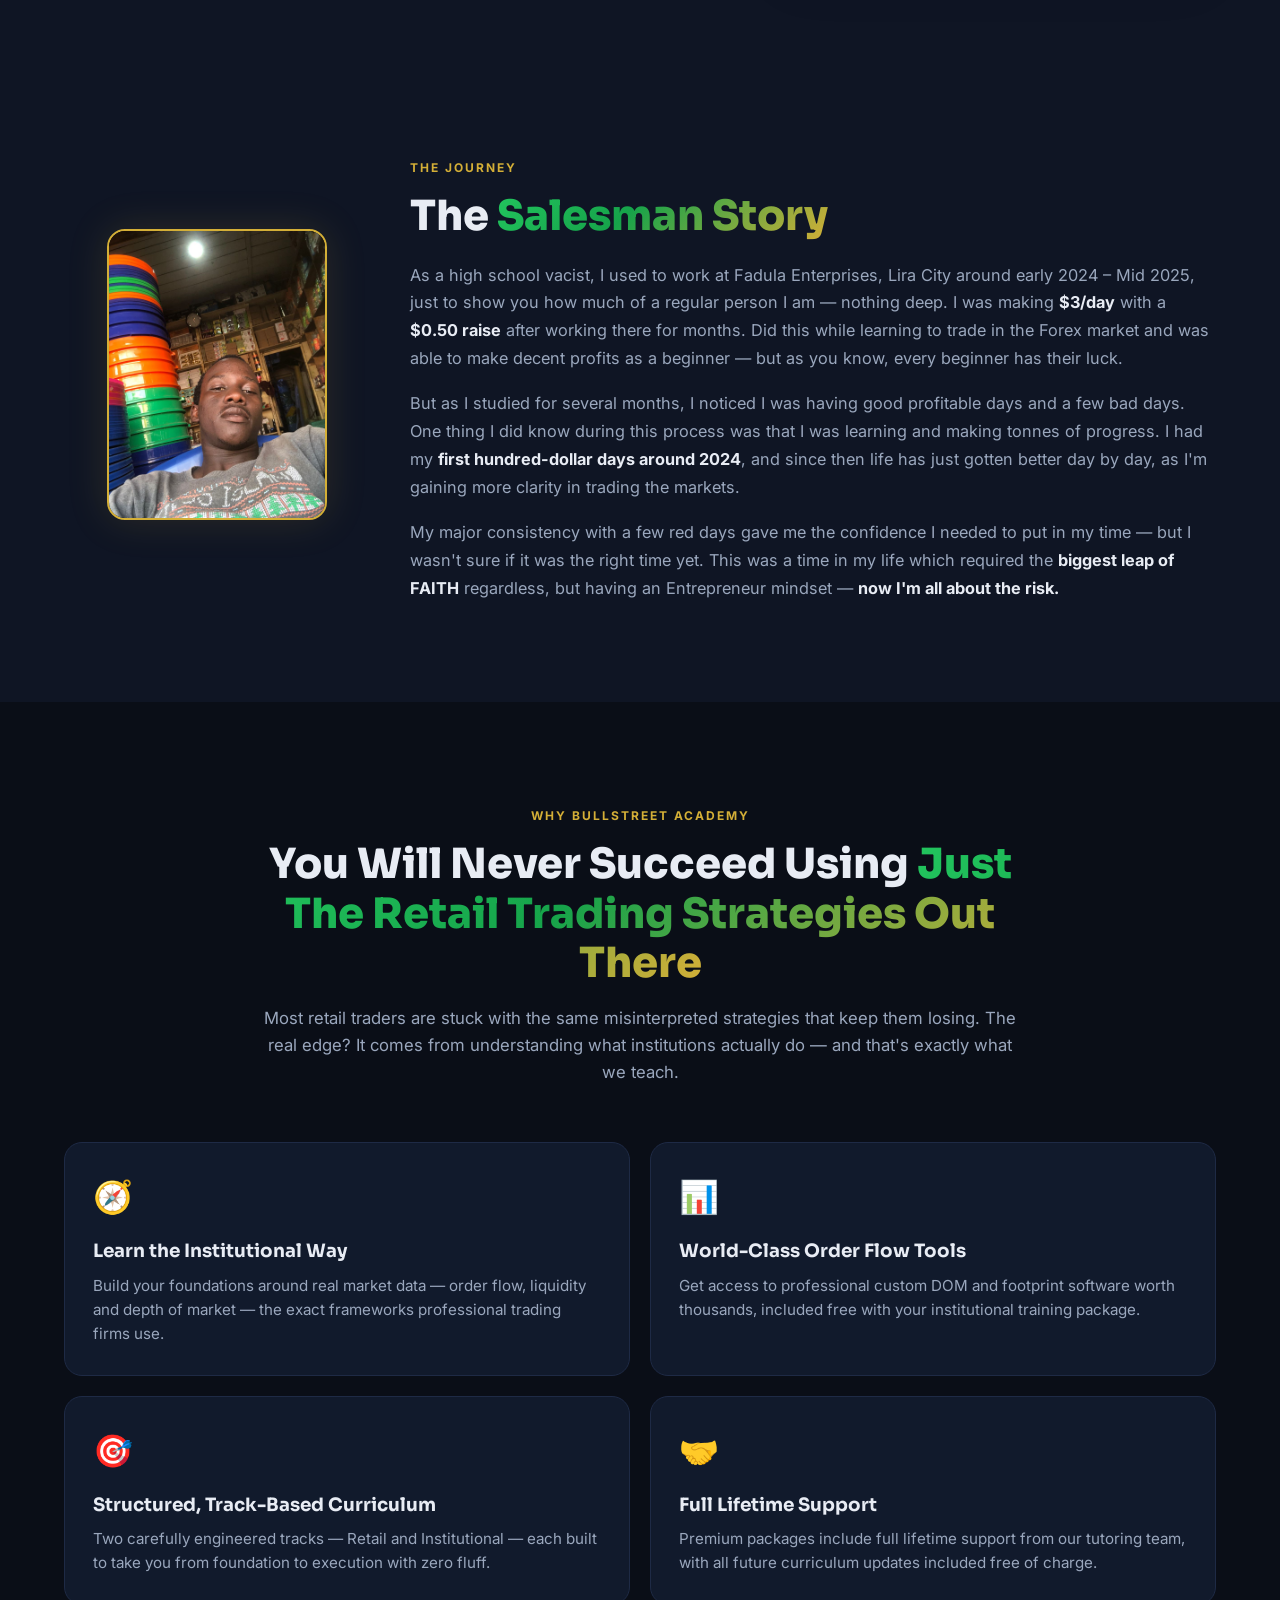
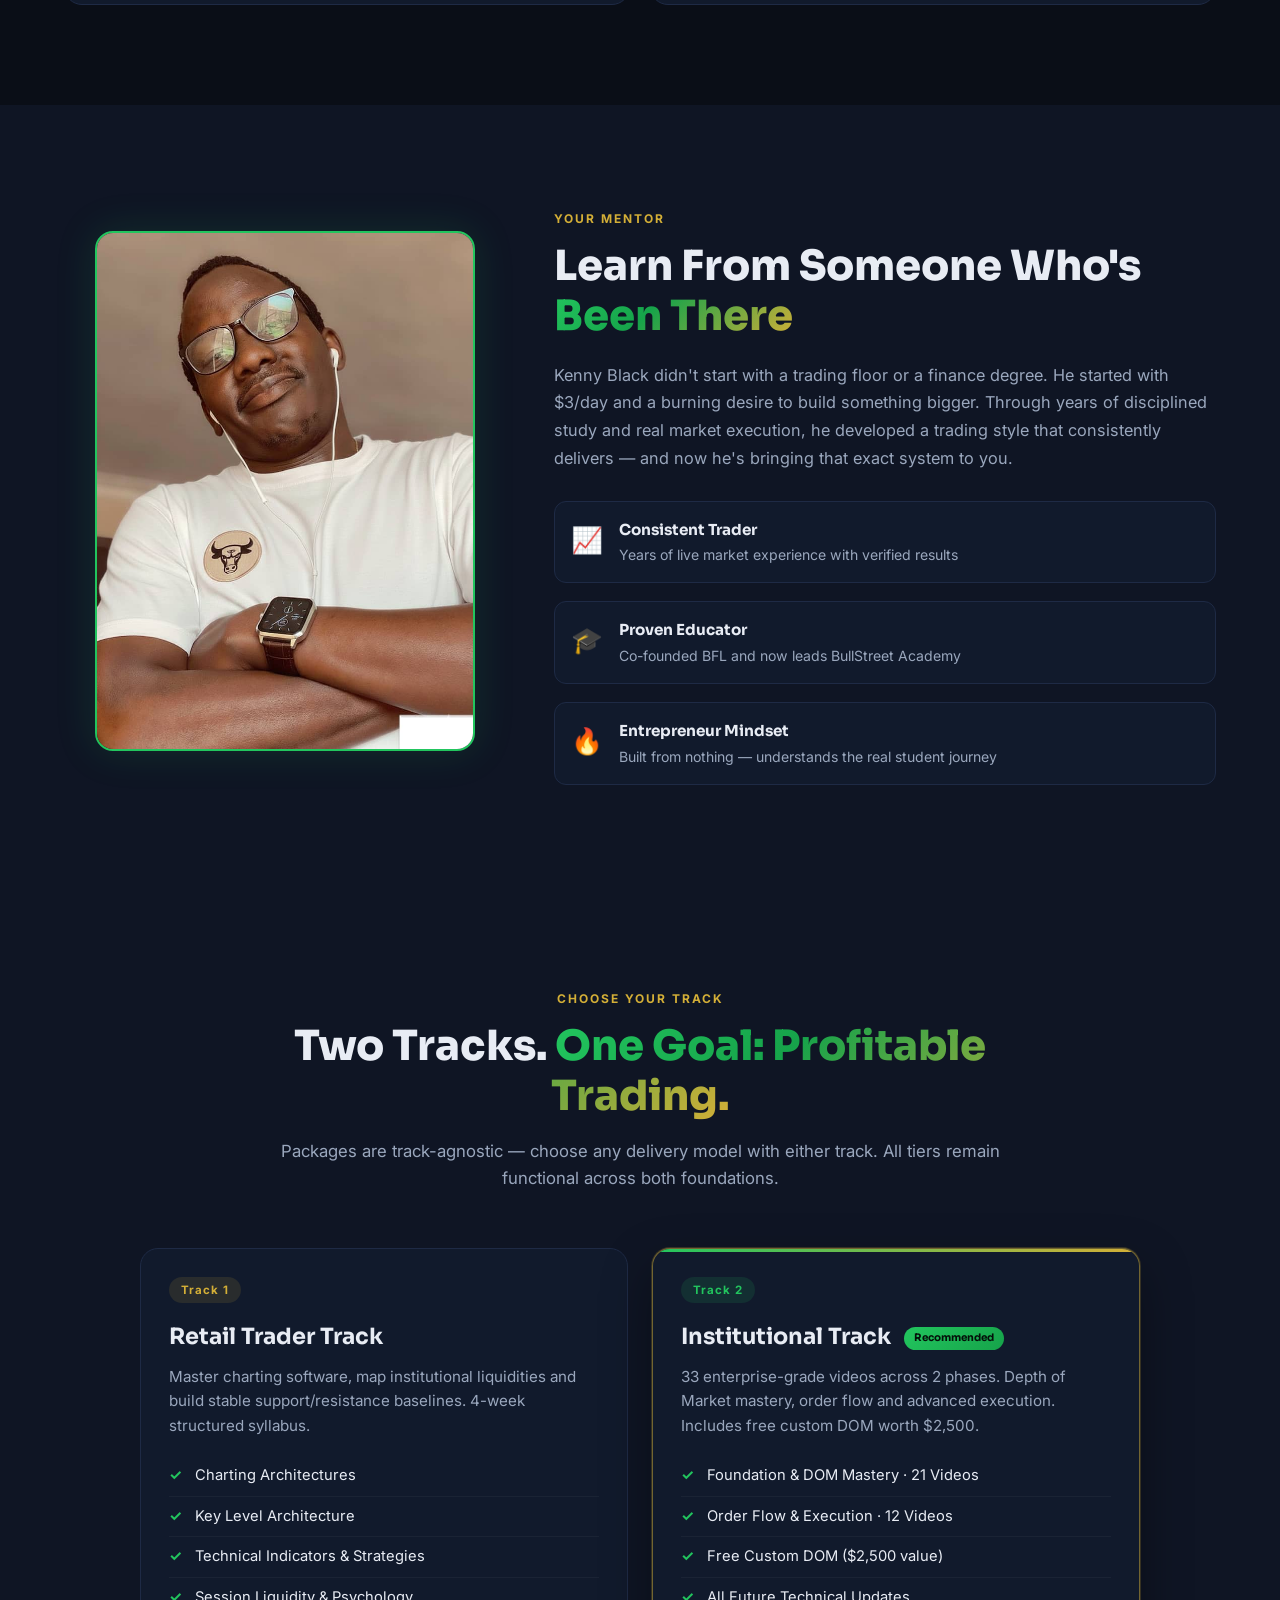
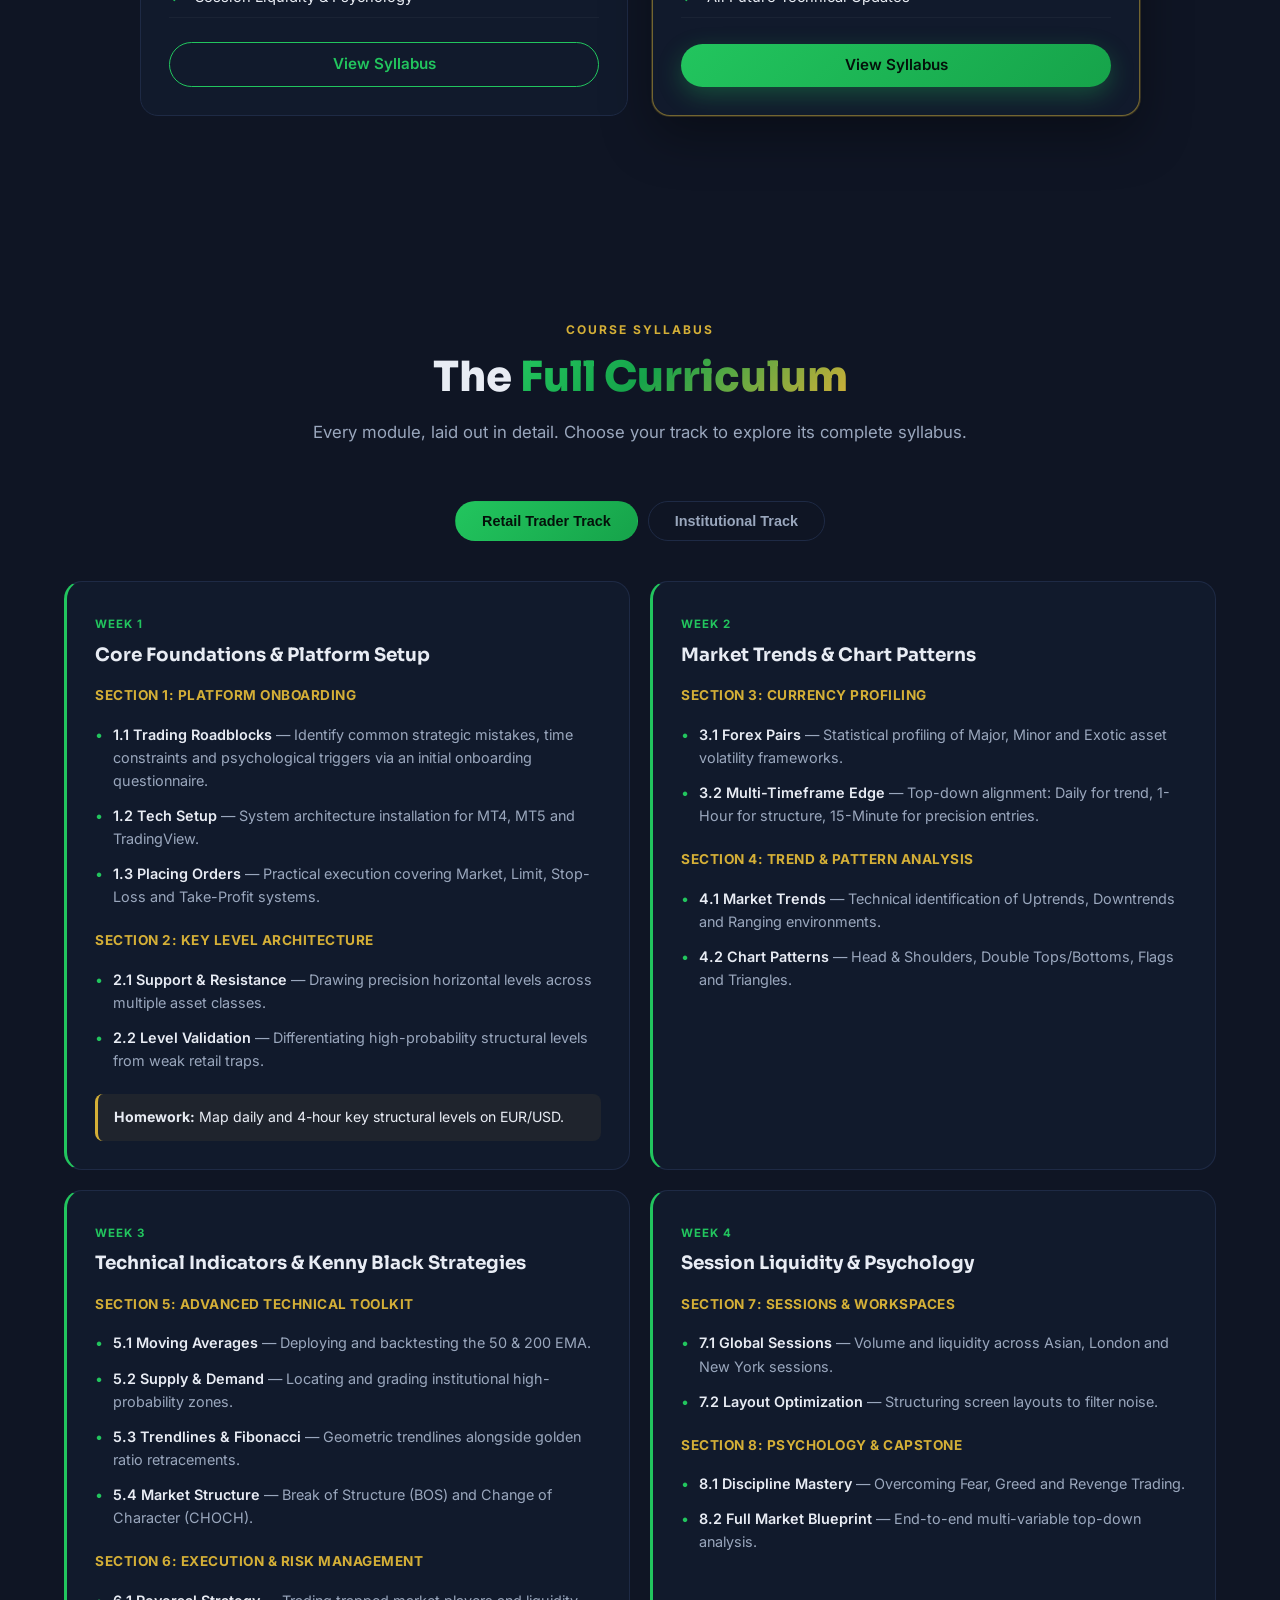
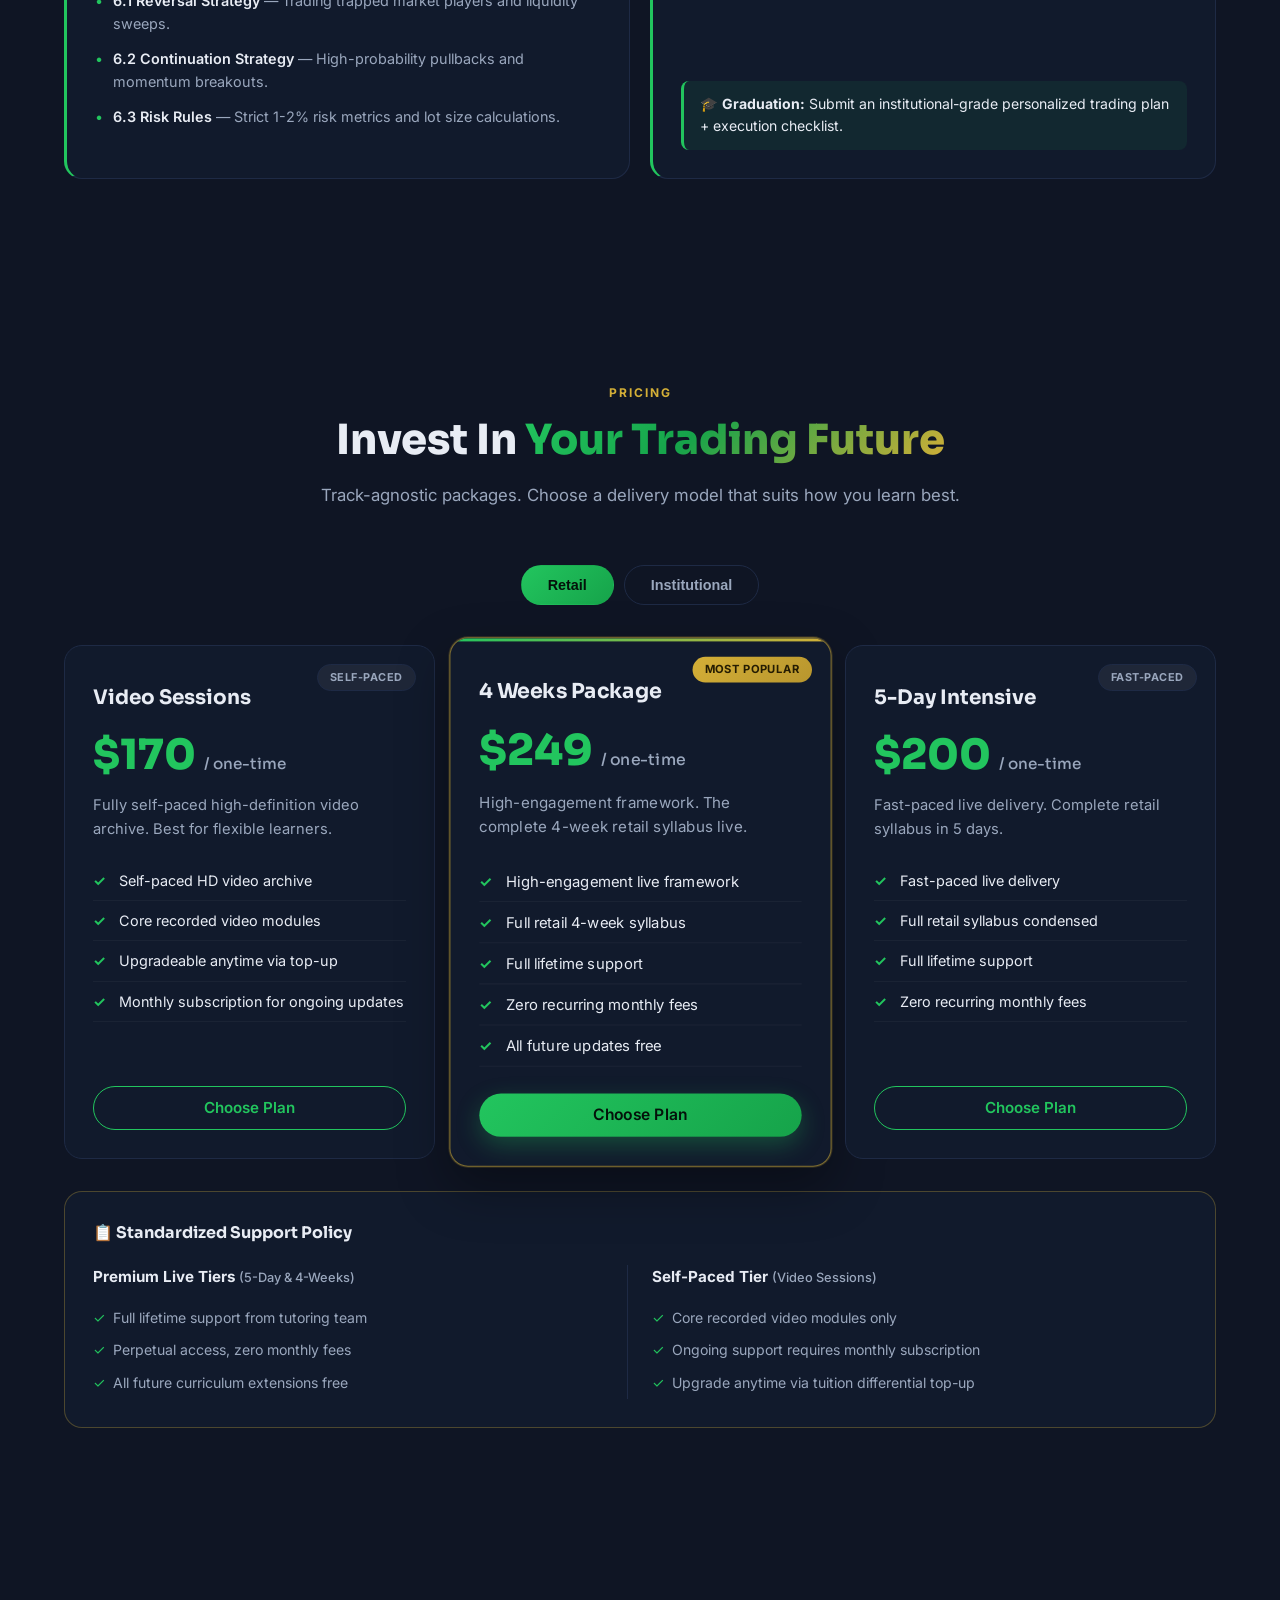
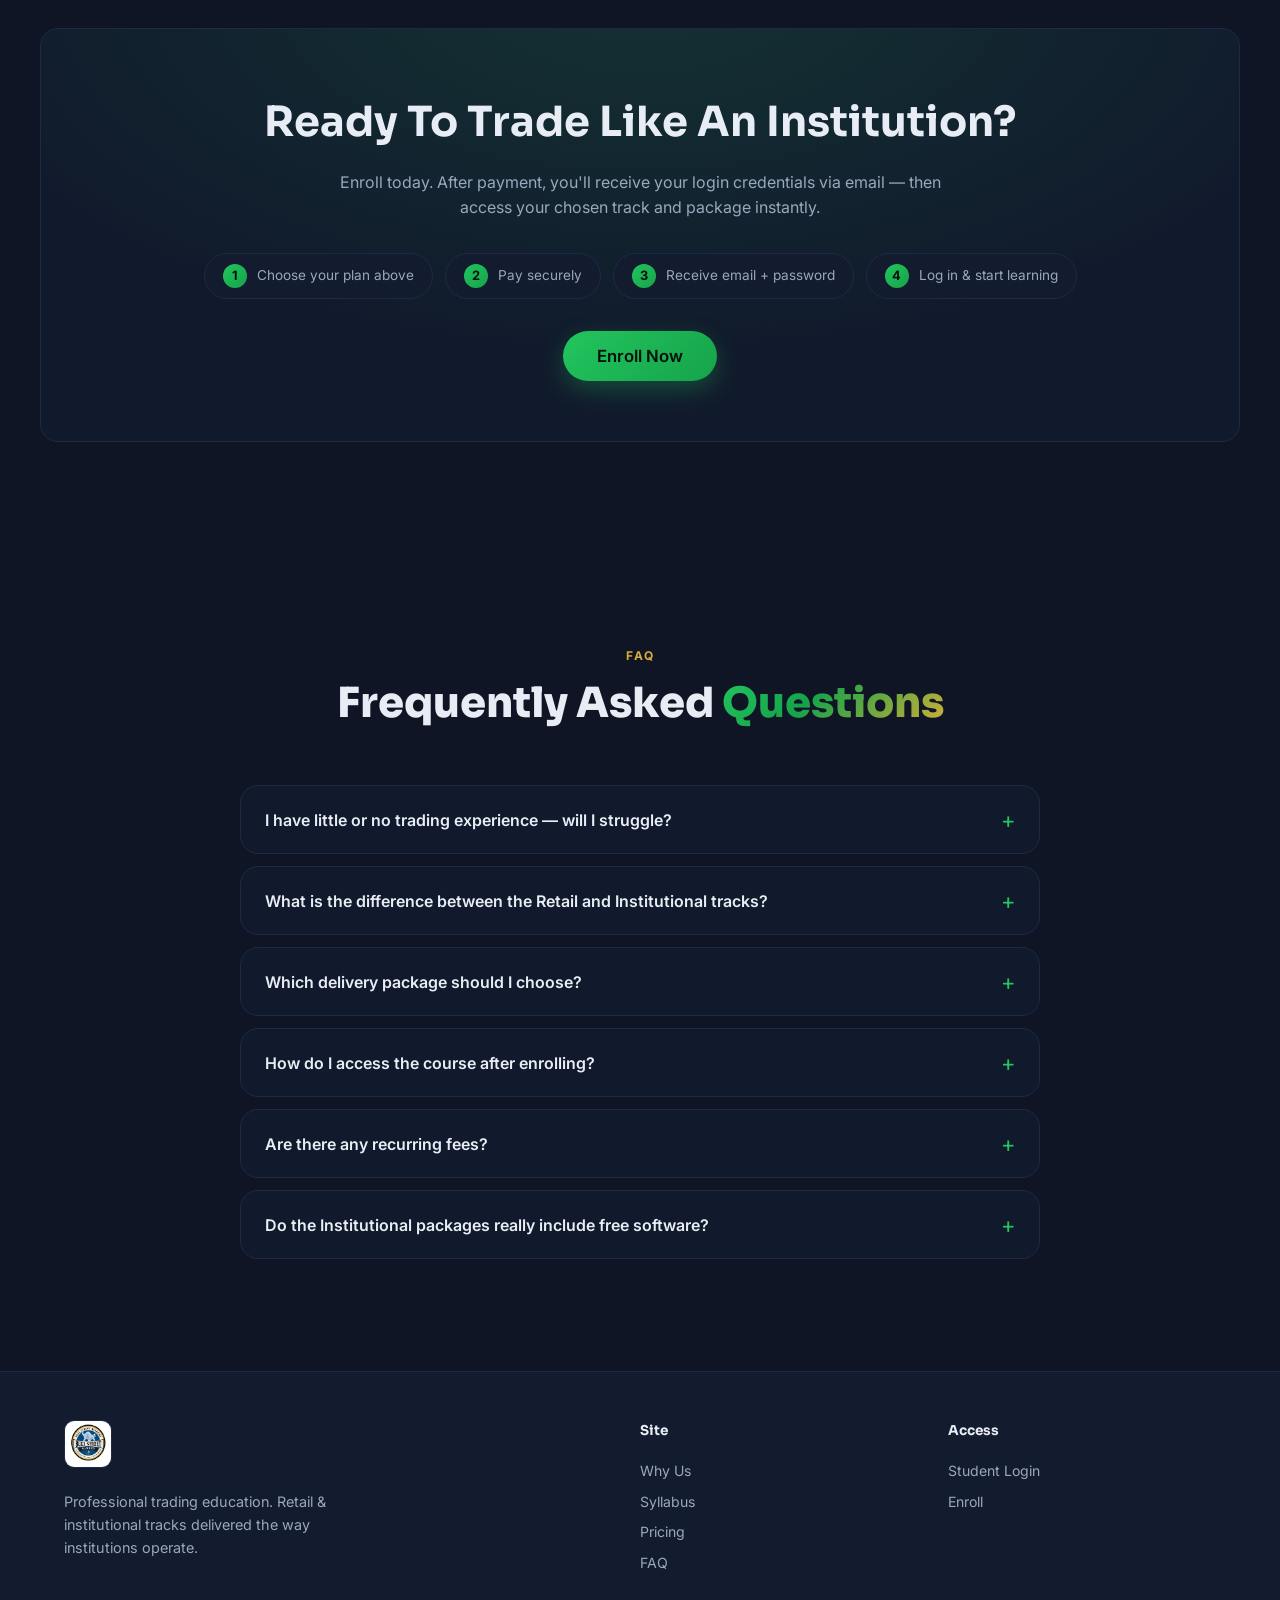
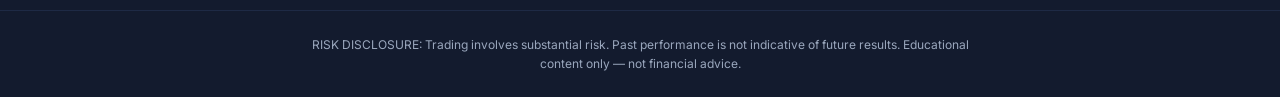
==== commit 44d53060: "Add Supabase-powered assessment + task/grading system (Trading Rehab) - Add /app pages: login, signu" ====
--- a/index.html
+++ b/index.html
@@ -28,7 +28,7 @@
       </nav>
       <div class="nav-actions">
         <a href="#" class="btn btn-ghost btn-sm" id="nav-login-btn">Student Login</a>
-        <a href="#pricing" class="btn btn-primary btn-sm">Get Started</a>
+        <a href="app/assessment.html" class="btn btn-primary btn-sm">Take Assessment</a>
       </div>
       <button class="nav-toggle" id="nav-toggle" aria-label="Menu">
         <span></span><span></span><span></span>
@@ -51,7 +51,7 @@
       <h1 class="hero-title">Stop Trading Blind.<br>Start Trading Like <span class="gradient-text">Institutions Do.</span></h1>
       <p class="hero-sub">Learn professional order flow, Depth of Market (DOM) and institutional market structure at Bullstreet Academy. The education that retail traders never get — delivered in clear, structured tracks.</p>
       <div class="hero-cta">
-        <a href="#pricing" class="btn btn-primary btn-lg">Get Started Today</a>
+        <a href="app/assessment.html" class="btn btn-primary btn-lg">Take the 2-Minute Assessment</a>
         <a href="#syllabus" class="btn btn-outline btn-lg">See Course Syllabus</a>
       </div>
       <div class="hero-stats">
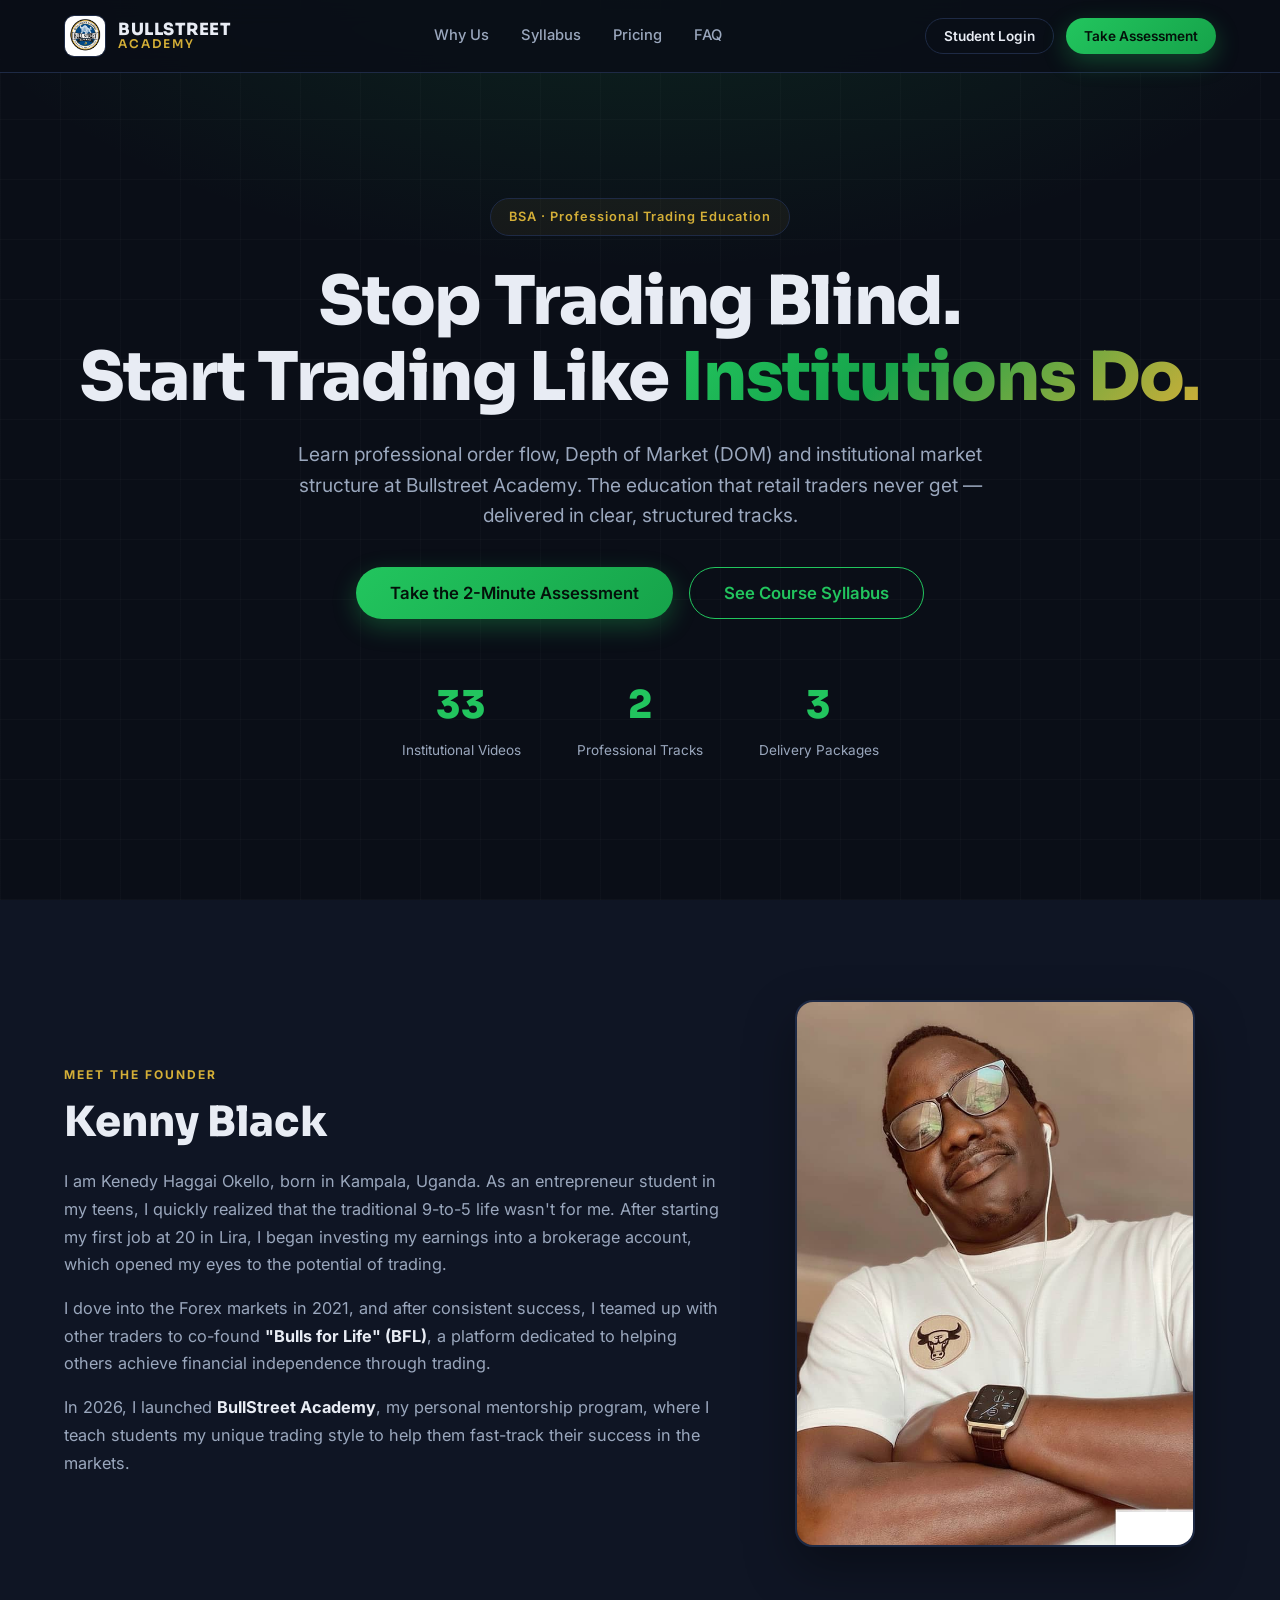
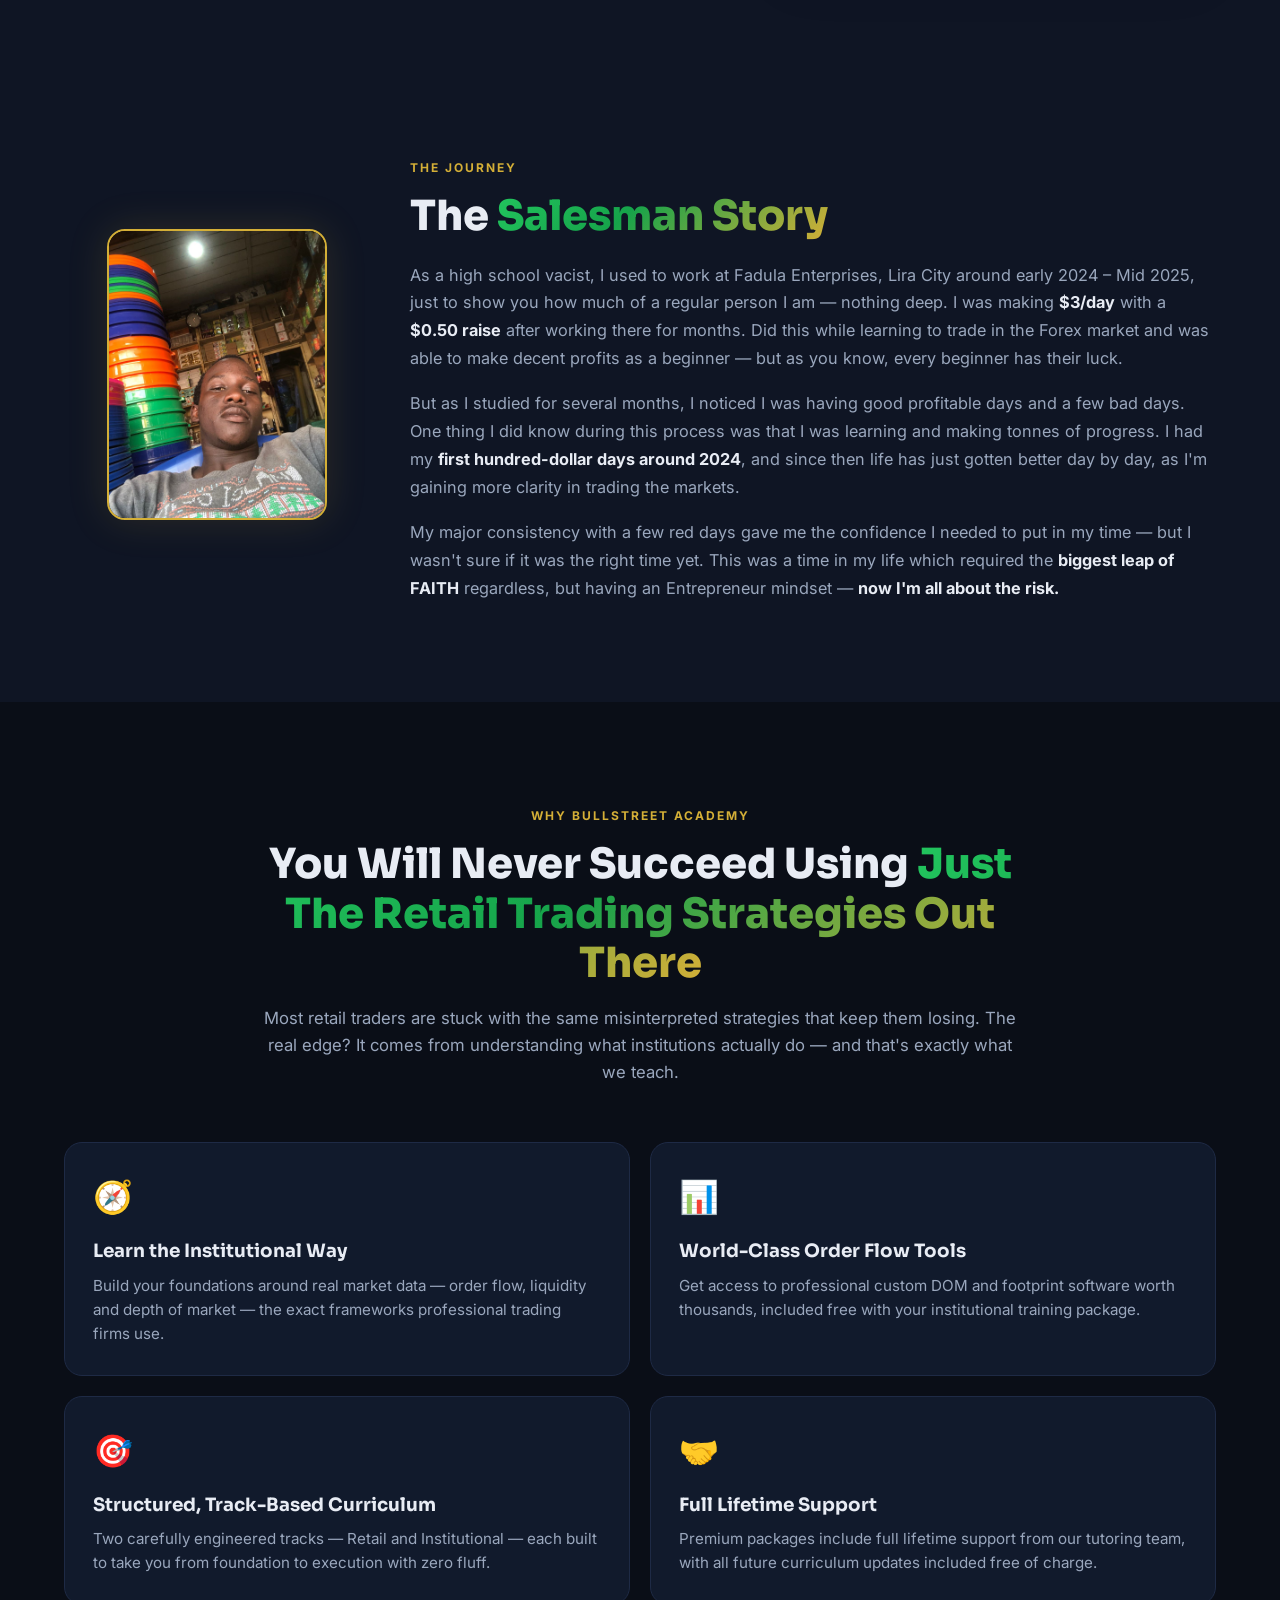
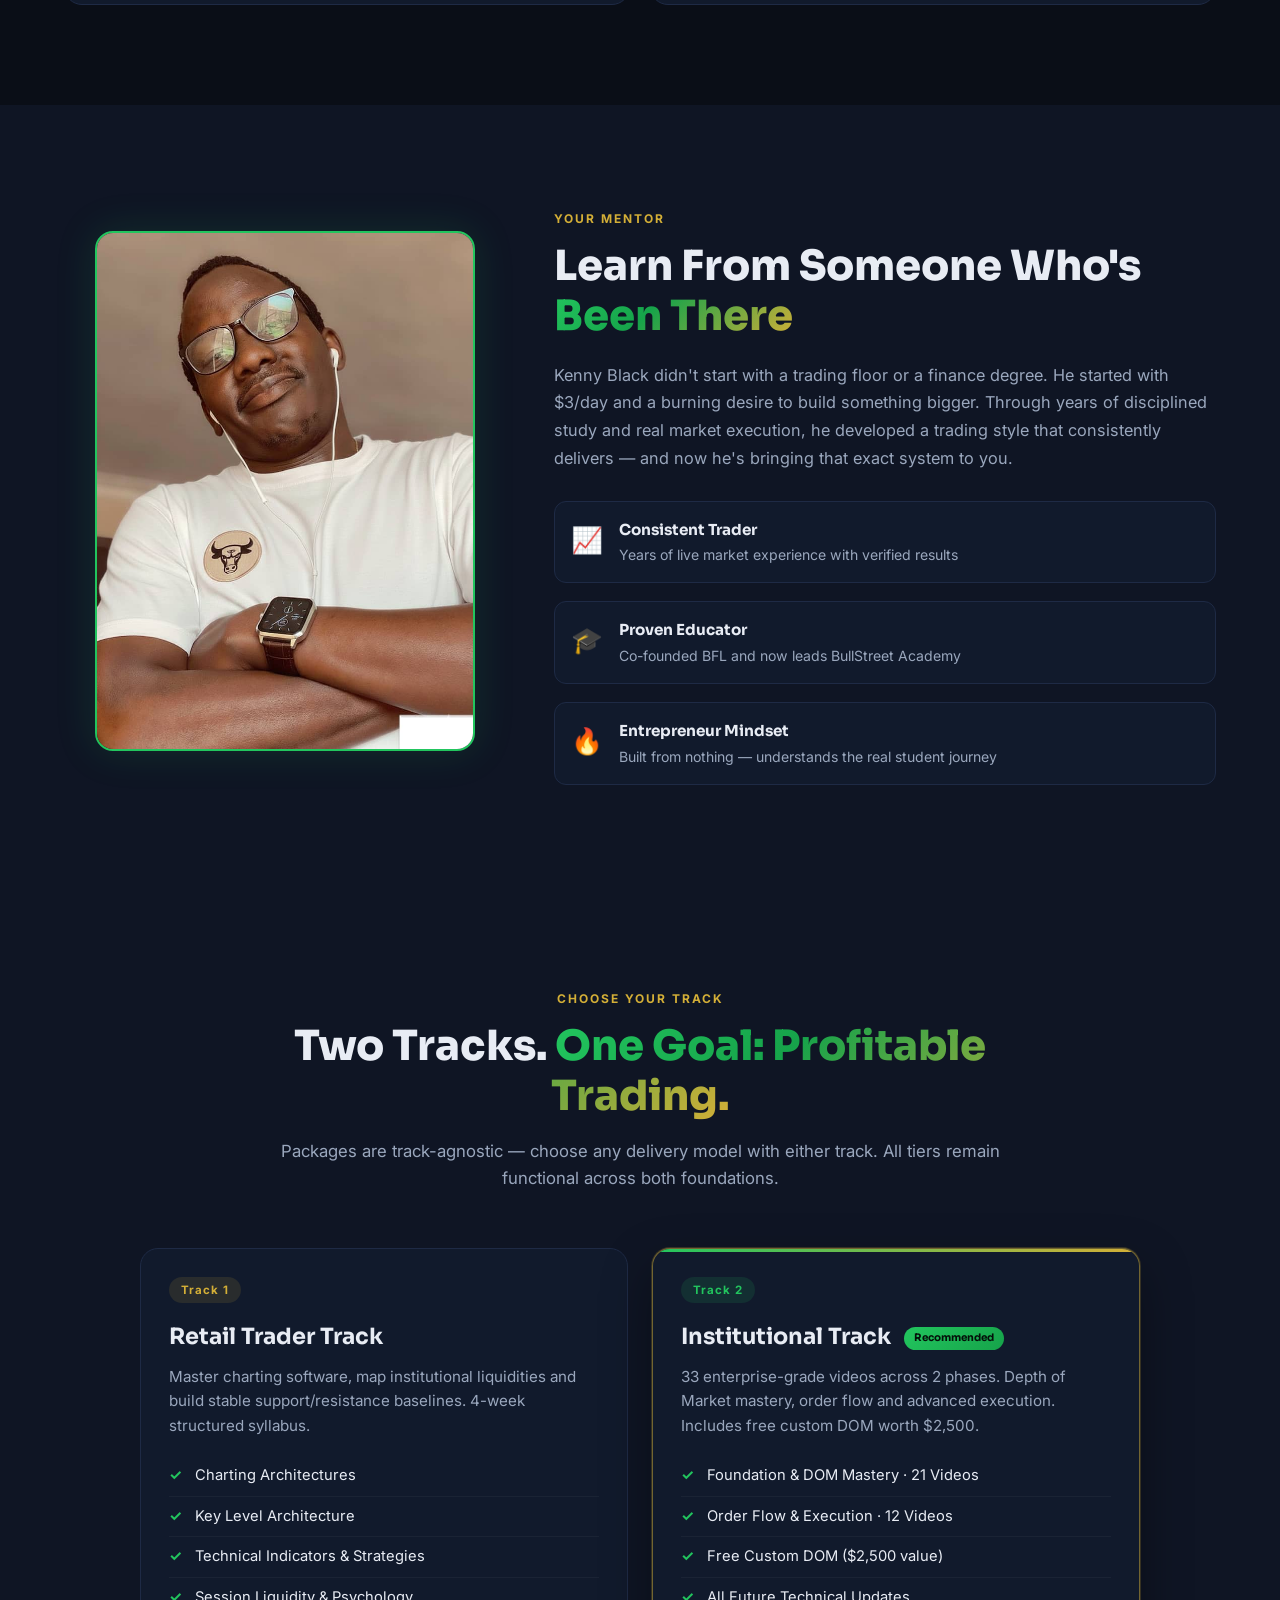
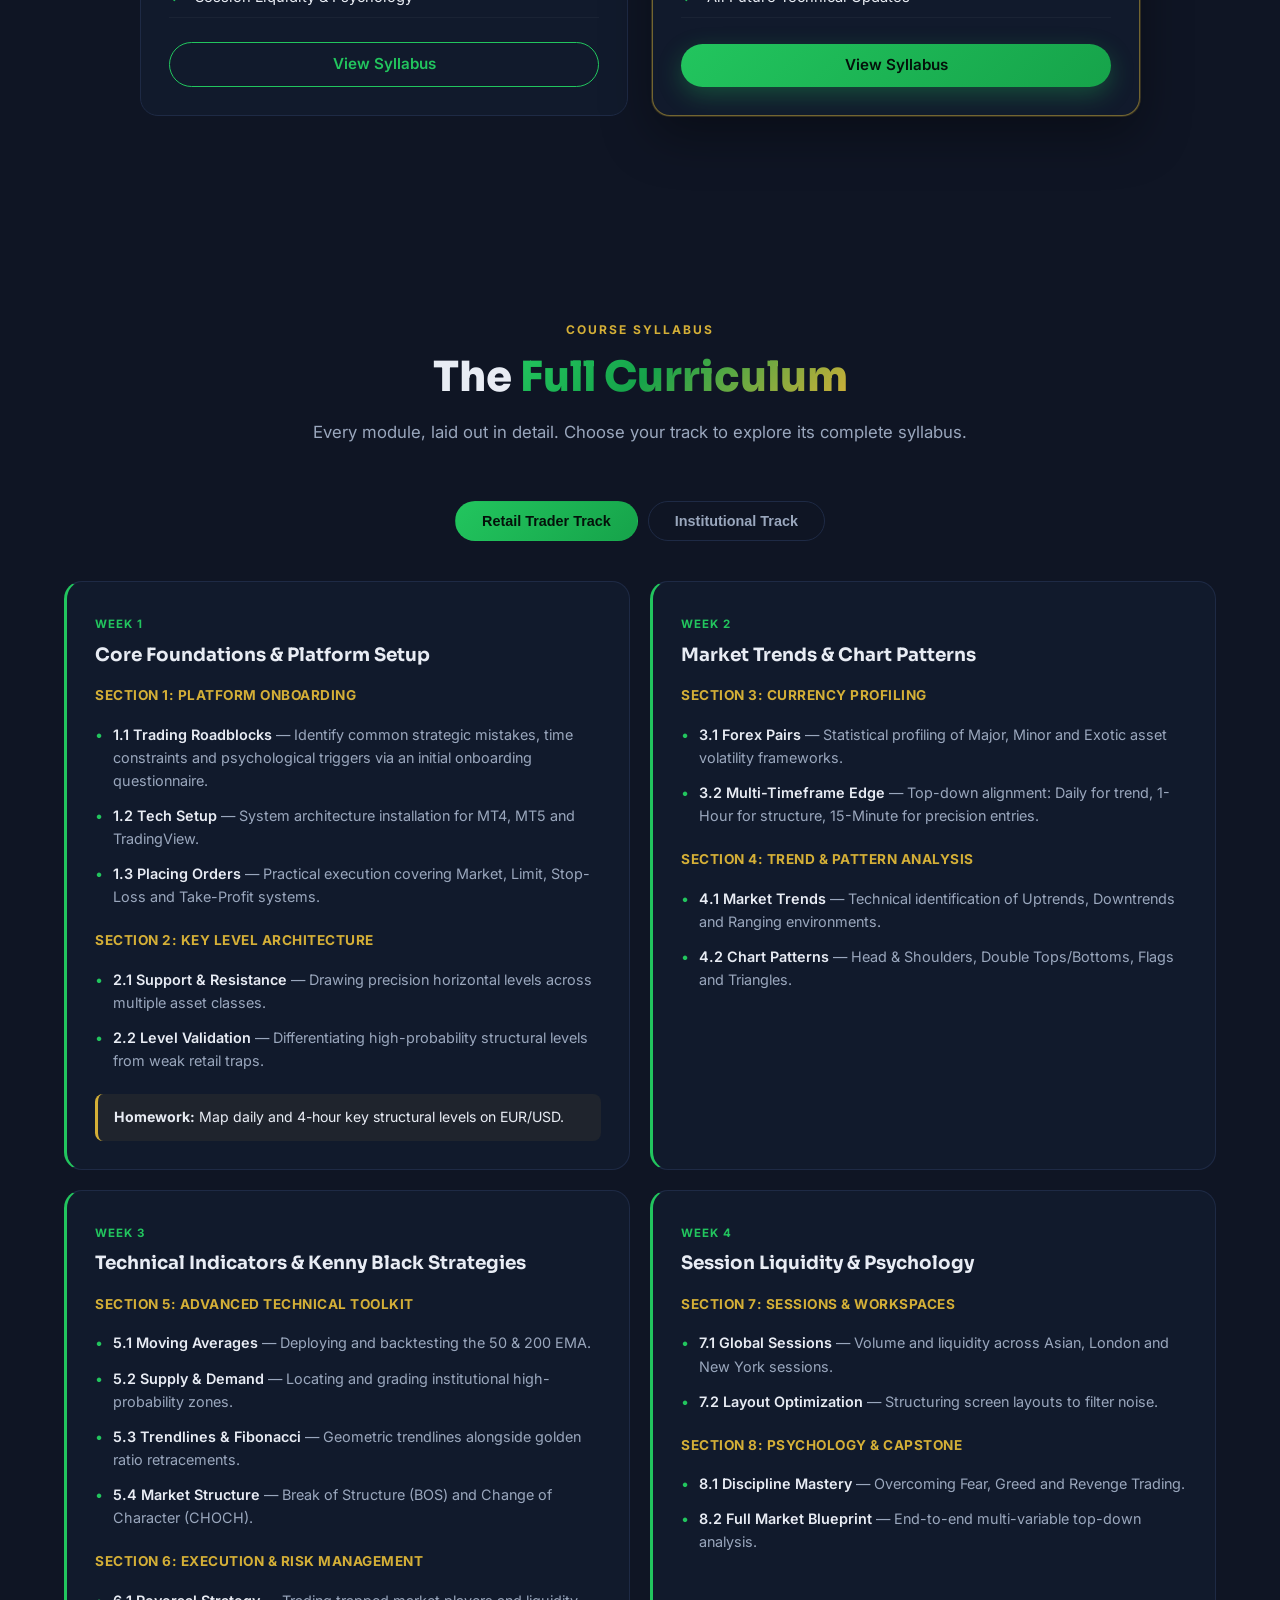
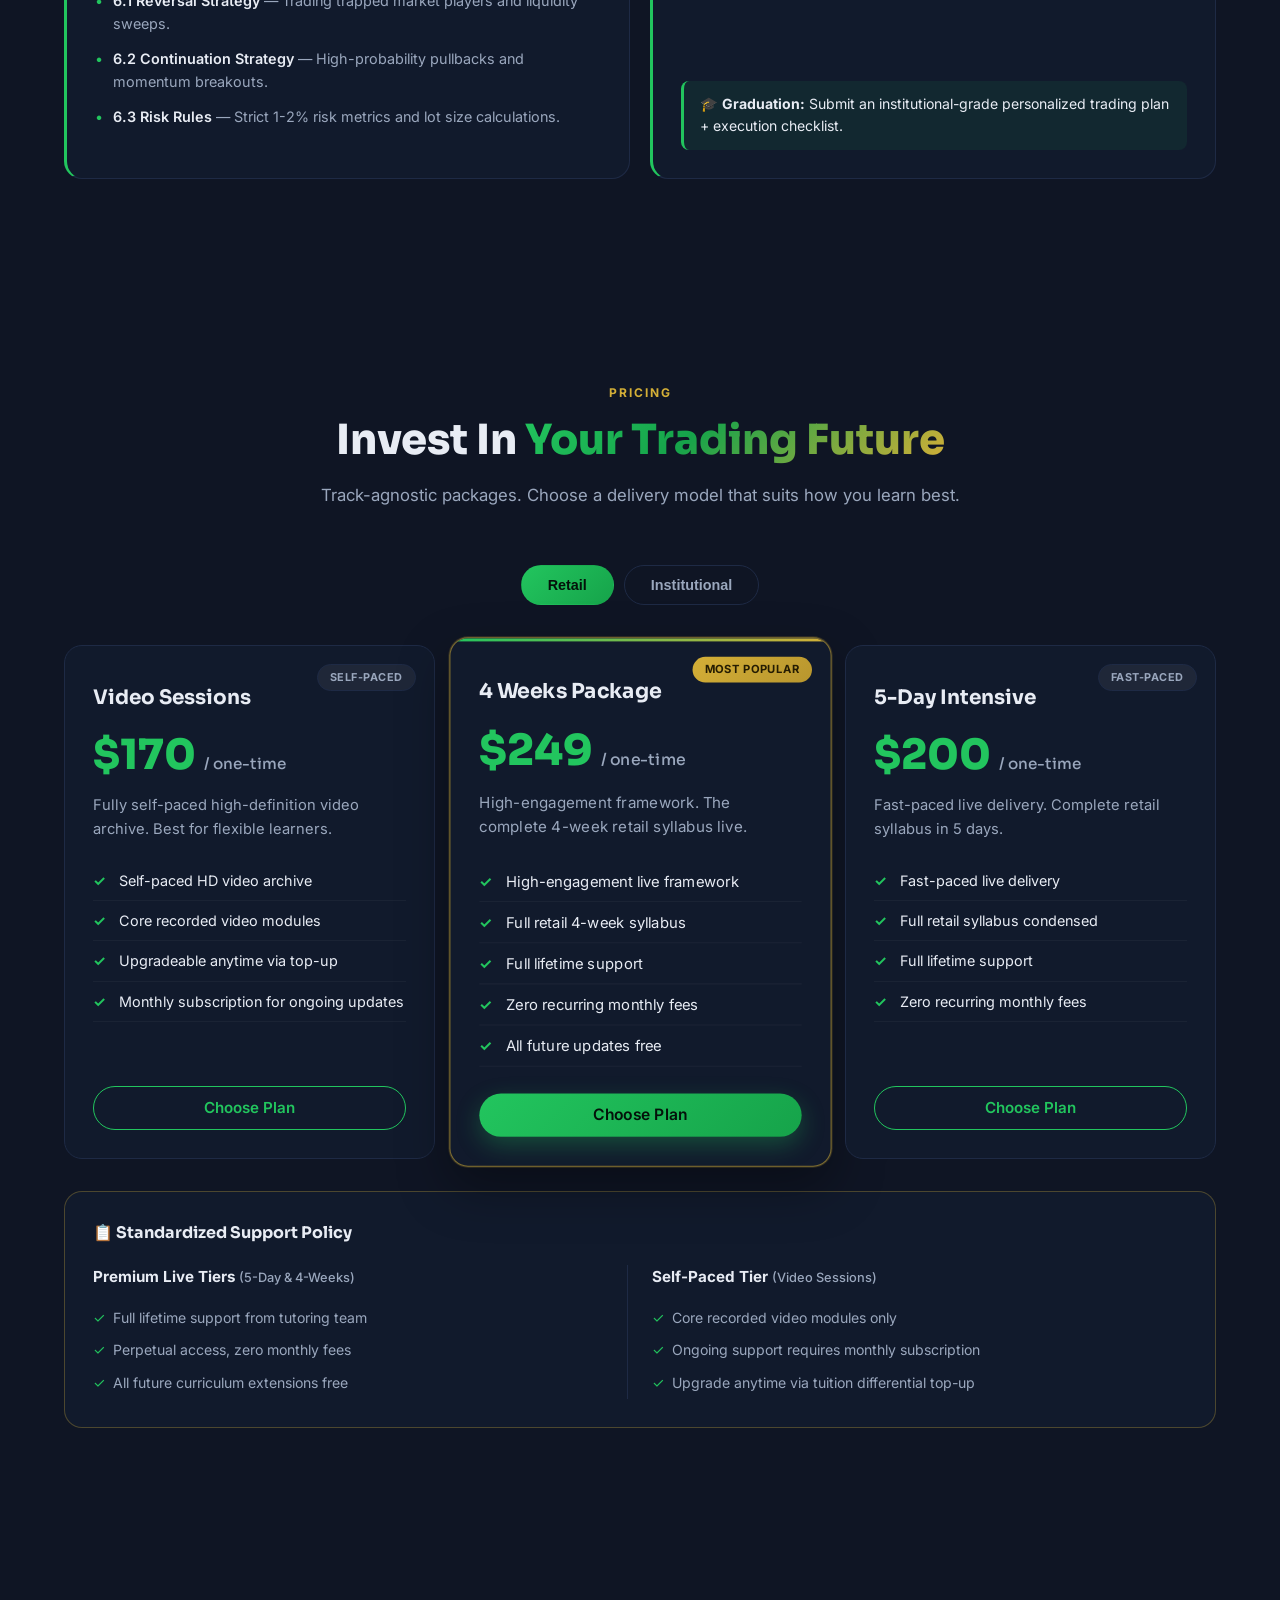
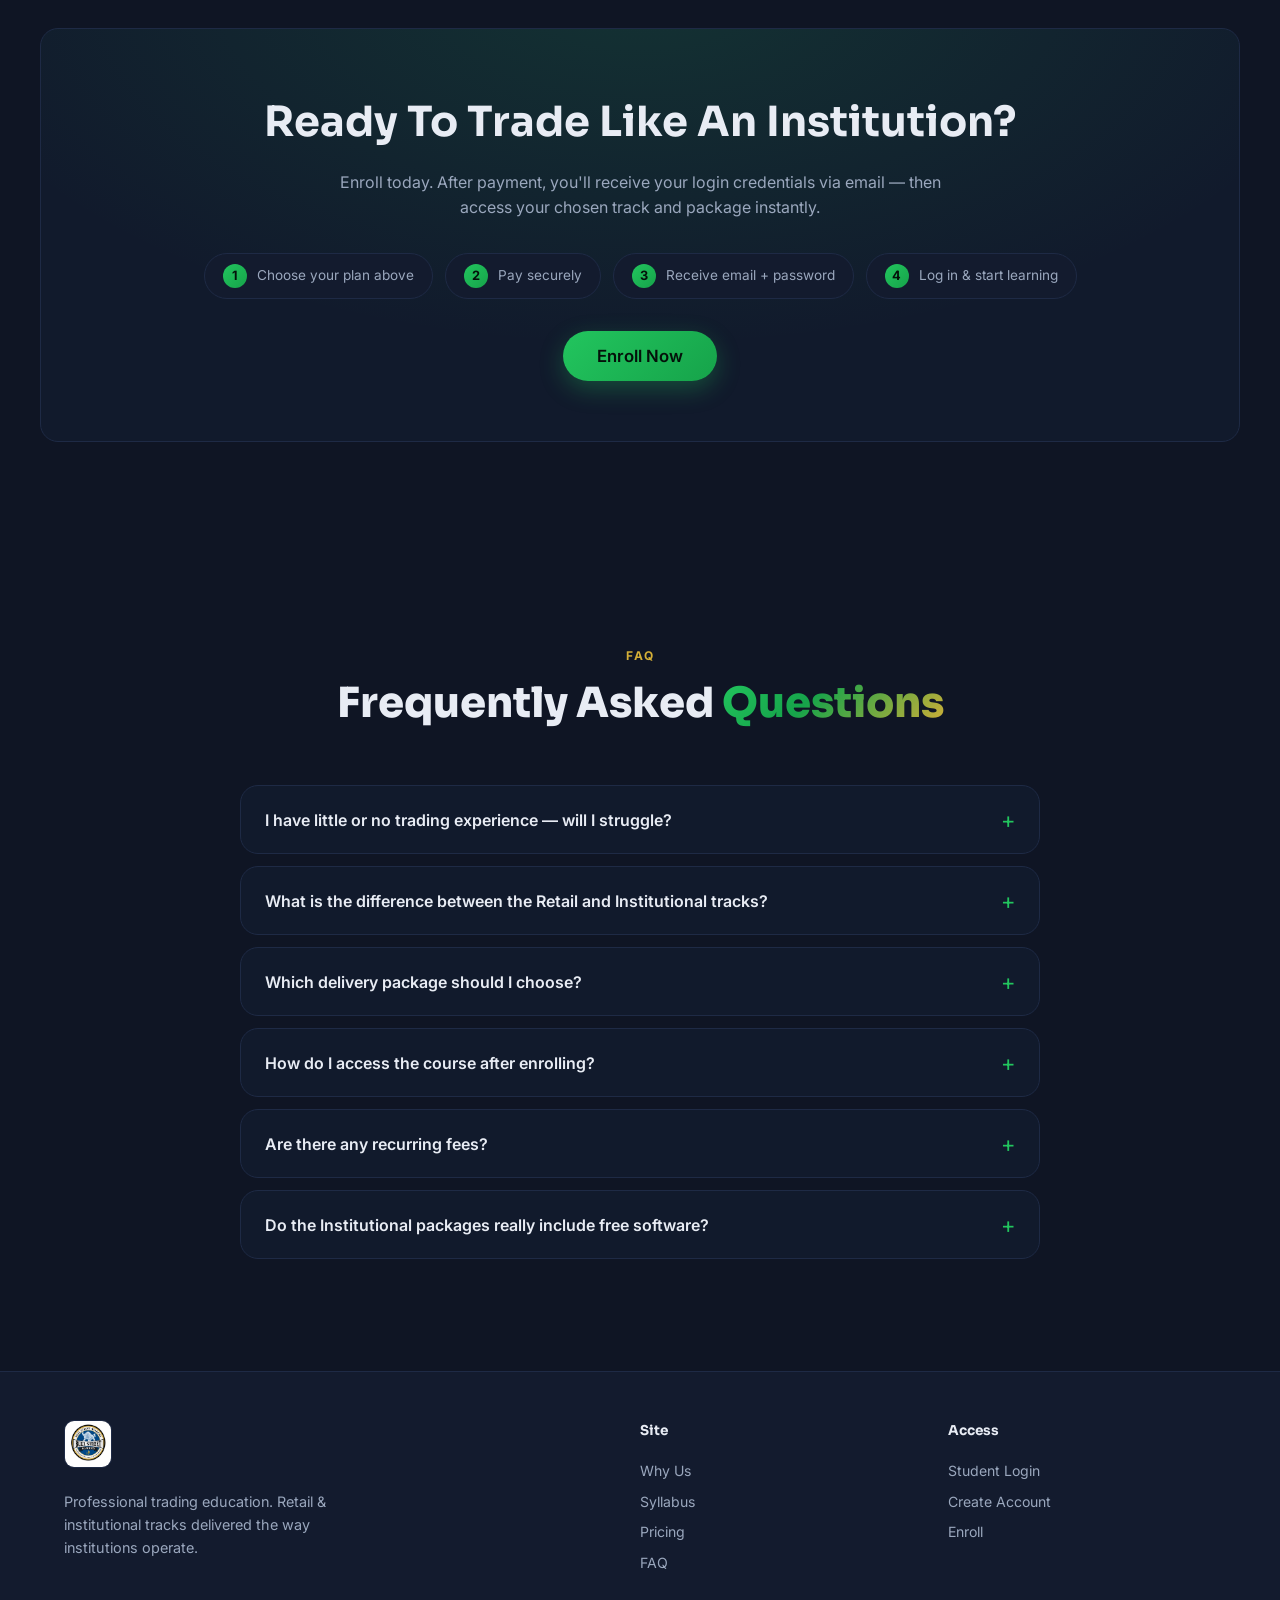
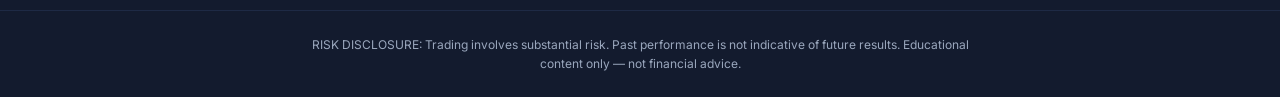
==== commit 6635c2aa: "Fix GitHub Pages 404s and make the rehab app functional end-to-end Routing: replace root-absolute re" ====
--- a/index.html
+++ b/index.html
@@ -27,7 +27,7 @@
         <a href="#faq">FAQ</a>
       </nav>
       <div class="nav-actions">
-        <a href="#" class="btn btn-ghost btn-sm" id="nav-login-btn">Student Login</a>
+        <a href="app/login.html" class="btn btn-ghost btn-sm">Student Login</a>
         <a href="app/assessment.html" class="btn btn-primary btn-sm">Take Assessment</a>
       </div>
       <button class="nav-toggle" id="nav-toggle" aria-label="Menu">
@@ -39,7 +39,8 @@
       <a href="#syllabus">Syllabus</a>
       <a href="#pricing">Pricing</a>
       <a href="#faq">FAQ</a>
-      <a href="#" class="btn btn-primary" id="mobile-login-btn">Student Login</a>
+      <a href="app/login.html" class="btn btn-primary">Student Login</a>
+      <a href="app/signup.html" class="btn btn-primary">Create Account</a>
     </div>
   </header>
 
@@ -600,7 +601,8 @@
       </div>
       <div class="footer-links">
         <h5>Access</h5>
-        <a href="#" class="footer-login">Student Login</a>
+        <a href="app/login.html" class="footer-login">Student Login</a>
+        <a href="app/signup.html">Create Account</a>
         <a href="#join">Enroll</a>
       </div>
     </div>
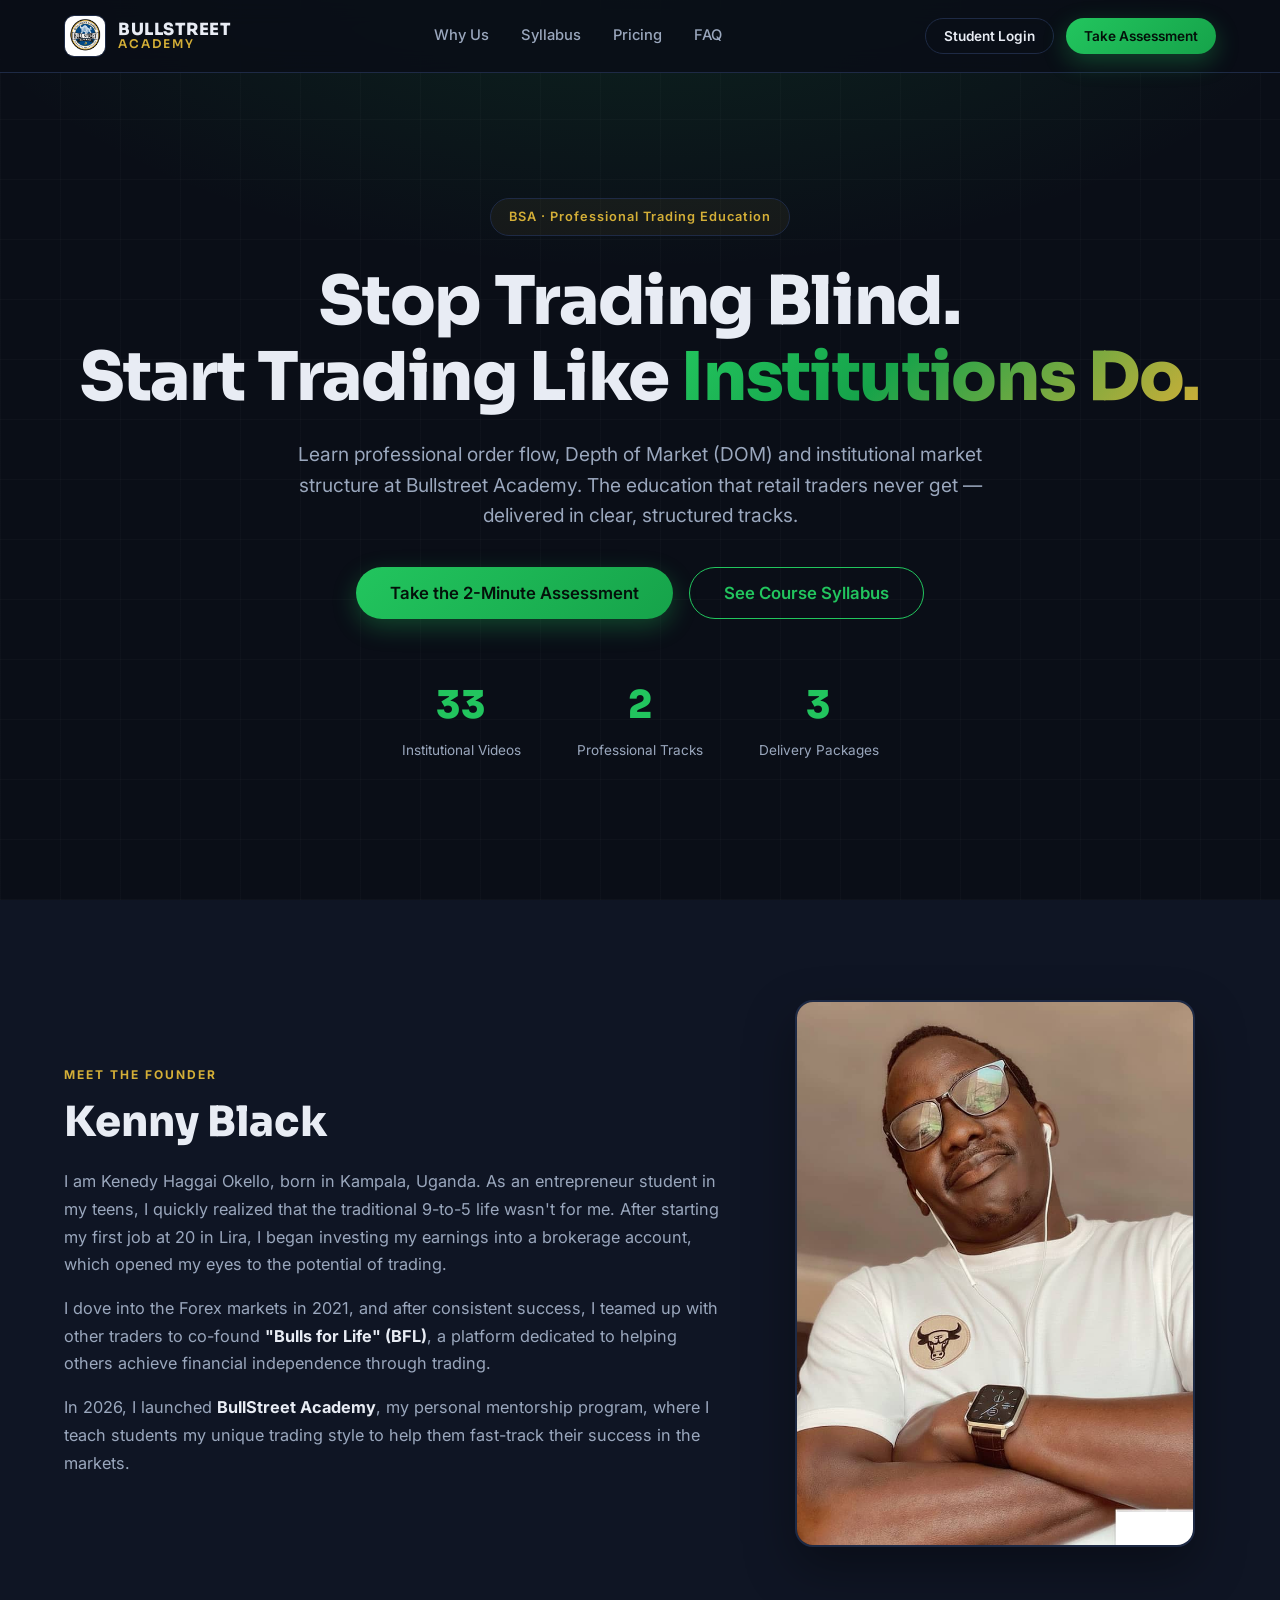
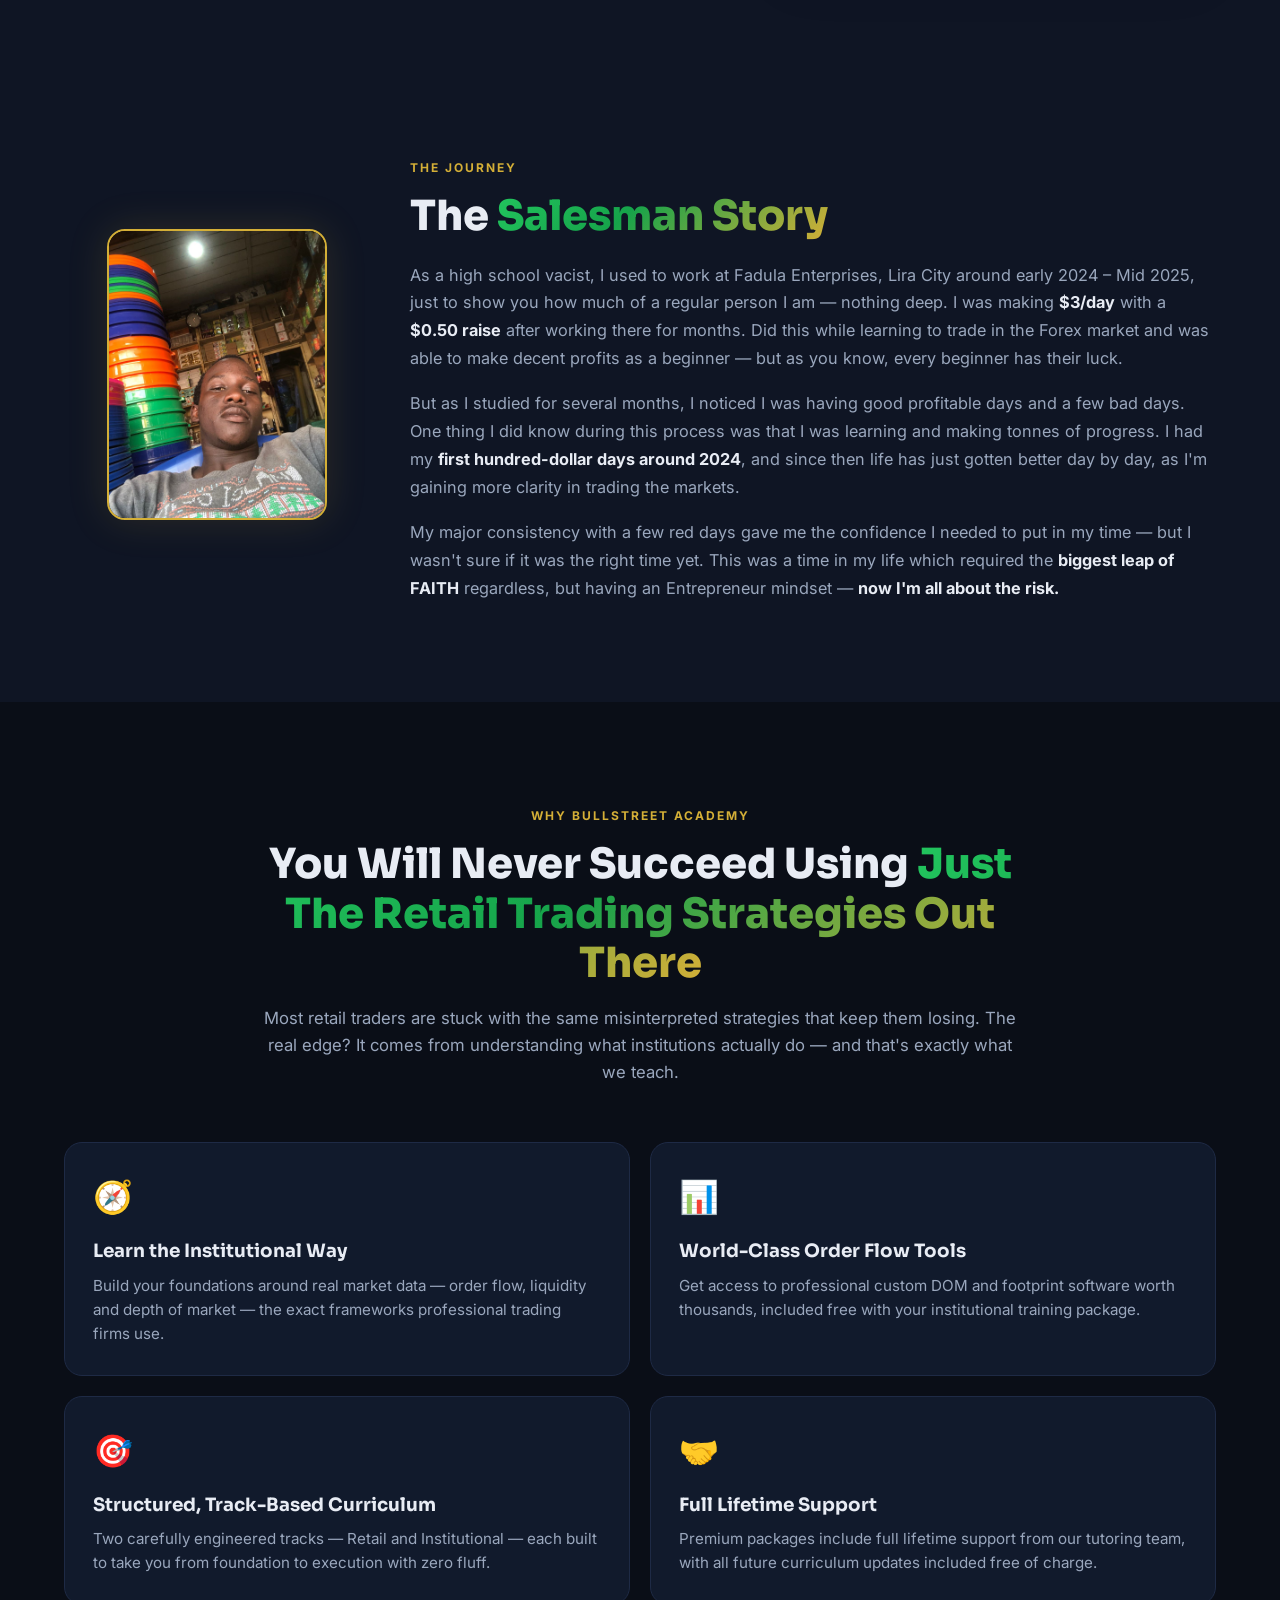
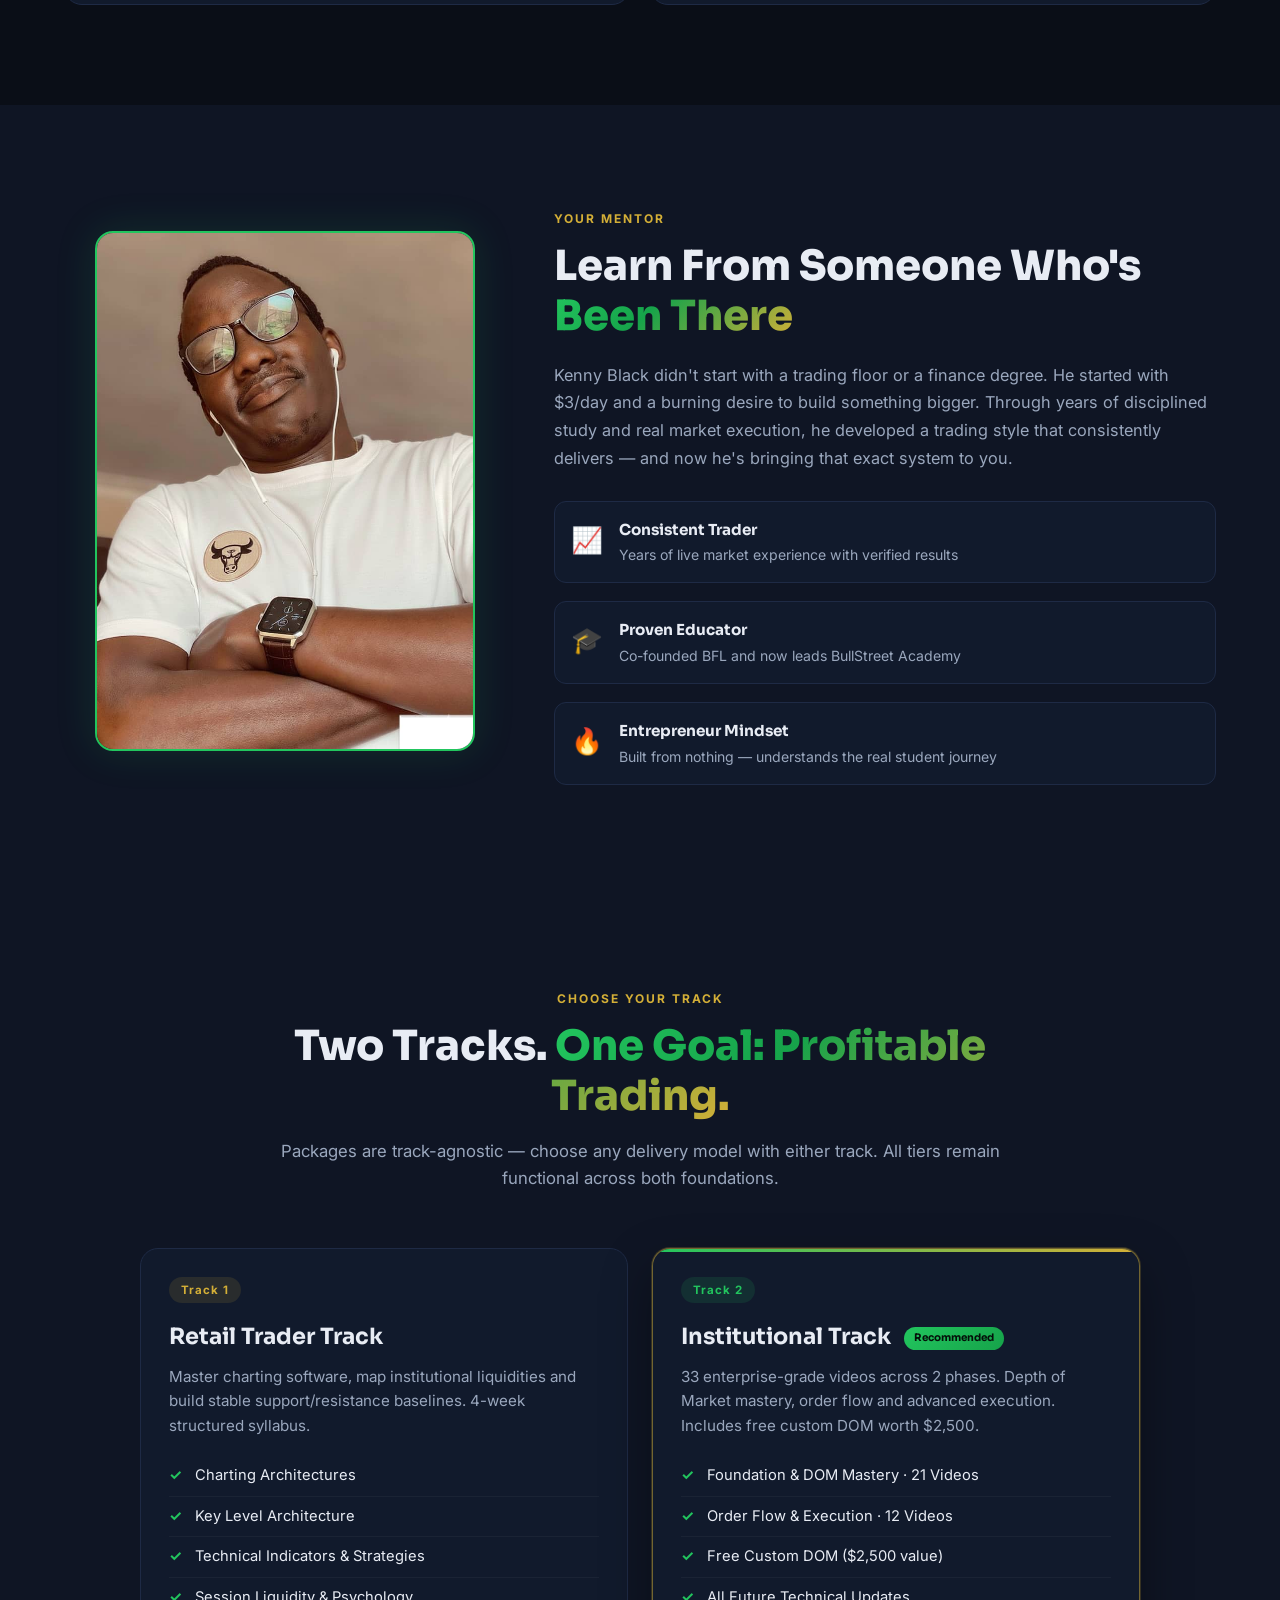
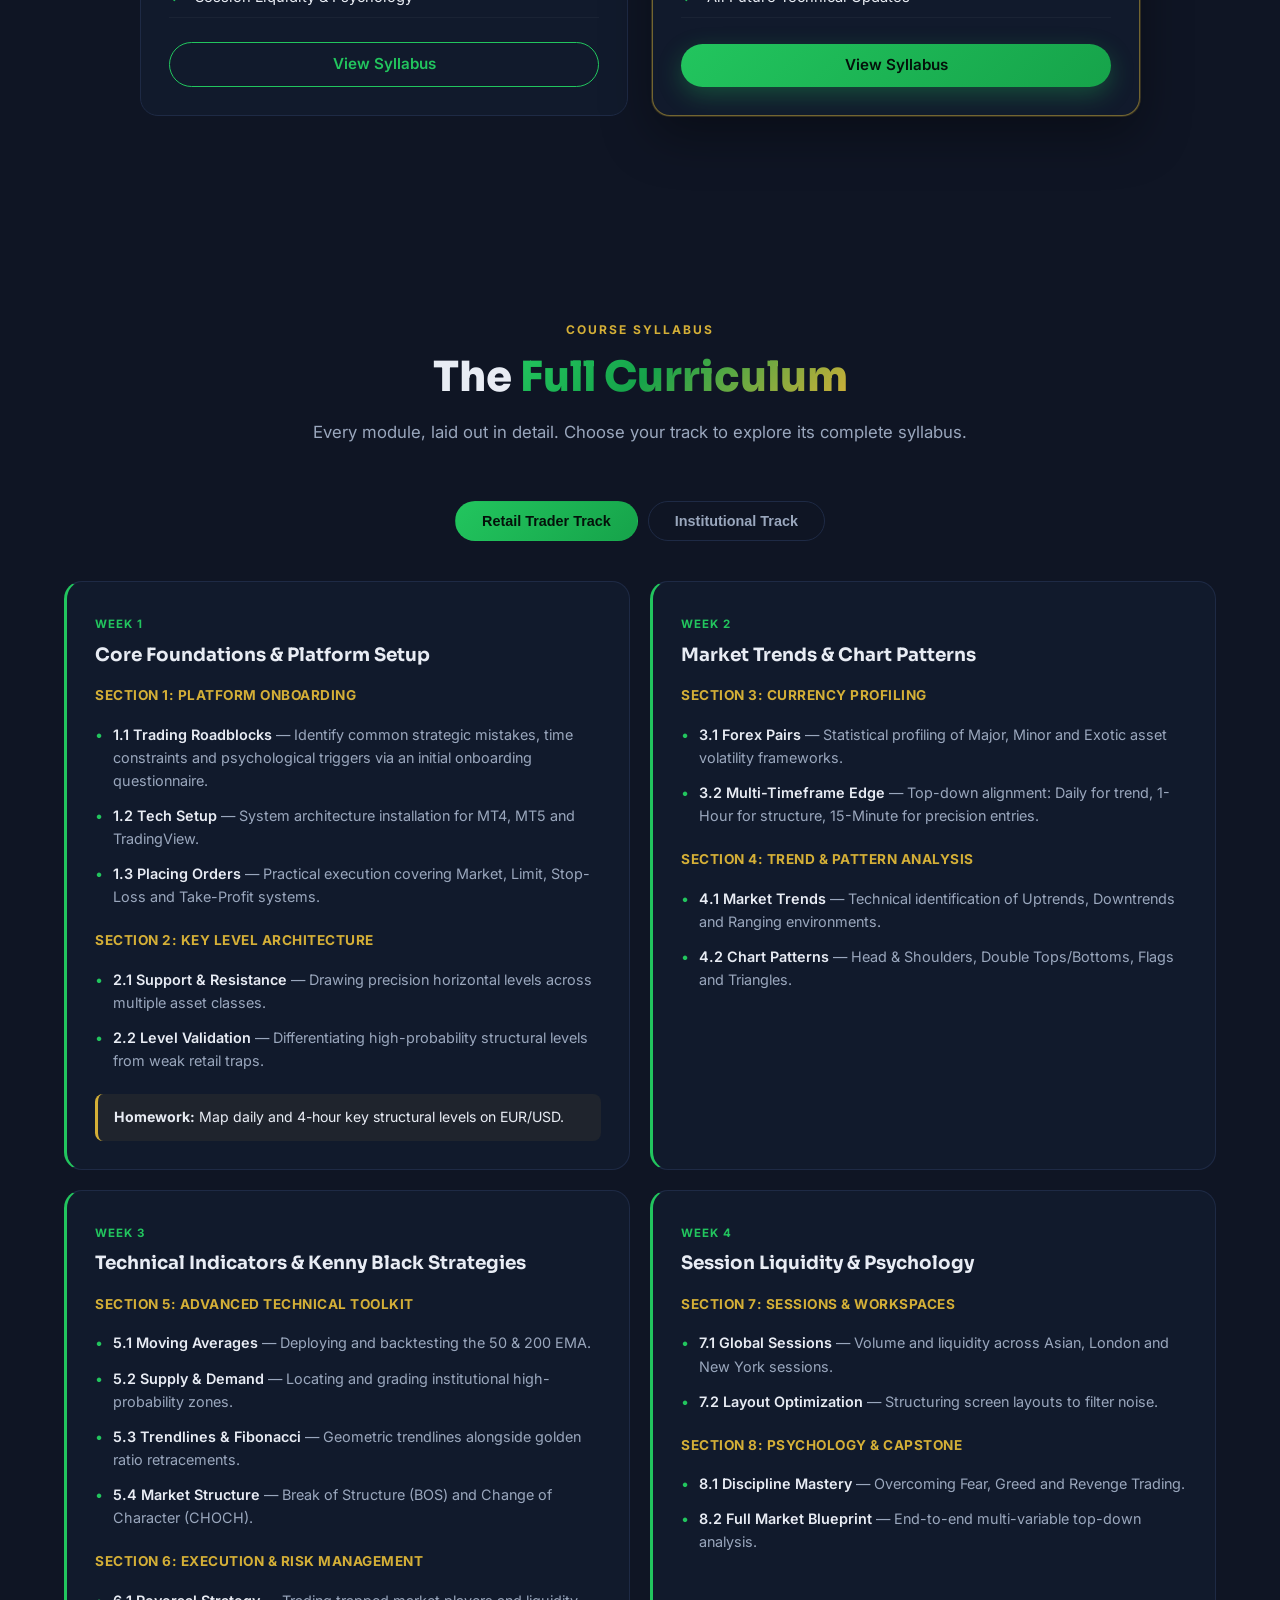
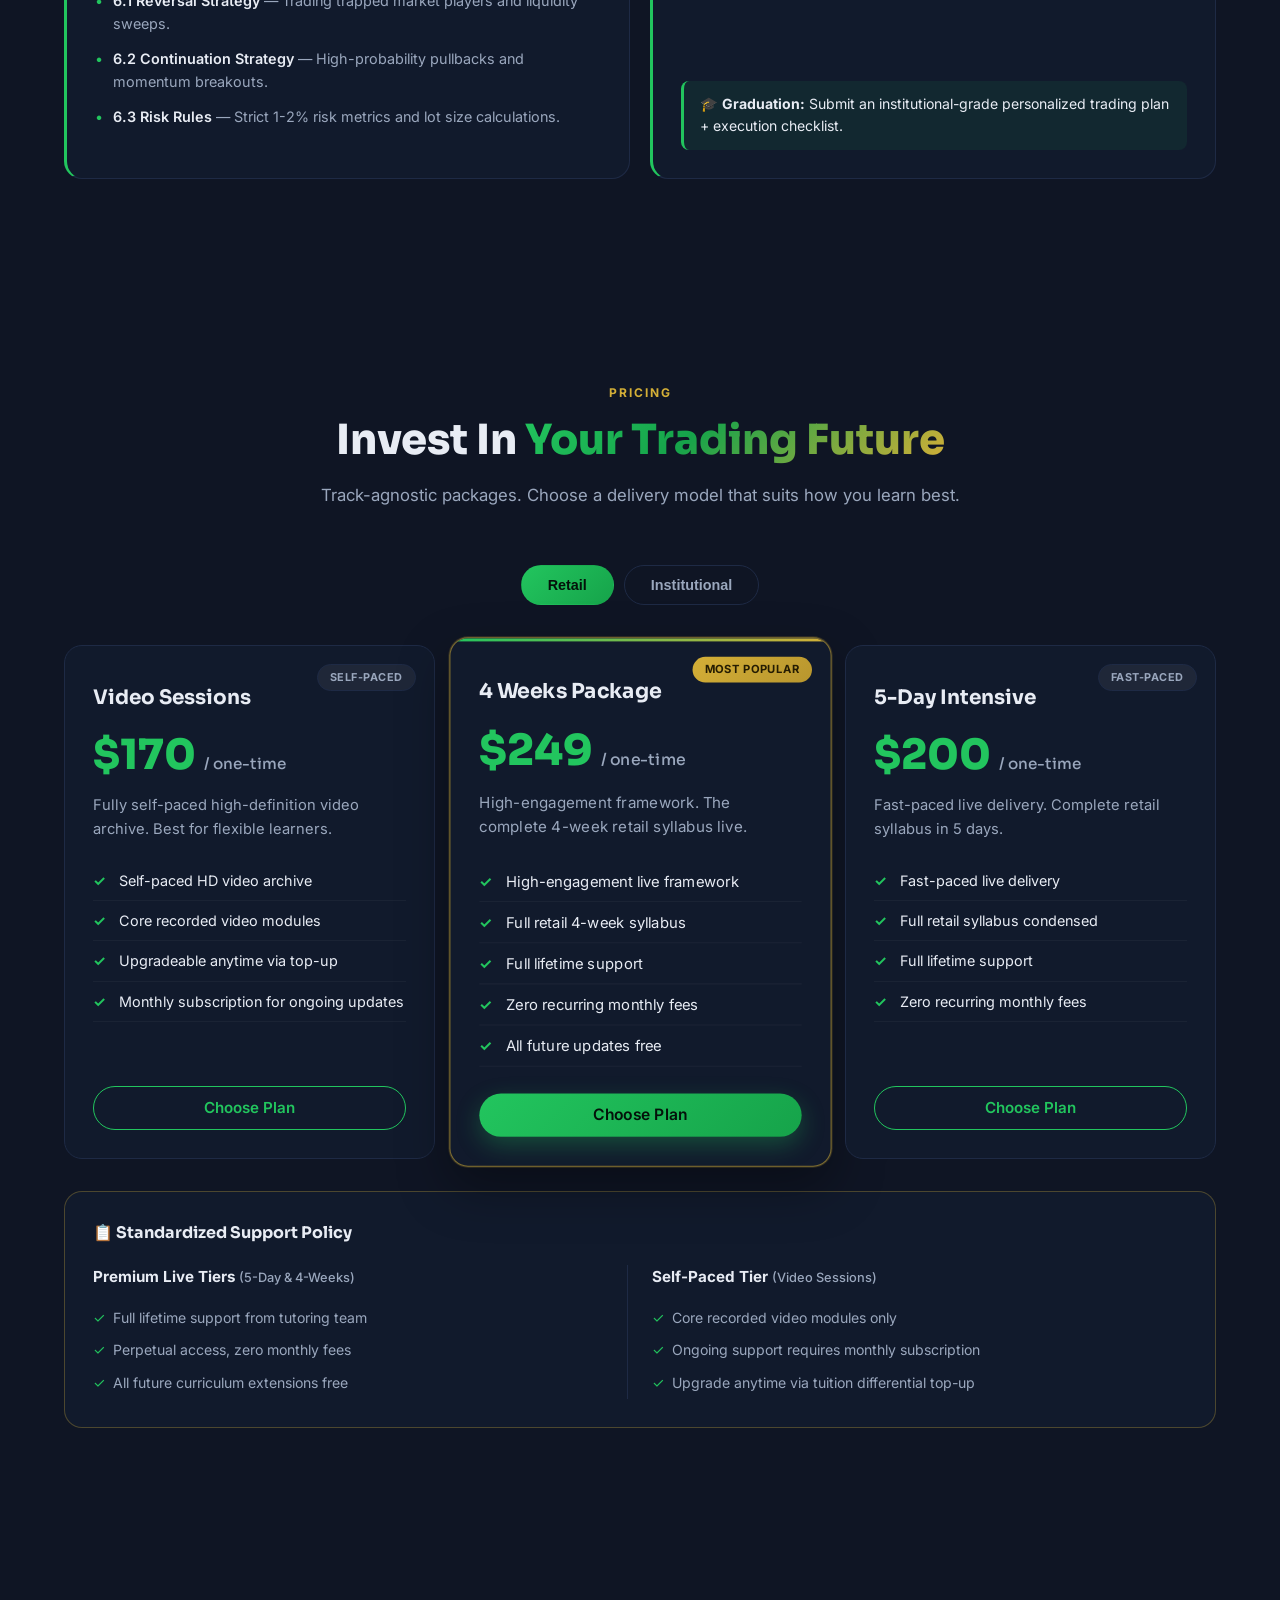
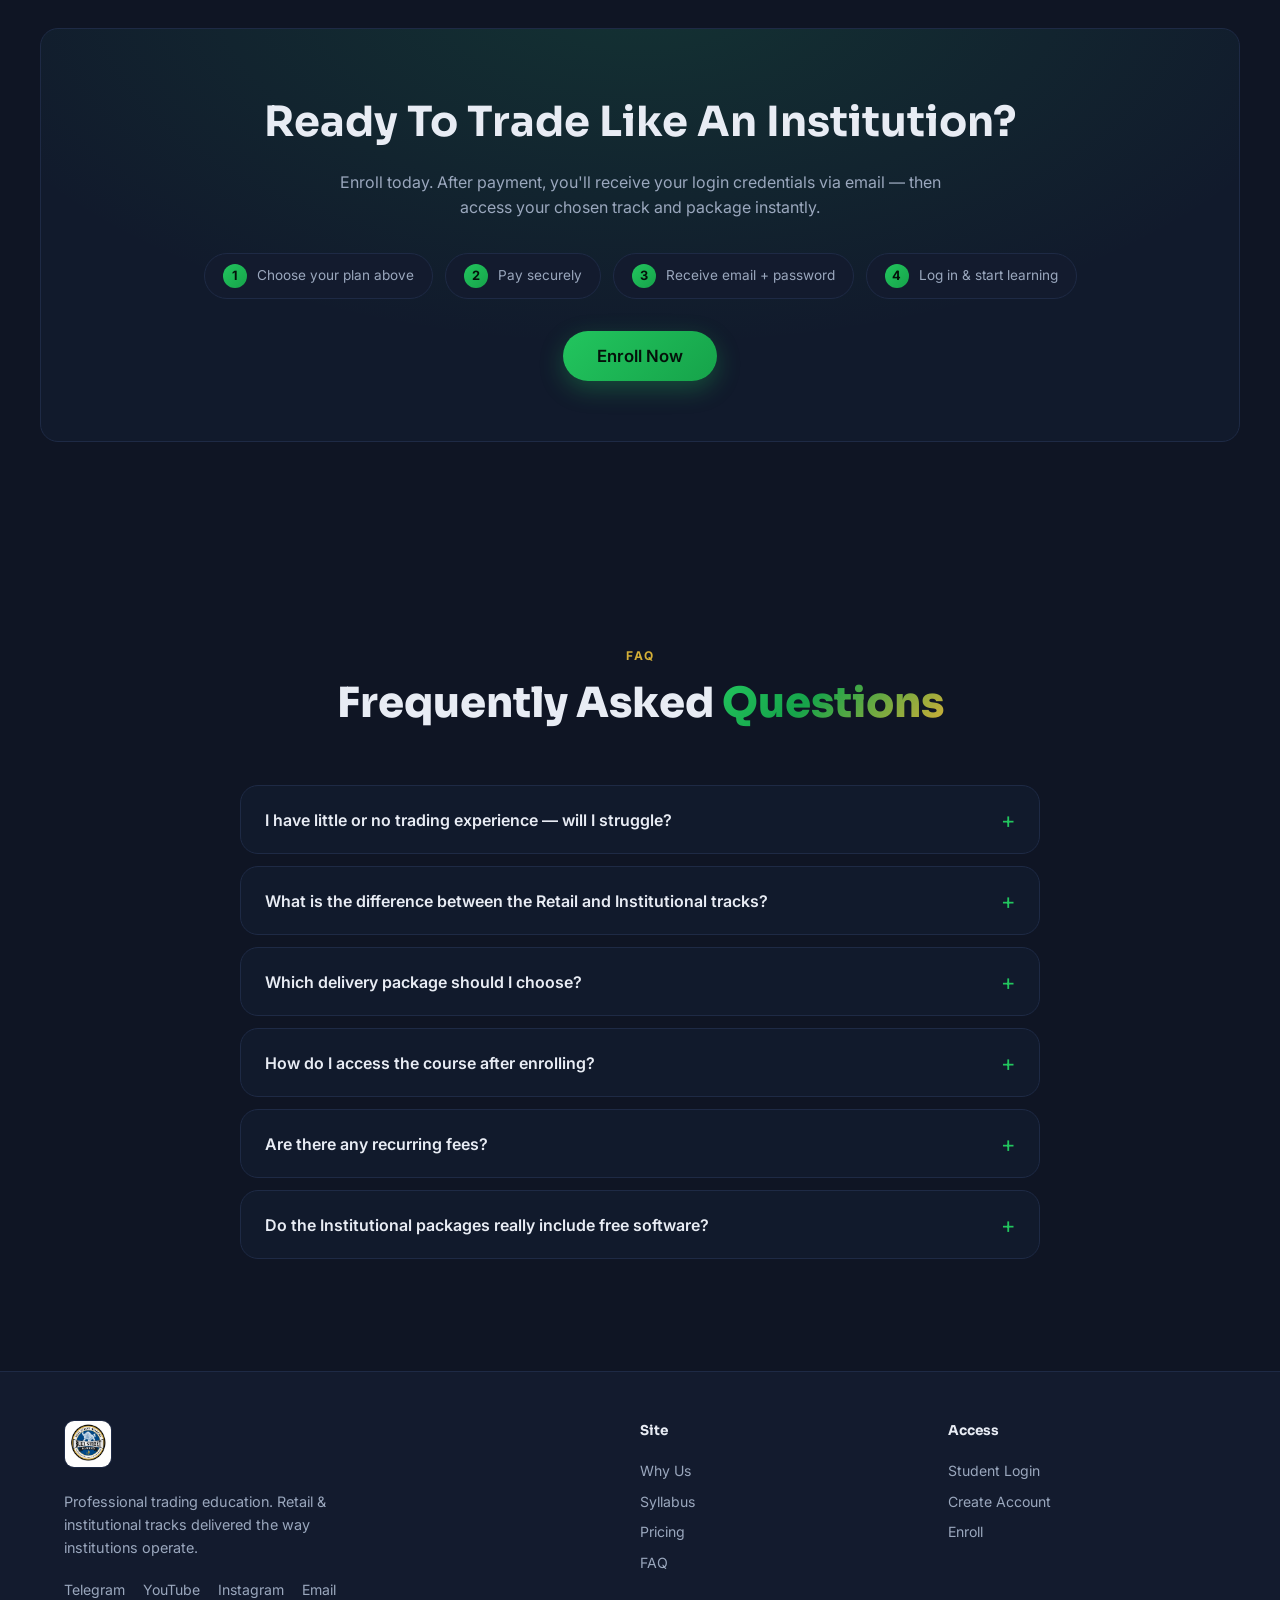
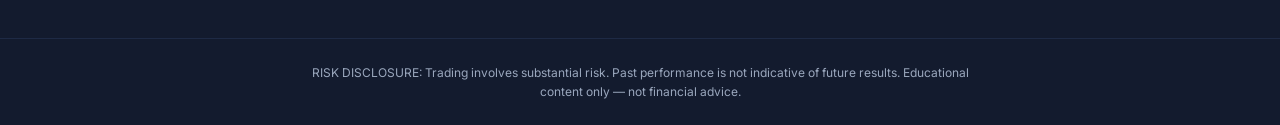
==== commit bf2cf0c0: "Add social links site-wide and sign in automatically after signup - Add Telegram, YouTube, Instagram" ====
--- a/index.html
+++ b/index.html
@@ -591,6 +591,12 @@
       <div class="footer-brand">
         <img src="logo.jpeg" alt="Bullstreet Academy" class="footer-logo">
         <p>Professional trading education. Retail &amp; institutional tracks delivered the way institutions operate.</p>
+        <div class="footer-socials">
+          <a href="https://t.me/+bqYoAejxzANmOGY8" target="_blank" rel="noopener">Telegram</a>
+          <a href="https://www.youtube.com/@Bullstreetacademy" target="_blank" rel="noopener">YouTube</a>
+          <a href="https://www.instagram.com/__kenny_black?igsh=MWRkeHl5Z3ltYXdtNQ%3D%3D&amp;utm_source=qr" target="_blank" rel="noopener">Instagram</a>
+          <a href="mailto:academybullstreet@gmail.com">Email</a>
+        </div>
       </div>
       <div class="footer-links">
         <h5>Site</h5>
--- a/styles.css
+++ b/styles.css
@@ -654,6 +654,9 @@
 .footer-links h5 { font-family: 'Sora', sans-serif; font-size: 0.85rem; margin-bottom: 14px; color: var(--text); }
 .footer-links a { display: block; color: var(--text-muted); text-decoration: none; font-size: 0.88rem; padding: 4px 0; transition: color 0.2s; }
 .footer-links a:hover { color: var(--green); }
+.footer-socials { display: flex; flex-wrap: wrap; gap: 6px 18px; margin-top: 16px; }
+.footer-socials a { color: var(--text-muted); text-decoration: none; font-size: 0.88rem; padding: 4px 0; transition: color 0.2s; }
+.footer-socials a:hover { color: var(--green); }
 .footer-bottom { text-align: center; padding-top: 24px; border-top: 1px solid var(--border); margin-top: 32px; }
 .disclaimer { color: var(--text-muted); font-size: 0.75rem; max-width: 700px; margin: 0 auto; }
 
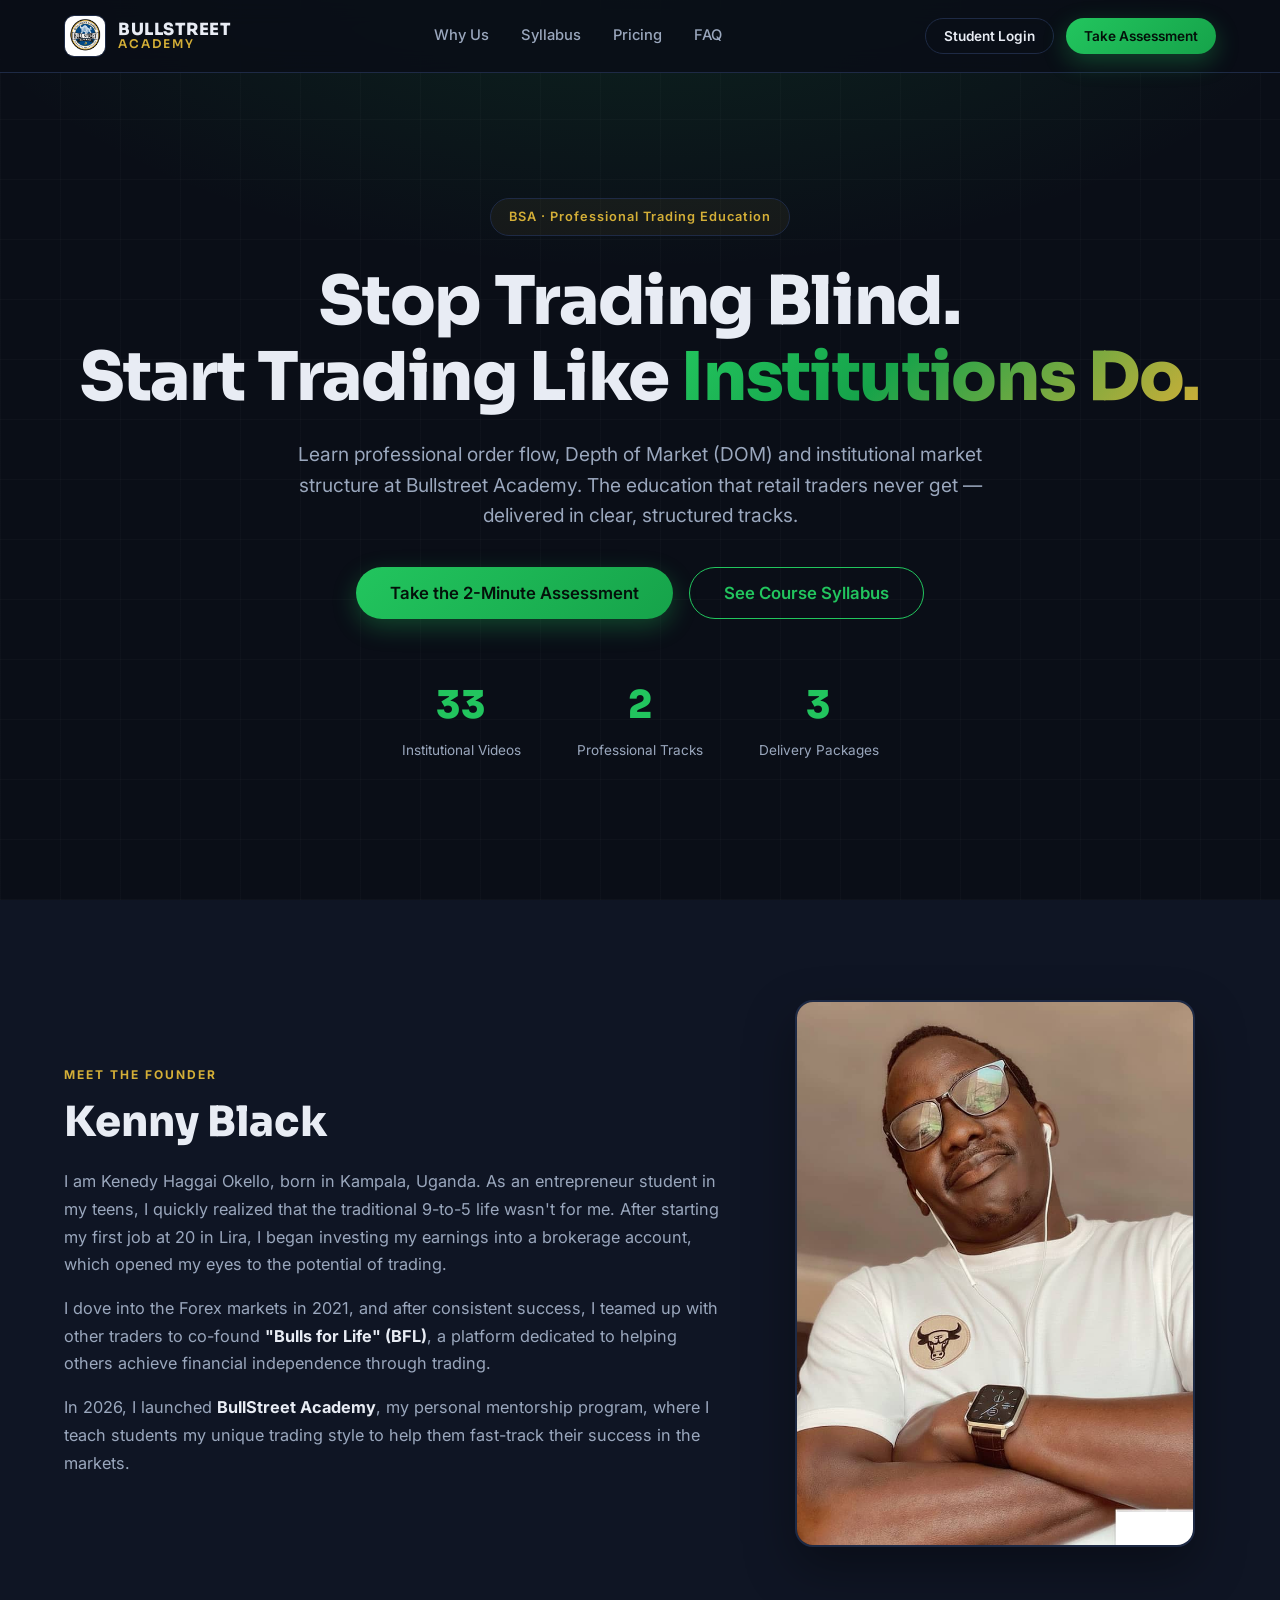
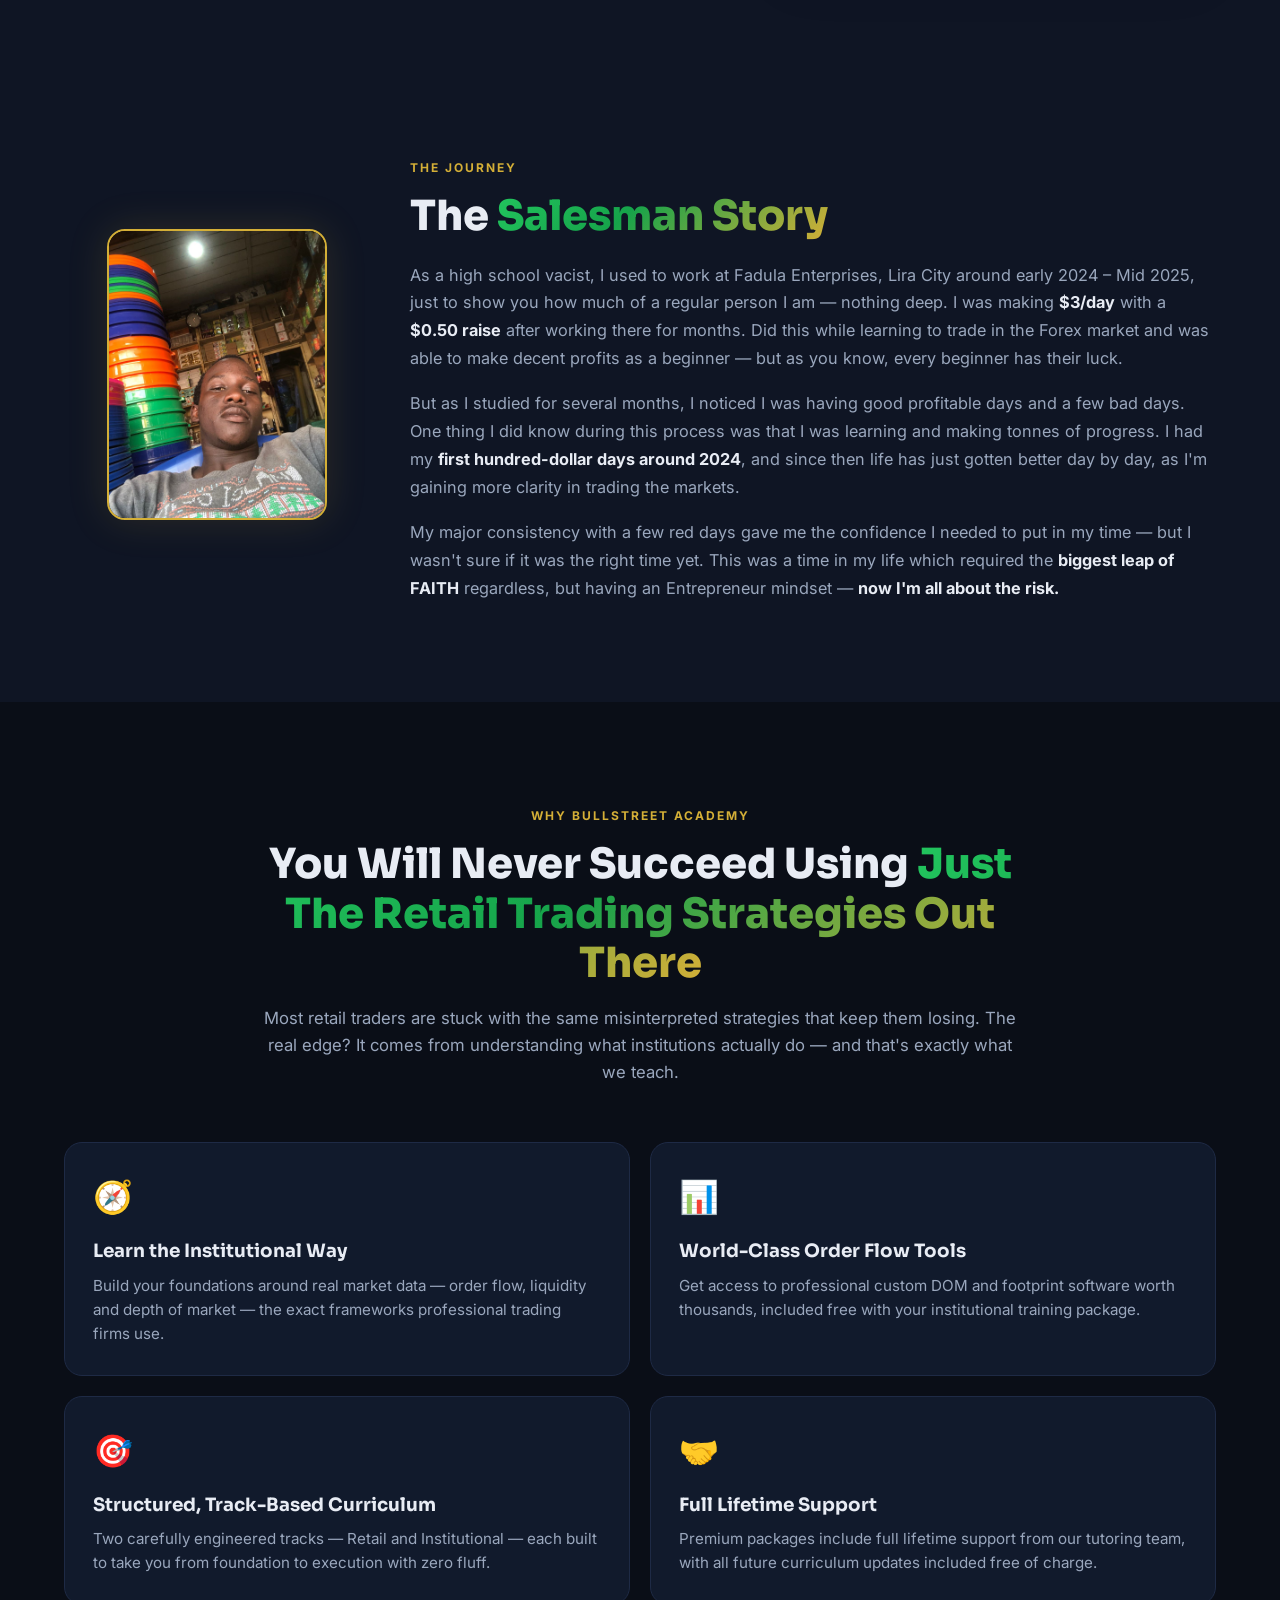
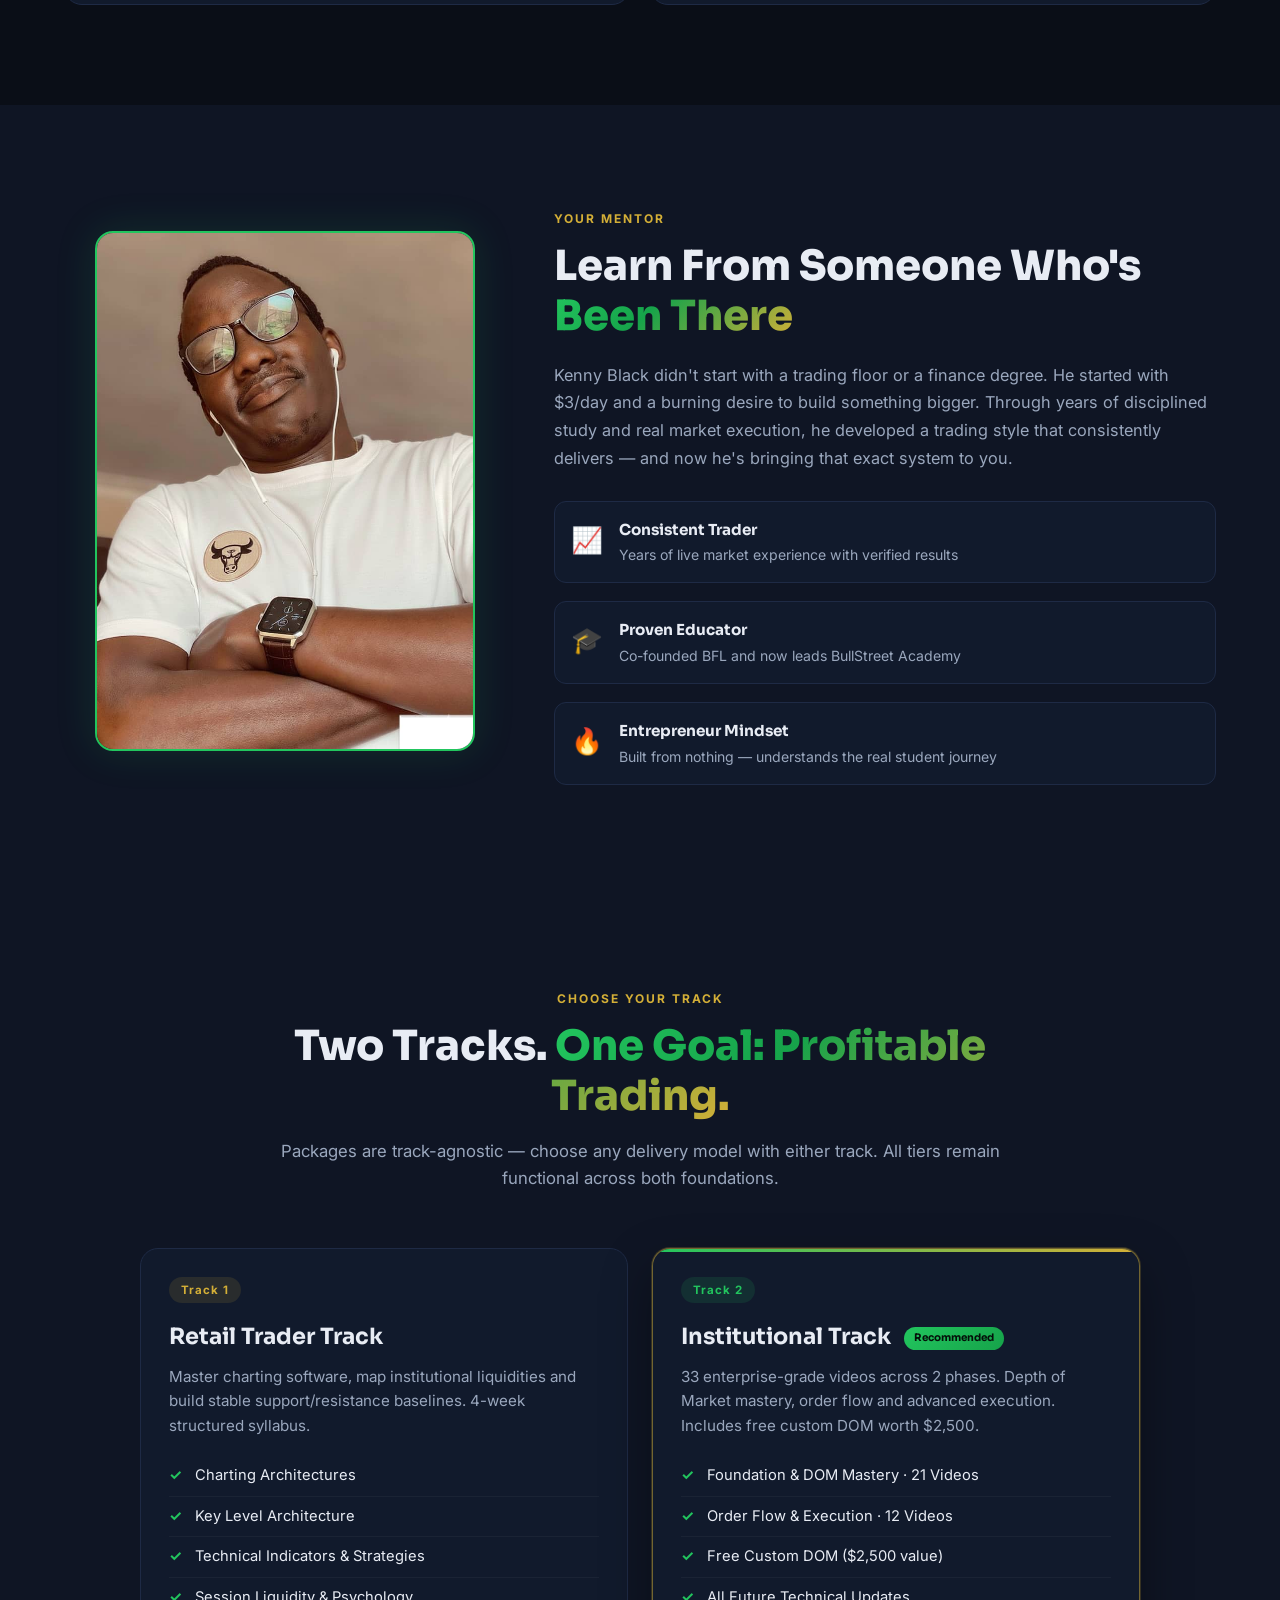
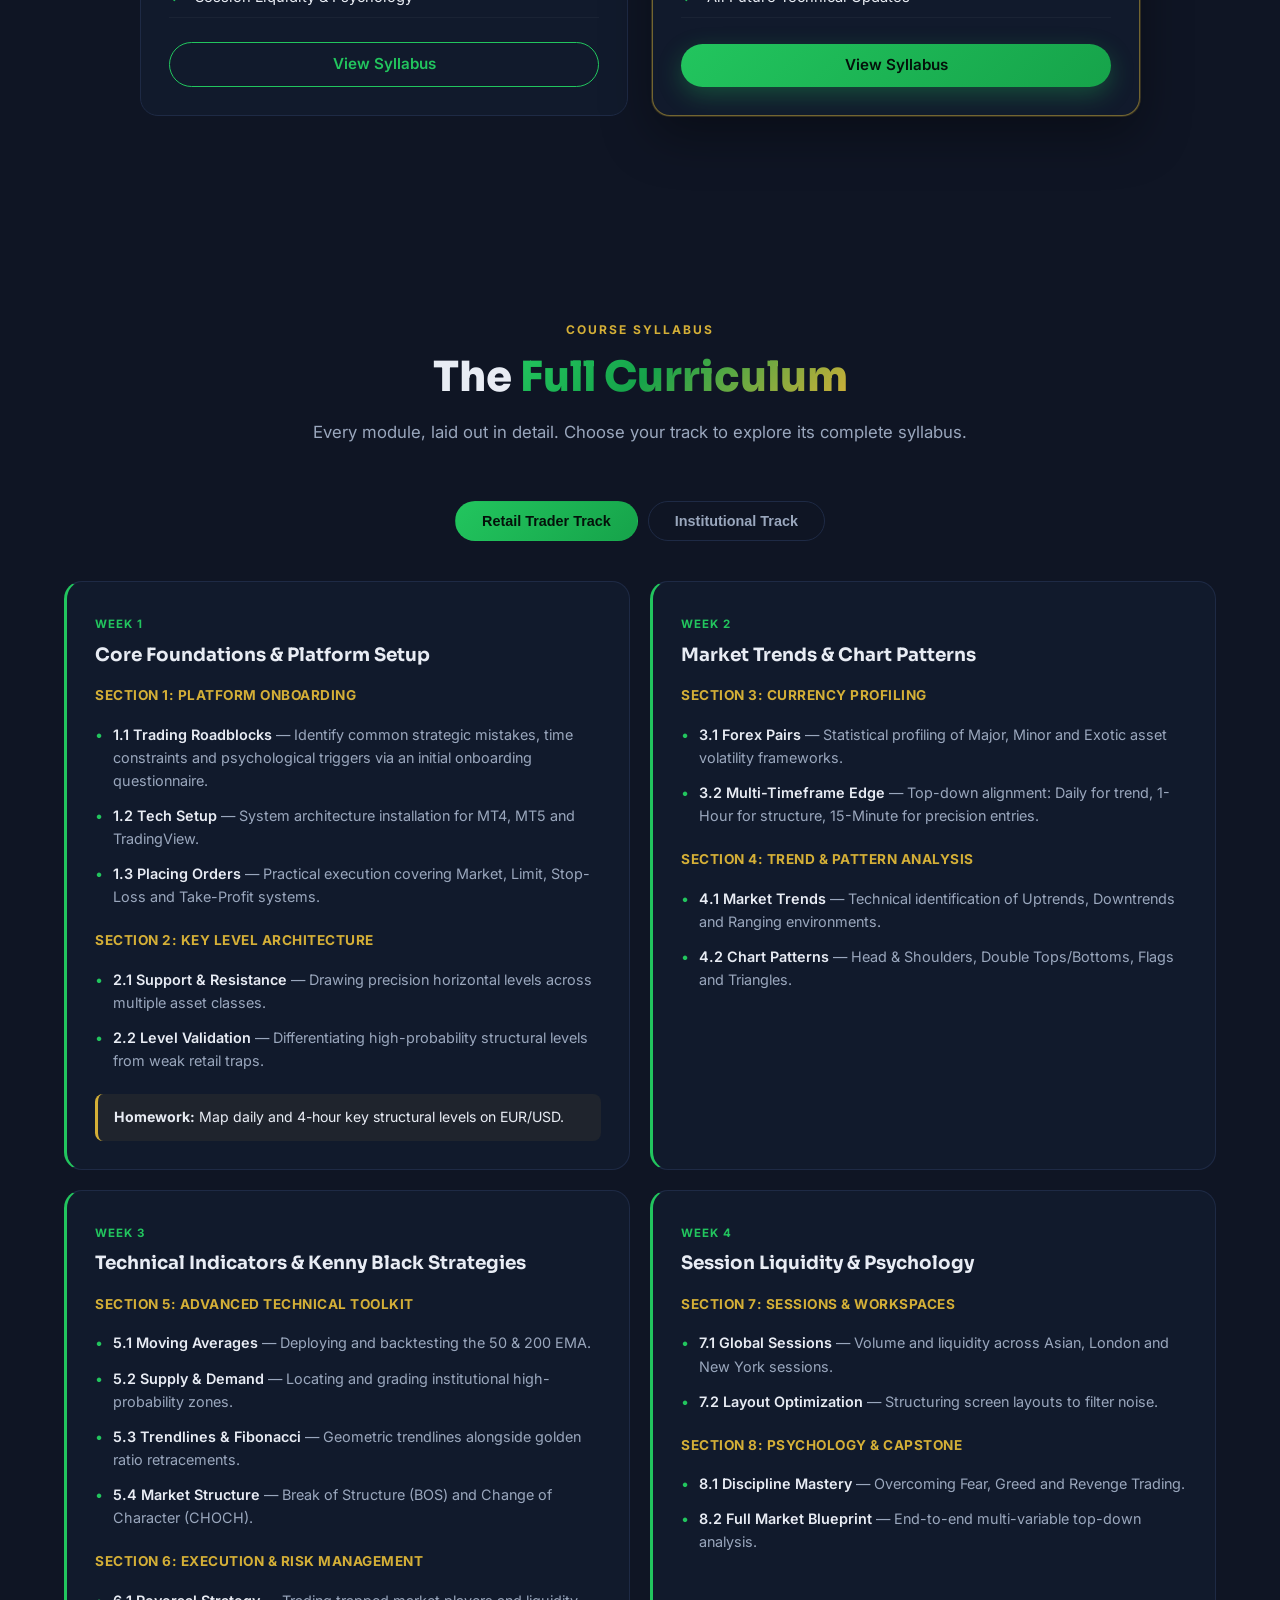
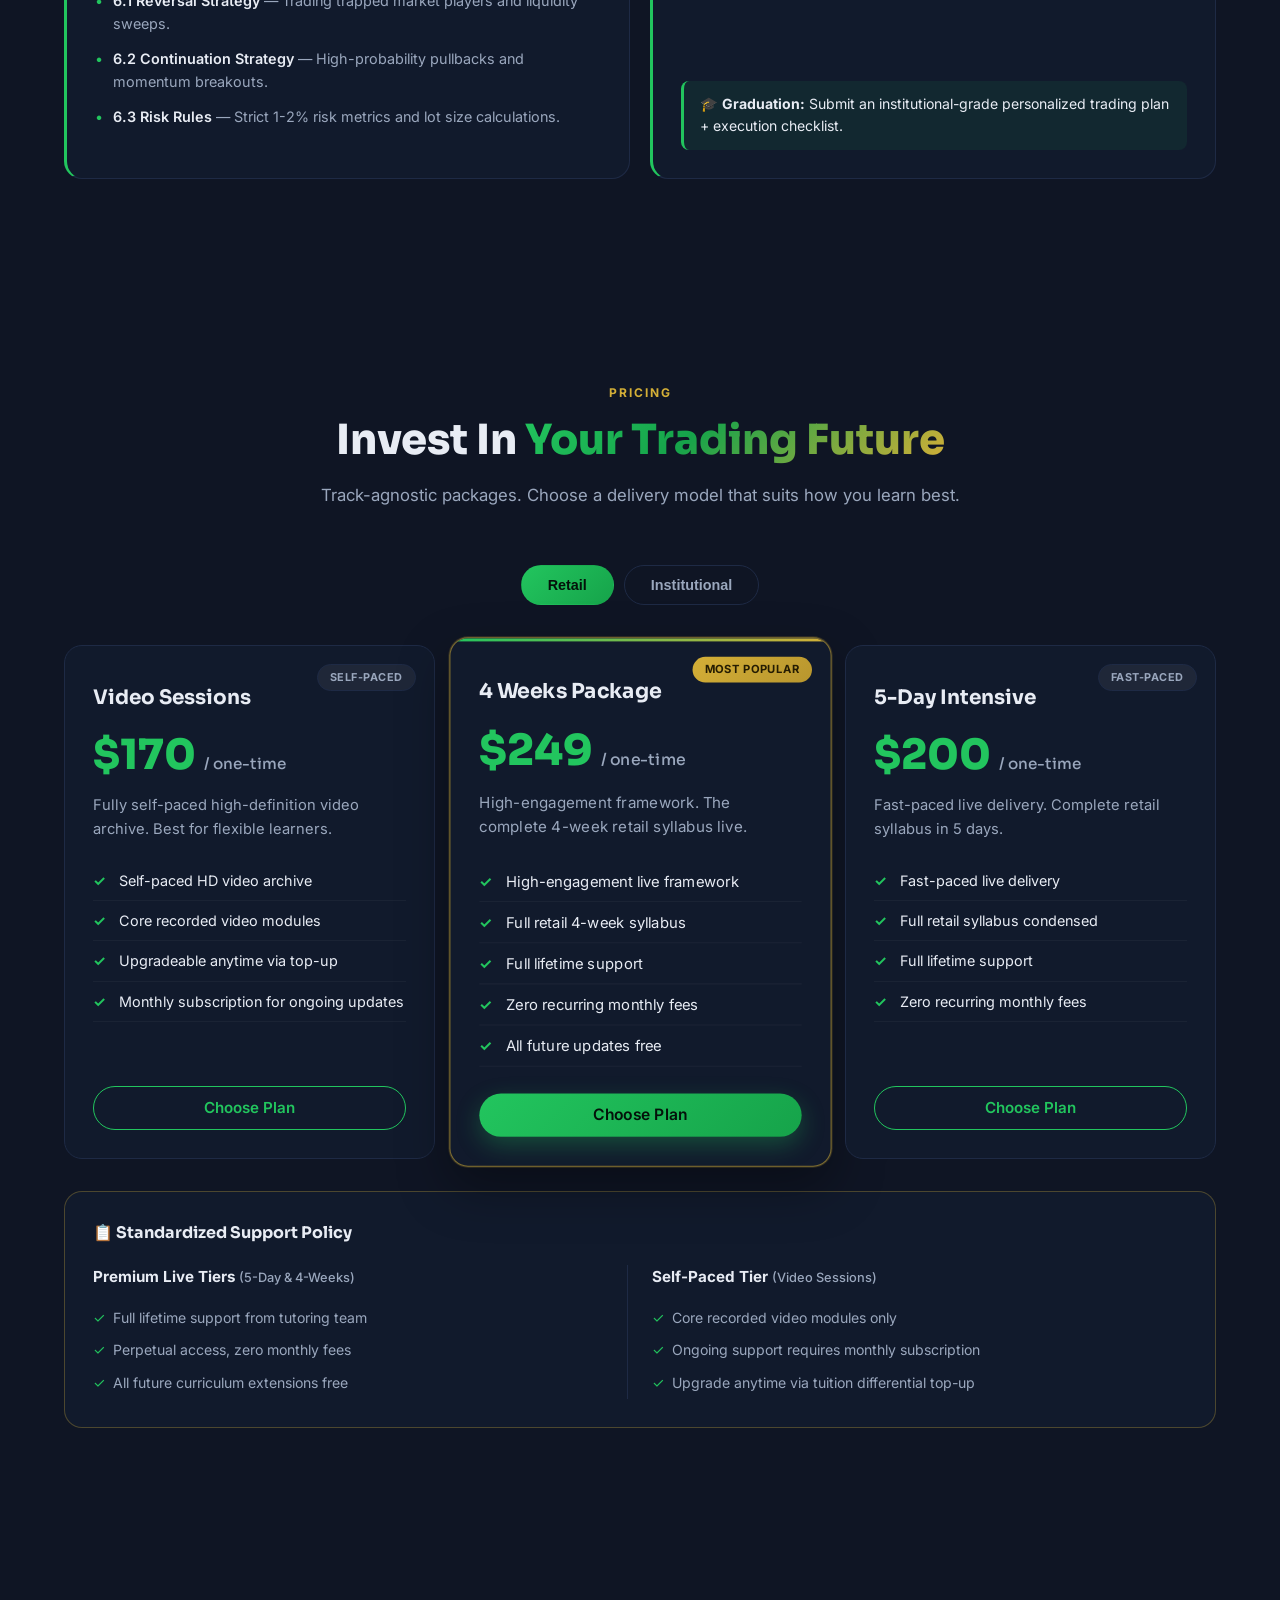
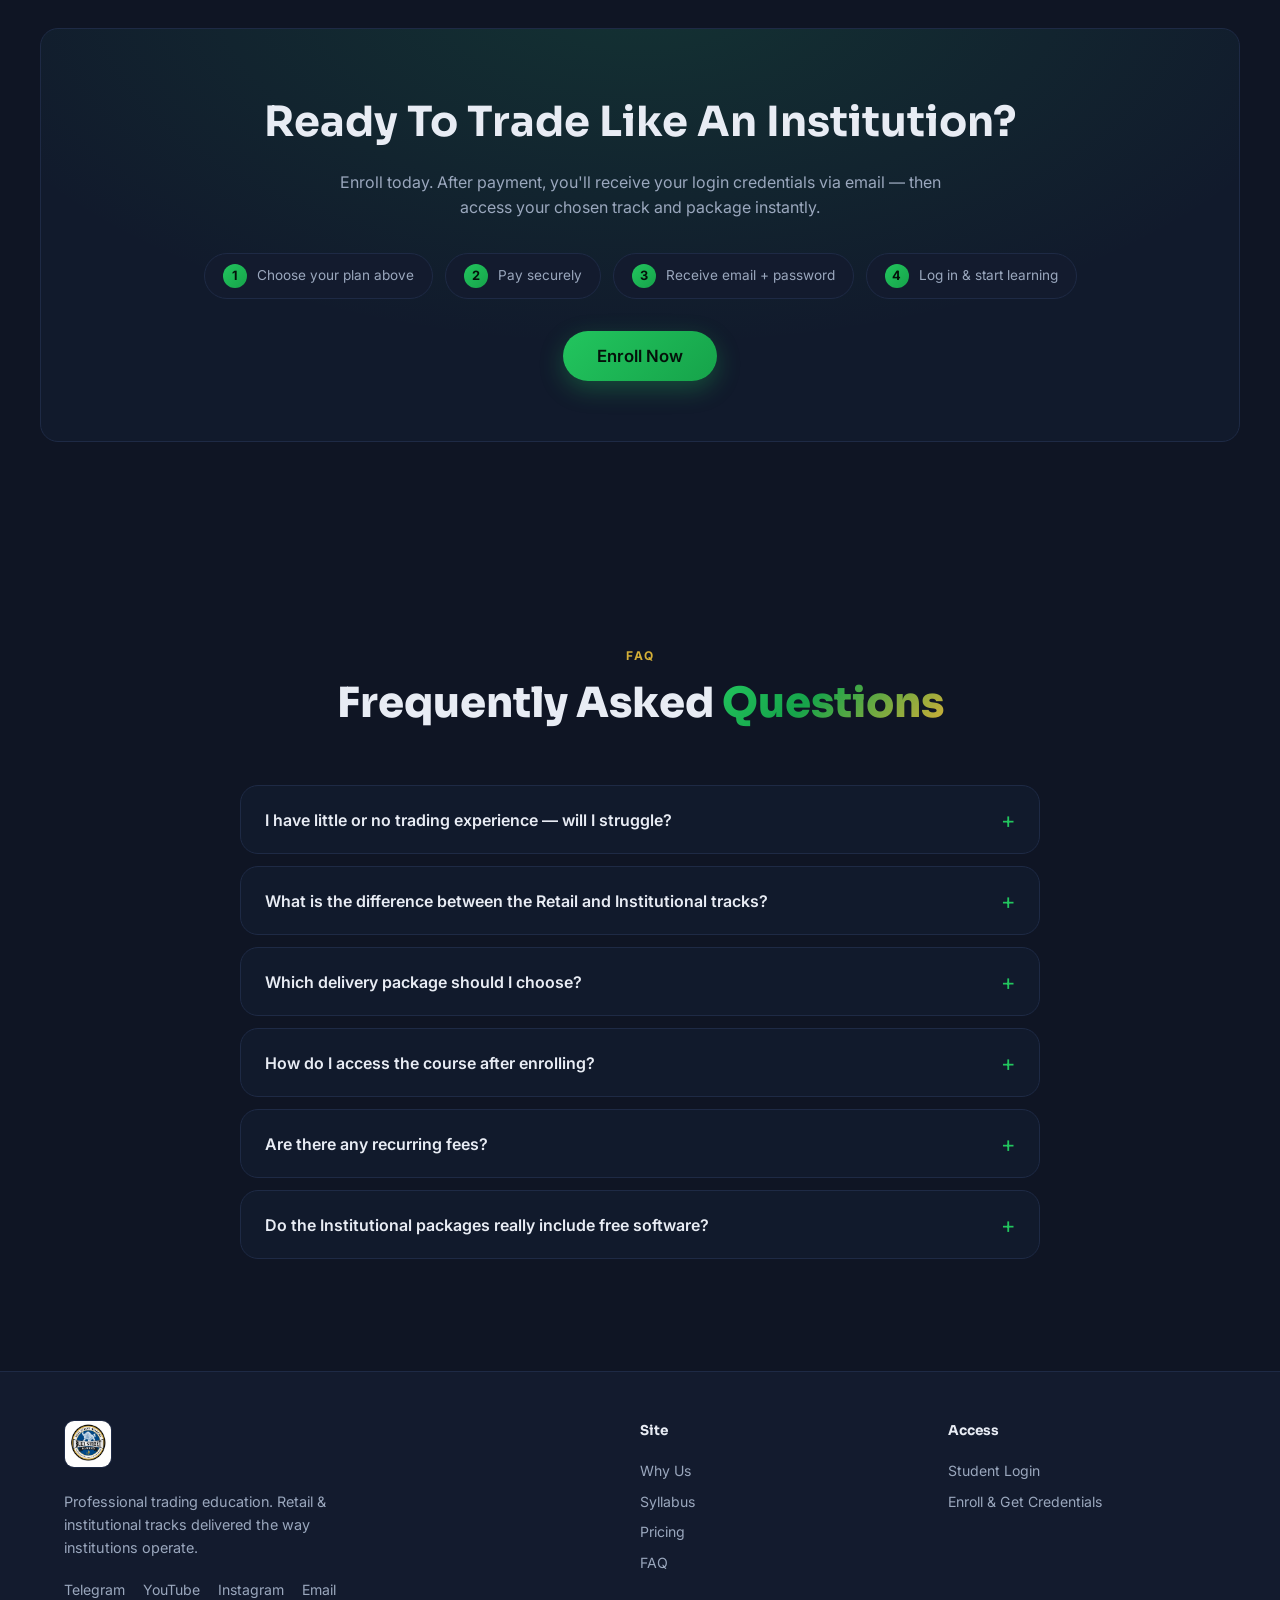
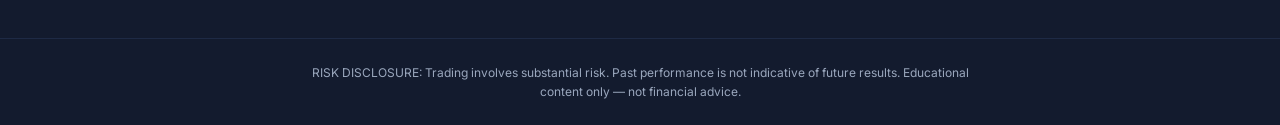
==== commit 88bbdff3: "Remove self-registration; login is the only door + pad test user - Drop all Create Account links; ap" ====
--- a/index.html
+++ b/index.html
@@ -40,7 +40,6 @@
       <a href="#pricing">Pricing</a>
       <a href="#faq">FAQ</a>
       <a href="app/login.html" class="btn btn-primary">Student Login</a>
-      <a href="app/signup.html" class="btn btn-primary">Create Account</a>
     </div>
   </header>
 
@@ -608,8 +607,7 @@
       <div class="footer-links">
         <h5>Access</h5>
         <a href="app/login.html" class="footer-login">Student Login</a>
-        <a href="app/signup.html">Create Account</a>
-        <a href="#join">Enroll</a>
+        <a href="#pricing">Enroll &amp; Get Credentials</a>
       </div>
     </div>
     <div class="footer-bottom">
